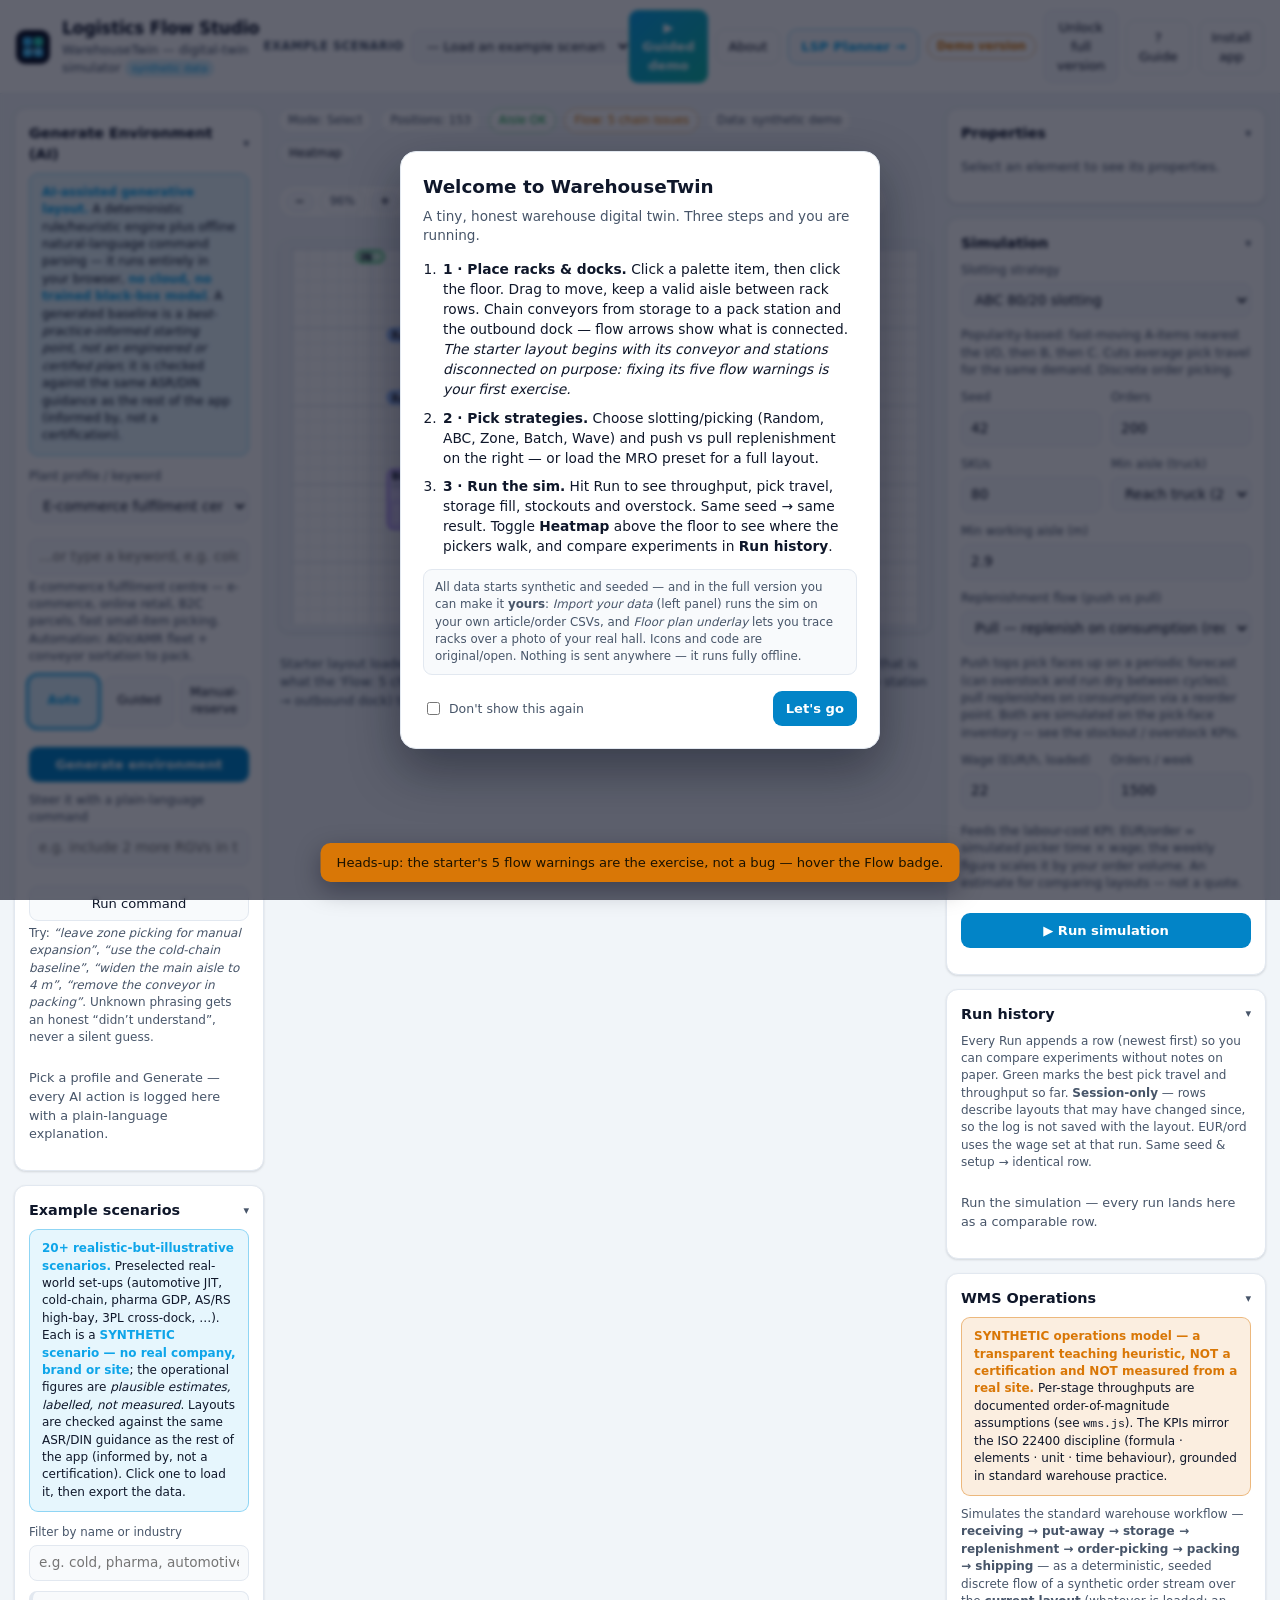
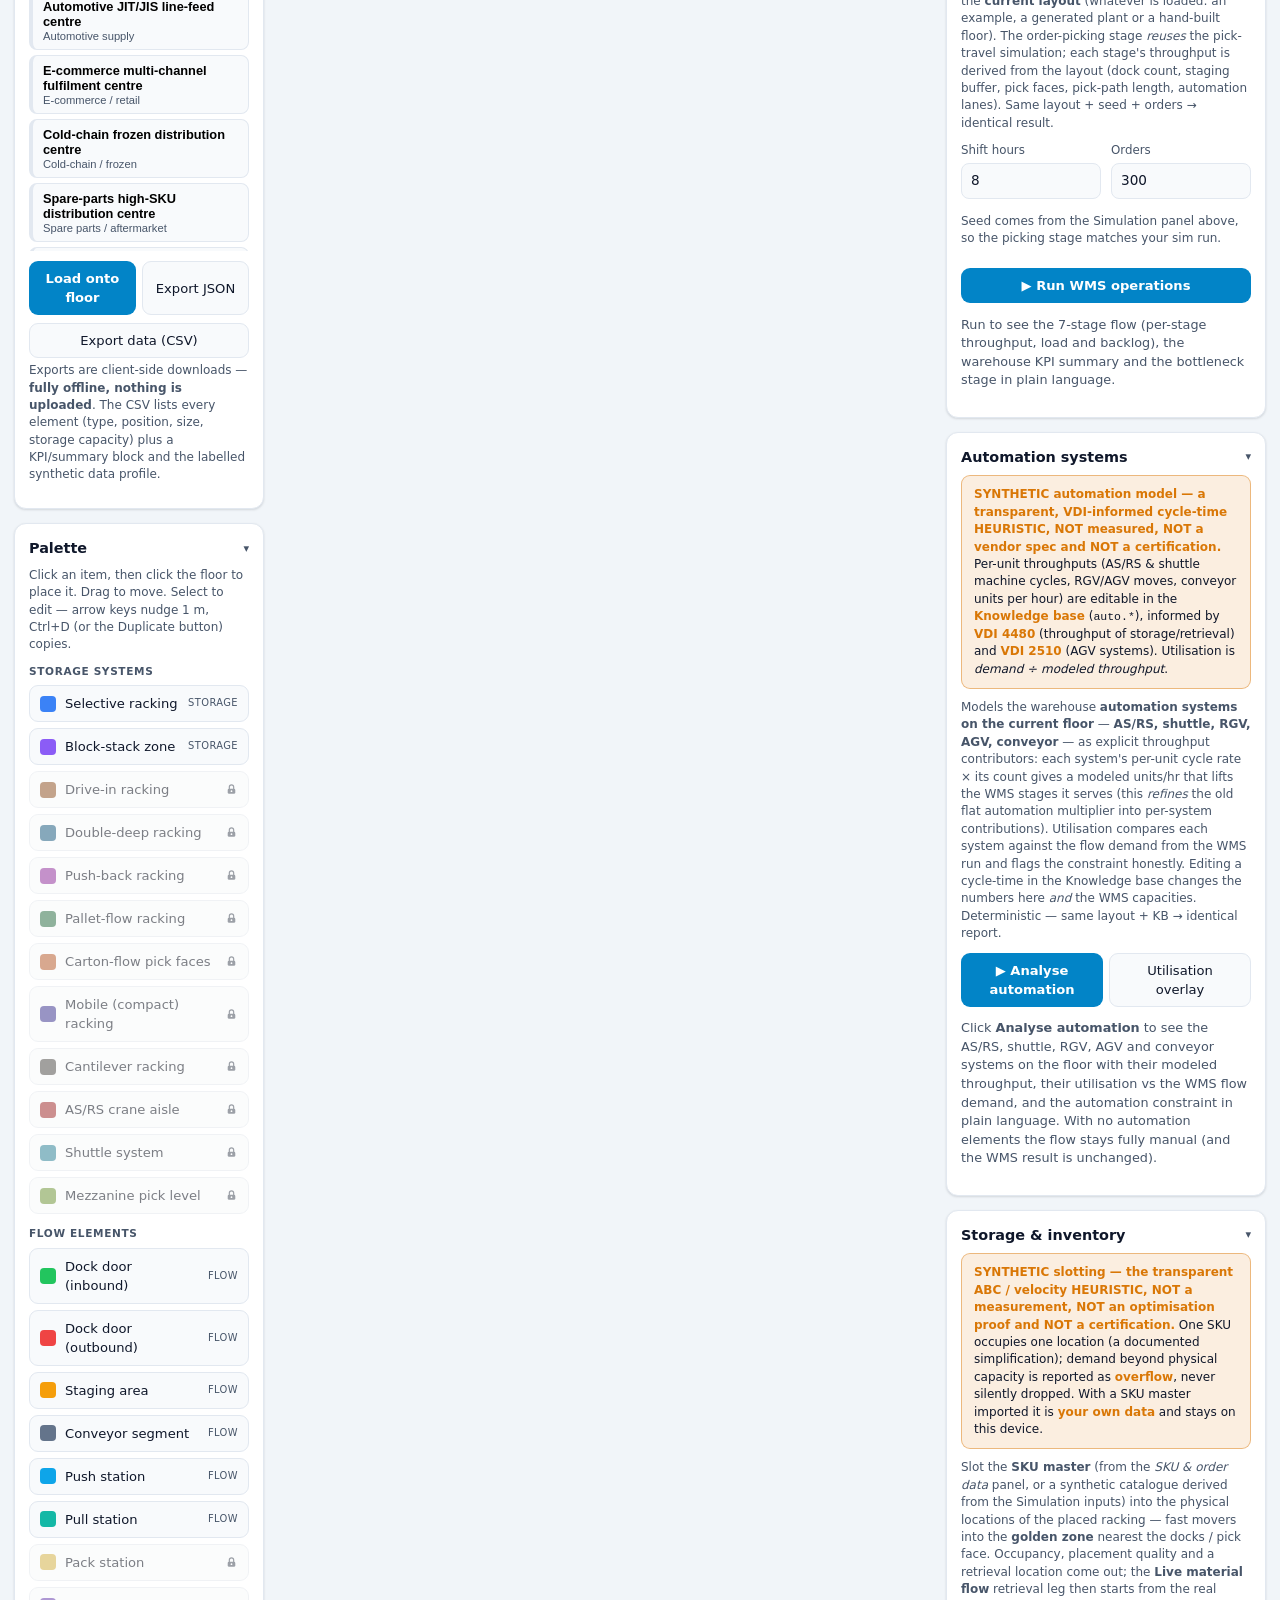
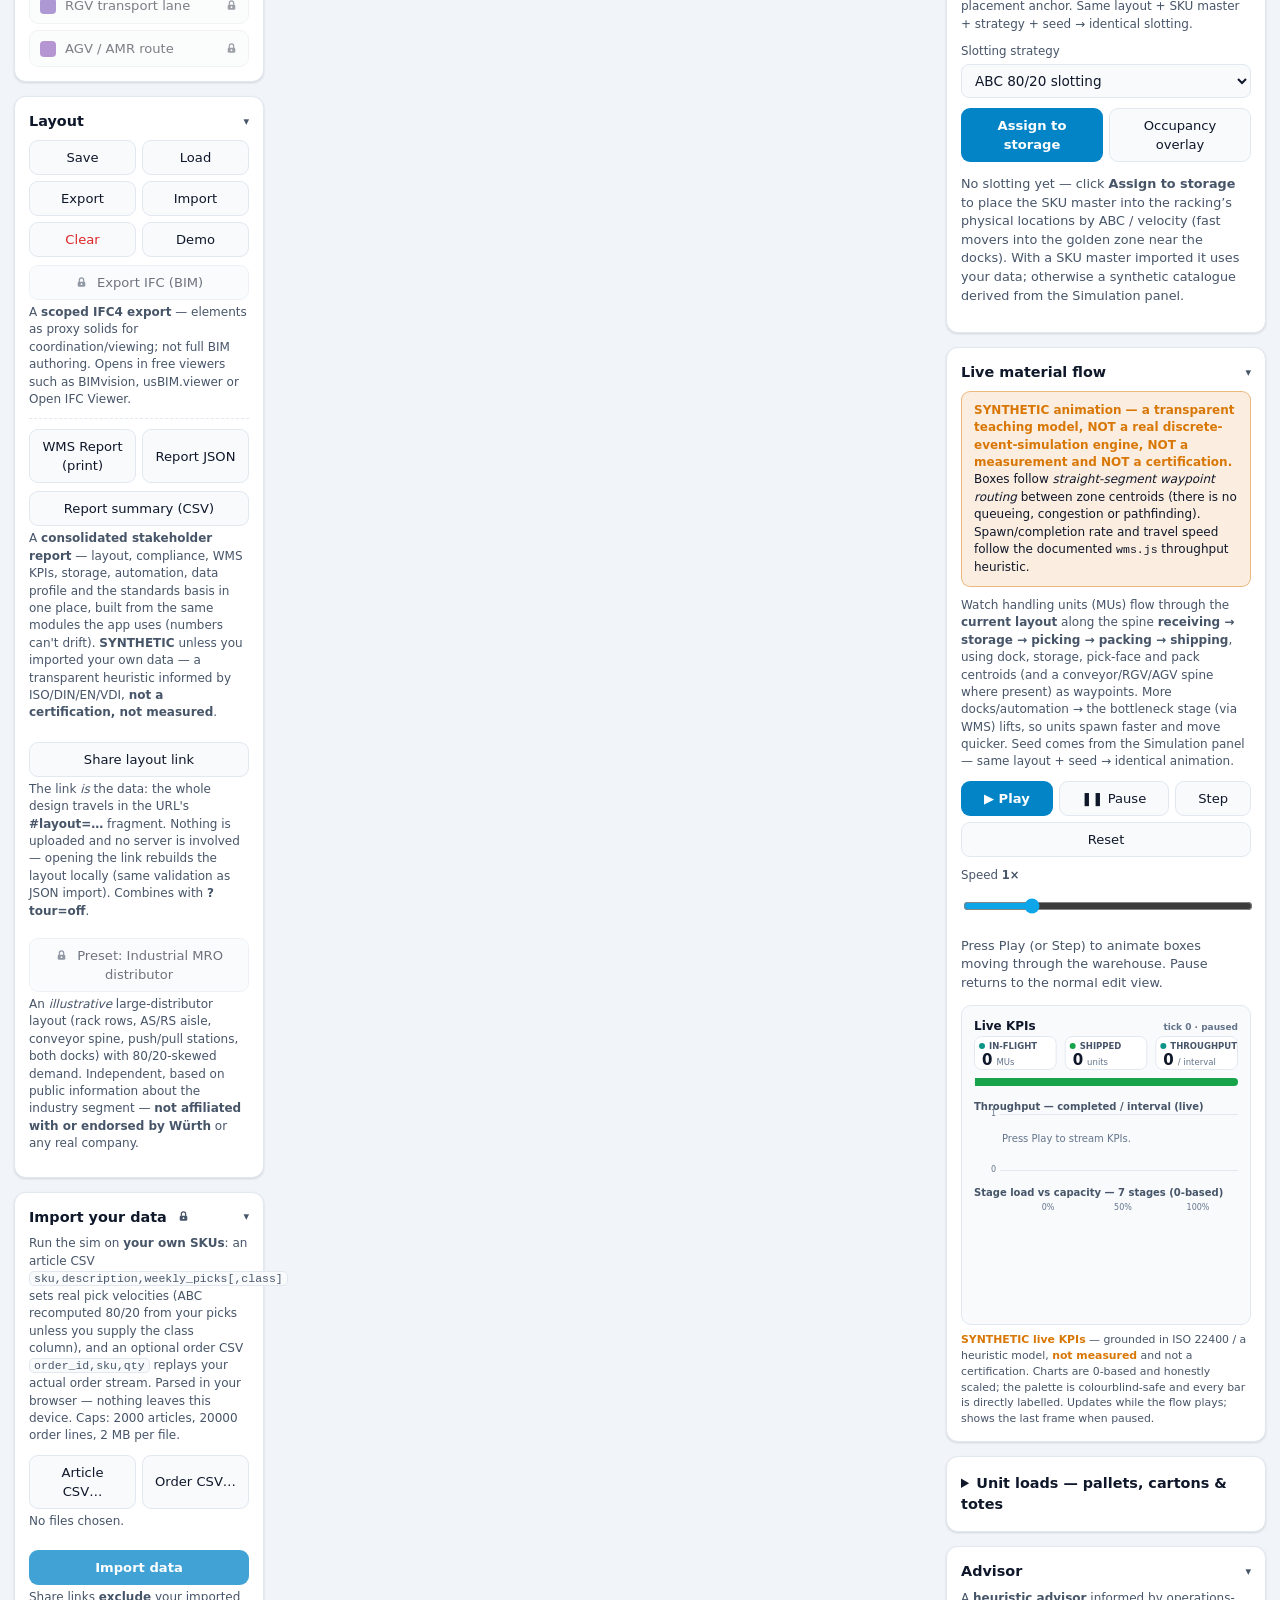
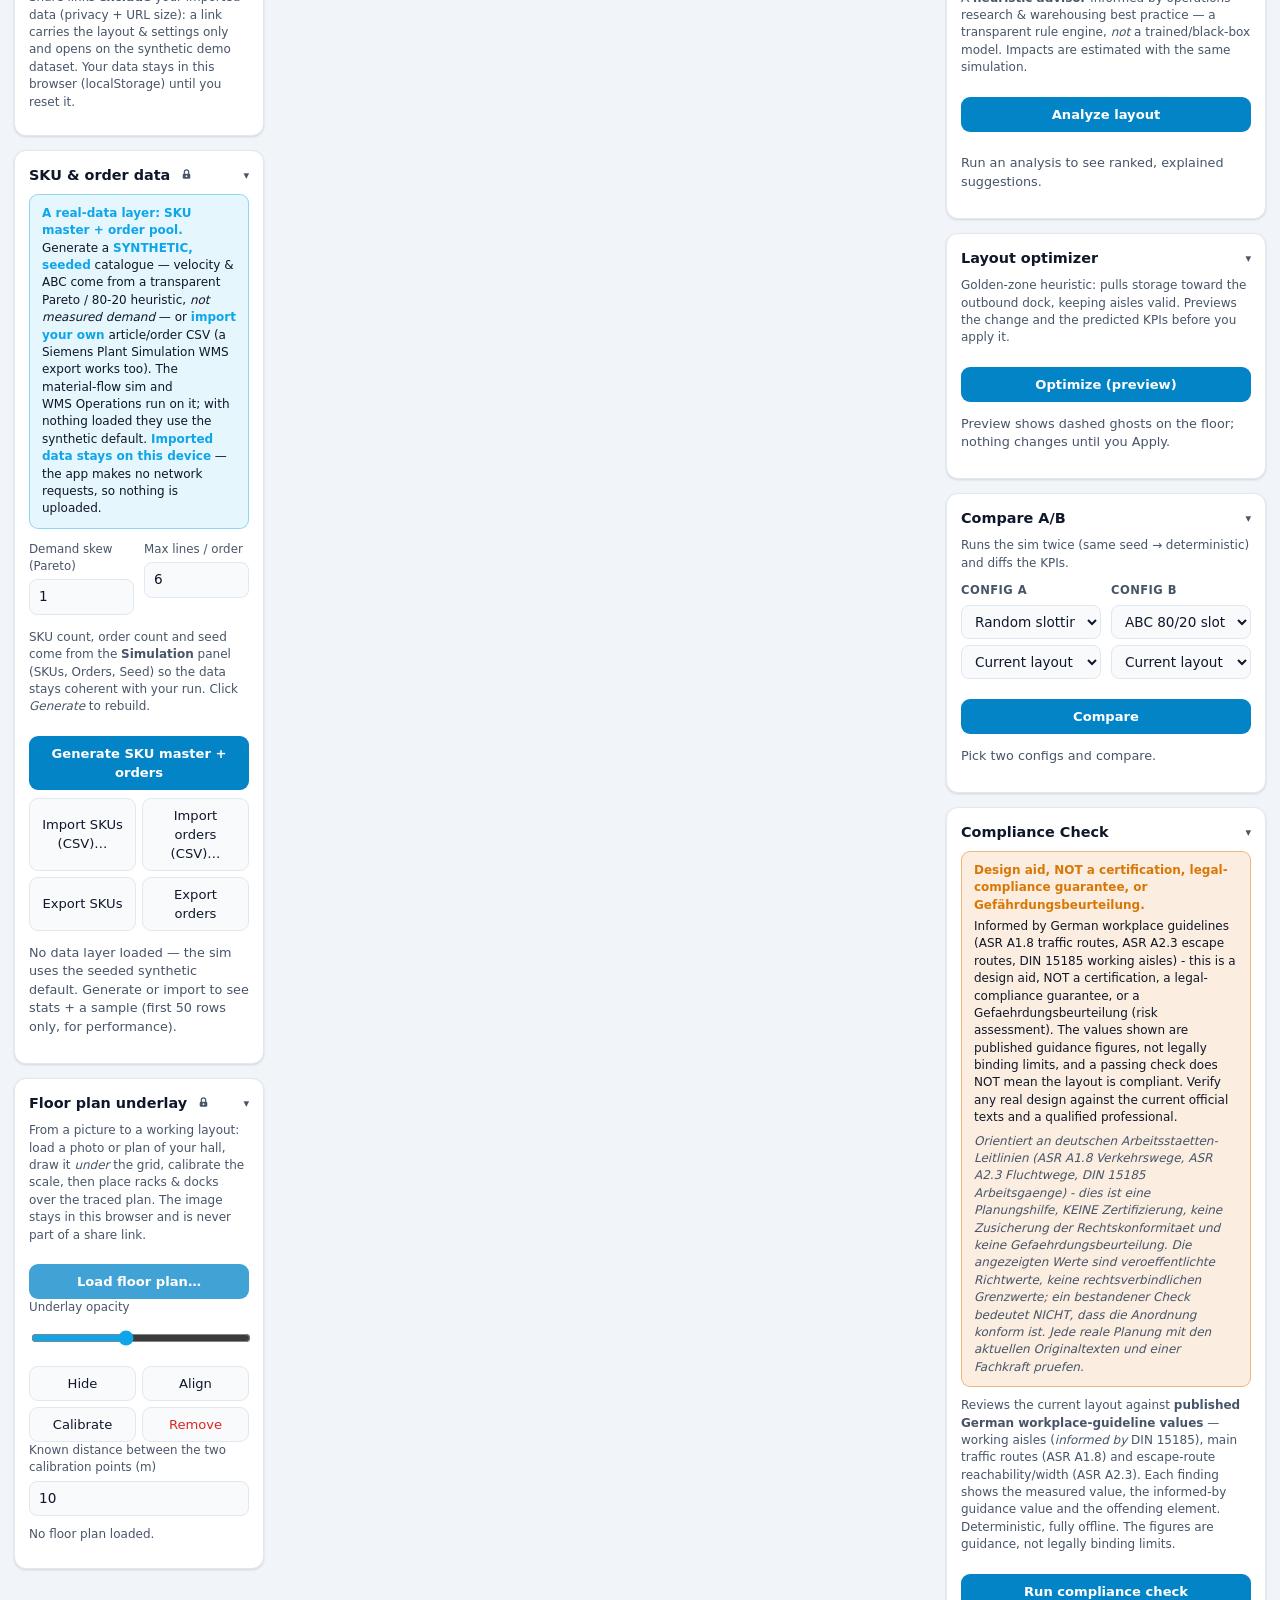
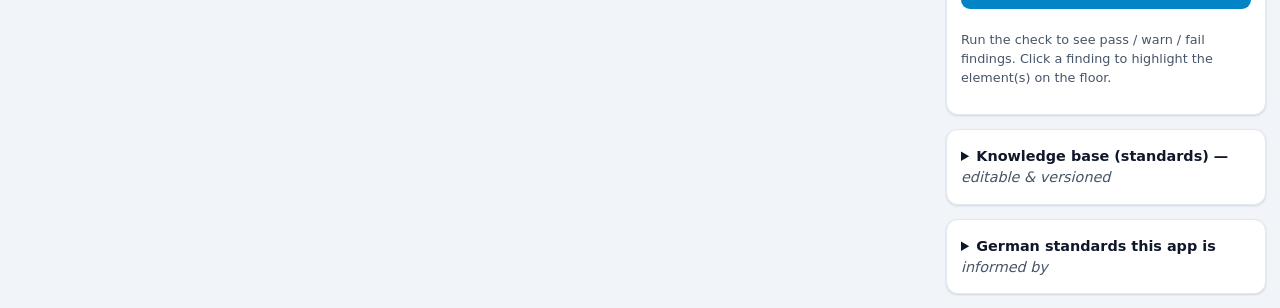
==== index.html @ 65ec73cd "v1.0: collapsible side-panel cards + verify_ui harness Make every side-panel card whose header is an" ====
<!DOCTYPE html>
<html lang="en">
<head>
  <meta charset="utf-8" />
  <meta name="viewport" content="width=device-width, initial-scale=1, viewport-fit=cover" />
  <title>Logistics Flow Studio — WarehouseTwin</title>
  <meta name="description" content="A game-like, intuitive warehouse digital-twin simulator. Offline, installable PWA. Synthetic data, original assets." />
  <meta name="theme-color" content="#0f172a" media="(prefers-color-scheme: dark)" />
  <meta name="theme-color" content="#f1f5f9" media="(prefers-color-scheme: light)" />
  <link rel="manifest" href="manifest.webmanifest" />
  <link rel="icon" type="image/svg+xml" href="icons/icon.svg" />
  <link rel="icon" type="image/png" sizes="32x32" href="icons/favicon-32.png" />
  <link rel="apple-touch-icon" href="icons/icon-192.png" />
  <link rel="stylesheet" href="styles.css" />
</head>
<body>
  <!-- ================= HEADER ================= -->
  <header class="topbar">
    <div class="brand">
      <!-- Inline, original SVG mark (matches icons/icon.svg) -->
      <svg class="brand-mark" viewBox="0 0 512 512" width="34" height="34" aria-hidden="true">
        <rect x="0" y="0" width="512" height="512" rx="92" fill="#0f172a"/>
        <rect x="104" y="104" width="140" height="140" rx="26" fill="#38bdf8"/>
        <rect x="268" y="104" width="140" height="140" rx="26" fill="#2dd4bf"/>
        <rect x="104" y="268" width="140" height="140" rx="26" fill="#38bdf8"/>
        <rect x="268" y="268" width="140" height="140" rx="26" fill="#38bdf8"/>
        <path d="M150 338 C 210 300, 300 300, 356 340" fill="none" stroke="#f8fafc" stroke-width="16" stroke-linecap="round" opacity="0.85"/>
        <path d="M356 340 l -30 -6 m 30 6 l -8 -30" fill="none" stroke="#f8fafc" stroke-width="16" stroke-linecap="round" stroke-linejoin="round" opacity="0.85"/>
      </svg>
      <div class="brand-text">
        <h1>Logistics Flow Studio</h1>
        <p>WarehouseTwin — digital-twin simulator <span class="tag">synthetic data</span></p>
      </div>
    </div>
    <!-- Top quick-pick: load any of the 22 SYNTHETIC example scenarios onto
         the floor straight from the header. Populated from
         WT.examples.library at init (app.js buildExampleQuickPick) so it
         stays in sync; loading reuses the same path as the side-panel
         "Load onto floor" button (selectExample + loadExample). -->
    <div class="topbar-examples">
      <label for="exampleQuickPick" class="topbar-examples-label">Example scenario</label>
      <select id="exampleQuickPick" class="topbar-select"
              title="Load one of the built-in synthetic example scenarios onto the floor (populated from the Example scenarios library; no real company/brand)">
        <option value="" selected>— Load an example scenario —</option>
      </select>
    </div>
    <div class="topbar-actions">
      <!-- P8: one-click guided demo — runs the whole stack end-to-end by
           calling the SAME functions the manual controls call (load a
           synthetic scenario → run WMS ops → play the flow → surface the
           live KPIs → offer the report). Interruptible; see app.js. -->
      <button id="guidedDemoBtn" class="btn accent" type="button" title="Run a one-click guided tour of the whole app end-to-end on a synthetic example scenario (interruptible)">▶ Guided demo</button>
      <!-- P8: concise, honest "About / why this" panel -->
      <button id="aboutBtn" class="btn ghost" type="button" title="What WarehouseTwin is, what it does, and how it stays honest (offline, synthetic-unless-imported, not a certification)">About</button>
      <!-- P5: the network-level companion app (lsp/) -->
      <a class="btn app-link" href="lsp/index.html" title="Open LSP Planner — the logistics-network planning game (levels, scoring, A/B compare)">LSP Planner &rarr;</a>
      <!-- P4 tier gate: an honest showcase switch (tiers.js), NOT DRM.
           A real deployment would verify a license/purchase instead. -->
      <span id="tierBadge" class="badge tier-badge">Demo version</span>
      <button id="tierBtn" class="btn" type="button" title="Showcase switch — a real deployment would run a license/purchase check here">Unlock full version</button>
      <button id="helpBtn" class="btn ghost" type="button" title="Show the quick guide">? Guide</button>
      <button id="installBtn" class="btn primary" type="button" hidden title="Install as an offline app">Install app</button>
    </div>
  </header>

  <!-- ================= MAIN LAYOUT ================= -->
  <main class="layout">
    <!-- LEFT: palette + layout actions -->
    <aside class="col left">
      <!-- AI Environment Generator: build a whole valid layout from a plant
           profile, then steer it with plain-language commands. Honest by
           design - a deterministic rule/heuristic engine + offline NL
           parsing, no cloud and no trained model (see the header note and
           generate.js / nlcommands.js). -->
      <section class="card" id="genCard">
        <h2 class="card-title">Generate Environment (AI)</h2>
        <div id="genHonesty" class="gen-honesty">
          <strong>AI-assisted generative layout.</strong> A deterministic rule/heuristic engine plus offline
          natural-language command parsing — it runs entirely in your browser, <strong>no cloud, no trained
          black-box model</strong>. A generated baseline is a <em>best-practice-informed starting point, not an
          engineered or certified plan</em>; it is checked against the same ASR/DIN guidance as the rest of the app
          (informed by, not a certification).
        </div>
        <div class="field">
          <label for="genProfileSelect">Plant profile / keyword</label>
          <select id="genProfileSelect"></select>
        </div>
        <input id="genKeywordInput" class="gen-keyword" type="text"
               placeholder="…or type a keyword, e.g. cold chain, automotive, spare parts, e-commerce" />
        <p class="hint" id="genProfileDesc"></p>
        <div class="gen-modes" role="group" aria-label="Generation mode">
          <button id="genModeAuto" class="btn gen-mode active" type="button" aria-pressed="true"
                  title="AI builds the whole environment">Auto</button>
          <button id="genModeGuided" class="btn gen-mode" type="button" aria-pressed="false"
                  title="Build a baseline, then refine it with typed commands">Guided</button>
          <button id="genModeReserve" class="btn gen-mode" type="button" aria-pressed="false"
                  title="Build, but leave the picking sector empty and reserved for you to expand">Manual-reserve</button>
        </div>
        <button id="genBtn" class="btn primary wide" type="button">Generate environment</button>
        <div class="field" style="margin-top:10px">
          <label for="genCmdInput">Steer it with a plain-language command</label>
          <input id="genCmdInput" type="text"
                 placeholder="e.g. include 2 more RGVs in the picking sector" />
        </div>
        <button id="genCmdBtn" class="btn wide" type="button">Run command</button>
        <p class="hint">Try: <em>“leave zone picking for manual expansion”</em>, <em>“use the cold-chain baseline”</em>,
          <em>“widen the main aisle to 4 m”</em>, <em>“remove the conveyor in packing”</em>. Unknown phrasing gets an
          honest “didn’t understand”, never a silent guess.</p>
        <div id="genLog" class="gen-log"><p class="empty">Pick a profile and Generate — every AI action is logged here with a plain-language explanation.</p></div>
      </section>

      <!-- Example scenarios: 20+ preselected, realistic-but-illustrative
           set-ups spanning real industries. Click one to load it onto the
           floor; export it as JSON + CSV. Honest by design — every
           scenario is SYNTHETIC (no real company/brand) and its data is a
           labelled plausible estimate, not measured (see examples.js). -->
      <section class="card" id="examplesCard">
        <h2 class="card-title">Example scenarios</h2>
        <div class="gen-honesty">
          <strong>20+ realistic-but-illustrative scenarios.</strong> Preselected real-world set-ups
          (automotive JIT, cold-chain, pharma GDP, AS/RS high-bay, 3PL cross-dock, …). Each is a
          <strong>SYNTHETIC scenario — no real company, brand or site</strong>; the operational figures are
          <em>plausible estimates, labelled, not measured</em>. Layouts are checked against the same ASR/DIN
          guidance as the rest of the app (informed by, not a certification). Click one to load it, then export the data.
        </div>
        <div class="field">
          <label for="exampleSearch">Filter by name or industry</label>
          <input id="exampleSearch" type="text" placeholder="e.g. cold, pharma, automotive, e-commerce" />
        </div>
        <div id="exampleList" class="example-list" role="listbox" aria-label="Example scenarios"></div>
        <div id="exampleDetail" class="example-detail" hidden></div>
        <div class="btn-grid" style="margin-top:10px">
          <button id="exampleLoadBtn" class="btn primary" type="button" disabled title="Load the selected example onto the floor">Load onto floor</button>
          <button id="exampleExportJsonBtn" class="btn" type="button" disabled title="Download the selected example as a wt-1 layout JSON (offline, nothing uploaded)">Export JSON</button>
        </div>
        <button id="exampleExportCsvBtn" class="btn wide" type="button" style="margin-top:8px" disabled title="Download the selected example as an Excel-openable CSV (elements + KPIs + the synthetic data profile)">Export data (CSV)</button>
        <p class="hint">Exports are client-side downloads — <strong>fully offline, nothing is uploaded</strong>. The CSV lists every element (type, position, size, storage capacity) plus a KPI/summary block and the labelled synthetic data profile.</p>
      </section>

      <section class="card">
        <h2 class="card-title">Palette</h2>
        <p class="hint">Click an item, then click the floor to place it. Drag to move. Select to edit — arrow keys nudge 1 m, Ctrl+D (or the Duplicate button) copies.</p>
        <div id="palette" class="palette"><!-- filled by app.js --></div>
      </section>

      <section class="card">
        <h2 class="card-title">Layout</h2>
        <div class="btn-grid">
          <button id="saveBtn" class="btn" type="button" title="Save to this browser">Save</button>
          <button id="loadBtn" class="btn" type="button" title="Load the saved layout">Load</button>
          <button id="exportBtn" class="btn" type="button" title="Download the layout as JSON">Export</button>
          <button id="importBtn" class="btn" type="button" title="Load a layout from a JSON file">Import</button>
          <button id="clearBtn" class="btn danger" type="button" title="Remove all elements">Clear</button>
          <button id="demoBtn" class="btn" type="button" title="Load the starter demo layout">Demo</button>
        </div>
        <!-- W4: IFC export bridge (full tier; the demo shows the padlock).
             Generated locally by ifc.js - no library, no network. -->
        <button id="ifcBtn" class="btn wide" type="button" style="margin-top:8px" title="Download this layout as an IFC4 (STEP) file — the BIM exchange format every German planning office reads. Generated locally, nothing is uploaded.">Export IFC (BIM)</button>
        <p class="hint">A <strong>scoped IFC4 export</strong> — elements as proxy solids for coordination/viewing; not full BIM authoring. Opens in free viewers such as BIMvision, usBIM.viewer or Open&nbsp;IFC&nbsp;Viewer.</p>
        <!-- P7: consolidated WMS Report — one printable/exportable summary that
             AGGREGATES every layer (layout, compliance, WMS ops, storage,
             automation, data profile, standards basis). Built locally by
             report.js; cross-consistent with the source modules. -->
        <div class="report-group" style="margin-top:10px">
          <div class="btn-grid">
            <button id="reportOpenBtn" class="btn" type="button" title="Build a consolidated WMS Report for the current model and open a self-contained, printable page — use your browser's Print → Save as PDF. Offline, nothing is uploaded.">WMS Report (print)</button>
            <button id="reportJsonBtn" class="btn" type="button" title="Download the full consolidated report as deterministic JSON for archiving / round-trip. Offline, nothing is uploaded.">Report JSON</button>
          </div>
          <button id="reportCsvBtn" class="btn wide" type="button" style="margin-top:8px" title="Download a flat metric/value CSV roll-up of the report's section KPIs (Excel-openable). Offline, nothing is uploaded.">Report summary (CSV)</button>
          <p class="hint">A <strong>consolidated stakeholder report</strong> — layout, compliance, WMS KPIs, storage, automation, data profile and the standards basis in one place, built from the same modules the app uses (numbers can't drift). <strong>SYNTHETIC</strong> unless you imported your own data — a transparent heuristic informed by ISO/DIN/EN/VDI, <strong>not a certification, not measured</strong>.</p>
        </div>
        <button id="shareBtn" class="btn wide" type="button" title="Copy a link that carries this whole layout inside its #layout= URL fragment — offline, nothing is uploaded, no server involved">Share layout link</button>
        <p class="hint">The link <em>is</em> the data: the whole design travels in the URL's <strong>#layout=…</strong> fragment. Nothing is uploaded and no server is involved — opening the link rebuilds the layout locally (same validation as JSON import). Combines with <strong>?tour=off</strong>.</p>
        <button id="presetBtn" class="btn wide" type="button" style="margin-top:8px">Preset: Industrial MRO distributor</button>
        <p class="hint">An <em>illustrative</em> large-distributor layout (rack rows, AS/RS aisle, conveyor spine, push/pull stations, both docks) with 80/20-skewed demand. Independent, based on public information about the industry segment — <strong>not affiliated with or endorsed by Würth</strong> or any real company.</p>
        <input id="importInput" type="file" accept="application/json,.json" hidden />
      </section>

      <!-- W3: bring your own data (CSV import). Full-tier feature: the
           demo shows it locked with the padlock + unlock hint (never
           hidden). Parsing runs in the browser via FileReader - the
           app makes zero network requests, so nothing CAN be uploaded. -->
      <section class="card" id="dataCard">
        <h2 class="card-title">Import your data <span id="dataLock"></span></h2>
        <p class="hint">Run the sim on <strong>your own SKUs</strong>: an article CSV
          <code>sku,description,weekly_picks[,class]</code> sets real pick velocities
          (ABC recomputed 80/20 from your picks unless you supply the class column), and an optional
          order CSV <code>order_id,sku,qty</code> replays your actual order stream.
          Parsed in your browser — nothing leaves this device. Caps: 2000 articles, 20000 order lines, 2&nbsp;MB per file.</p>
        <div class="btn-grid">
          <button id="artCsvBtn" class="btn" type="button" title="Pick the article CSV (sku,description,weekly_picks[,class])">Article CSV…</button>
          <button id="ordCsvBtn" class="btn" type="button" title="Optional: pick the order CSV (order_id,sku,qty)">Order CSV…</button>
        </div>
        <p class="hint" id="dataFiles">No files chosen.</p>
        <button id="dataImportBtn" class="btn primary wide" type="button">Import data</button>
        <button id="dataResetBtn" class="btn wide" type="button" hidden>Reset to demo data</button>
        <div id="dataErrOut" class="data-errors" hidden></div>
        <p class="hint">Share links <strong>exclude</strong> your imported data (privacy + URL size): a link
          carries the layout &amp; settings only and opens on the synthetic demo dataset. Your data stays in
          this browser (localStorage) until you reset it.</p>
        <input id="artCsvInput" type="file" accept=".csv,text/csv" hidden />
        <input id="ordCsvInput" type="file" accept=".csv,text/csv" hidden />
      </section>

      <!-- Real-data layer (direction A): a first-class SKU MASTER + ORDER
           POOL that the material-flow sim and the WMS ops layer consume.
           Generate a seeded SYNTHETIC catalogue, or import your own / a
           Siemens-exported CSV, and export both. Generated data is
           synthetic + labelled; imported data is yours and stays on this
           device. Pure model in wmsdata.js (WT.wmsdata); with nothing
           loaded the sim uses the synthetic default, exactly as before. -->
      <section class="card" id="wmsDataCard">
        <h2 class="card-title">SKU &amp; order data <span id="wmsDataLock"></span></h2>
        <div class="gen-honesty">
          <strong>A real-data layer: SKU master + order pool.</strong> Generate a
          <strong>SYNTHETIC, seeded</strong> catalogue — velocity &amp; ABC come from a transparent
          Pareto&nbsp;/&nbsp;80-20 heuristic, <em>not measured demand</em> — or <strong>import your own</strong>
          article/order CSV (a Siemens Plant Simulation WMS export works too). The material-flow sim and
          WMS&nbsp;Operations run on it; with nothing loaded they use the synthetic default. <strong>Imported
          data stays on this device</strong> — the app makes no network requests, so nothing is uploaded.
        </div>
        <div class="field-row">
          <div class="field">
            <label for="wmsDataSkew">Demand skew (Pareto)</label>
            <input id="wmsDataSkew" type="number" value="1.0" min="0.4" max="2" step="0.1"
                   title="Zipf exponent for the velocity curve. Higher = a sharper 80/20 (A-class carries even more of the demand)." />
          </div>
          <div class="field">
            <label for="wmsDataMaxLines">Max lines / order</label>
            <input id="wmsDataMaxLines" type="number" value="6" min="1" max="32" step="1"
                   title="Each generated order has 1..this many lines (SKUs picked weighted by velocity, mirroring Siemens generateOrders)." />
          </div>
        </div>
        <p class="hint">SKU count, order count and seed come from the <strong>Simulation</strong> panel (SKUs,
          Orders, Seed) so the data stays coherent with your run. Click <em>Generate</em> to rebuild.</p>
        <button id="wmsDataGenBtn" class="btn primary wide" type="button"
                title="Build a seeded synthetic SKU master + order pool from the current SKUs / Orders / Seed / skew">Generate SKU master + orders</button>
        <div class="btn-grid" style="margin-top:8px">
          <button id="wmsImportSkuBtn" class="btn" type="button"
                  title="Import a SKU master CSV (sku,description,abc_class,velocity,weight_kg,storage_type — tolerant of aliases like article / frequency). Full version.">Import SKUs (CSV)…</button>
          <button id="wmsImportOrdBtn" class="btn" type="button"
                  title="Import an order CSV (order_id,sku,qty). Every SKU must exist in the loaded master. Full version.">Import orders (CSV)…</button>
        </div>
        <div class="btn-grid" style="margin-top:6px">
          <button id="wmsExportSkuBtn" class="btn" type="button" title="Download the loaded SKU master as an Excel-openable CSV (offline, nothing uploaded)">Export SKUs</button>
          <button id="wmsExportOrdBtn" class="btn" type="button" title="Download the loaded order pool as an Excel-openable CSV (offline, nothing uploaded)">Export orders</button>
        </div>
        <button id="wmsDataResetBtn" class="btn wide" type="button" style="margin-top:6px" hidden>Reset to synthetic demo</button>
        <div id="wmsDataErr" class="data-errors" hidden></div>
        <div id="wmsDataStats" class="wmsdata-stats"><p class="empty">No data layer loaded — the sim uses the seeded synthetic default. Generate or import to see stats + a sample (first 50 rows only, for performance).</p></div>
        <input id="wmsSkuCsvInput" type="file" accept=".csv,text/csv" hidden />
        <input id="wmsOrdCsvInput" type="file" accept=".csv,text/csv" hidden />
      </section>

      <!-- W3: floor-plan image underlay - trace a real hall. Full-tier
           feature, locked-but-visible in the demo. The image becomes a
           local dataURL via FileReader (offline, no canvas taint). -->
      <section class="card" id="underlayCard">
        <h2 class="card-title">Floor plan underlay <span id="underlayLock"></span></h2>
        <p class="hint">From a picture to a working layout: load a photo or plan of your hall, draw it
          <em>under</em> the grid, calibrate the scale, then place racks &amp; docks over the traced plan.
          The image stays in this browser and is never part of a share link.</p>
        <button id="underlayLoadBtn" class="btn primary wide" type="button">Load floor plan…</button>
        <div class="field">
          <label for="underlayOpacity">Underlay opacity</label>
          <input id="underlayOpacity" type="range" min="5" max="100" value="45" />
        </div>
        <div class="btn-grid">
          <button id="underlayToggleBtn" class="btn" type="button" aria-pressed="true" title="Show or hide the underlay without removing it">Hide</button>
          <button id="underlayMoveBtn" class="btn" type="button" aria-pressed="false" title="While active, dragging the canvas moves the image instead of elements">Align</button>
          <button id="underlayCalibBtn" class="btn" type="button" title="Click two points on the image that are a known real distance apart, then the distance below is applied">Calibrate</button>
          <button id="underlayRemoveBtn" class="btn danger" type="button">Remove</button>
        </div>
        <div class="field">
          <label for="underlayDist">Known distance between the two calibration points (m)</label>
          <input id="underlayDist" type="number" value="10" min="0.1" step="0.1" />
        </div>
        <p class="hint" id="underlayHint">No floor plan loaded.</p>
        <input id="underlayInput" type="file" accept="image/*" hidden />
      </section>
    </aside>

    <!-- CENTER: canvas -->
    <section class="col center">
      <div class="canvas-toolbar">
        <span id="modeBadge" class="badge">Mode: Select</span>
        <span id="capBadge" class="badge muted">Positions: 0</span>
        <span id="aisleBadge" class="badge ok">Aisle OK</span>
        <span id="chainBadge" class="badge muted">Flow: manual</span>
        <span id="dataBadge" class="badge muted" title="Which dataset the simulation runs on: the seeded synthetic demo catalogue, or your own imported CSVs (Import your data, left panel)">Data: synthetic demo</span>
        <button id="heatBtn" class="btn small" type="button" aria-pressed="false" title="Shade the floor by metres walked in the last run's pick tours. Goods-to-person picks (AS/RS, shuttle) add no walking, so they leave no trace.">Heatmap</button>
      </div>
      <div class="canvas-toolbar view-toolbar">
        <div class="zoom-group" role="group" aria-label="Zoom and pan the warehouse view">
          <button id="zoomOutBtn" class="btn small icon" type="button" title="Zoom out (- key, or mouse wheel)" aria-label="Zoom out">&minus;</button>
          <span id="zoomBadge" class="badge muted" title="Current zoom level">100%</span>
          <button id="zoomInBtn" class="btn small icon" type="button" title="Zoom in (+ key, or mouse wheel)" aria-label="Zoom in">+</button>
          <button id="zoomFitBtn" class="btn small" type="button" title="Fit the whole warehouse to the view (0 key)">Fit</button>
          <button id="zoom100Btn" class="btn small" type="button" title="Reset to 100% (1:1)">100%</button>
          <button id="panBtn" class="btn small" type="button" aria-pressed="false" title="Pan / hand mode: drag to move the view. Also works with middle-mouse drag, or hold Space and drag. Arrow keys pan when nothing is selected.">Pan</button>
          <button id="isoBtn" class="btn small" type="button" aria-pressed="false" title="2.5D isometric view: an ILLUSTRATIVE 'plant-sim' style presentation where every element is drawn with height as an extruded iso block. Presentation/animation only — heights are illustrative defaults, editing is disabled. Composes with zoom, pan and Fit. Switch back for the accurate, editable top-down view.">2.5D view</button>
        </div>
        <div class="floor-group" role="group" aria-label="Warehouse size in metres">
          <label for="floorWInput">Floor</label>
          <input id="floorWInput" class="floor-num" type="number" min="8" max="120" step="1" value="40" title="Warehouse width in metres (max 120)" aria-label="Warehouse width in metres" />
          <span class="floor-x" aria-hidden="true">&times;</span>
          <input id="floorHInput" class="floor-num" type="number" min="8" max="80" step="1" value="24" title="Warehouse depth in metres (max 80)" aria-label="Warehouse depth in metres" />
          <span class="floor-unit">m</span>
          <button id="floorApplyBtn" class="btn small" type="button" title="Resize the warehouse (up to 120 x 80 m). Existing elements are kept in bounds; anything that no longer fits is removed.">Resize</button>
        </div>
      </div>
      <div class="canvas-wrap" id="canvasWrap">
        <canvas id="floor" aria-label="Warehouse floor plan editor"></canvas>
      </div>
      <p id="statusLine" class="status-line">Ready. Place racks &amp; docks, pick a strategy, then run the simulation.</p>
    </section>

    <!-- RIGHT: properties + simulation -->
    <aside class="col right">
      <section class="card" id="propCard">
        <h2 class="card-title">Properties</h2>
        <div id="propPanel" class="prop-panel">
          <p class="empty">Select an element to see its properties.</p>
        </div>
      </section>

      <section class="card">
        <h2 class="card-title">Simulation</h2>
        <div class="field">
          <label for="strategySelect">Slotting strategy</label>
          <select id="strategySelect"></select>
        </div>
        <p id="strategyDesc" class="hint"></p>
        <div class="field-row">
          <div class="field">
            <label for="seedInput">Seed</label>
            <input id="seedInput" type="number" value="42" min="0" step="1" />
          </div>
          <div class="field">
            <label for="ordersInput">Orders</label>
            <input id="ordersInput" type="number" value="200" min="1" step="10" />
          </div>
        </div>
        <div class="field-row">
          <div class="field">
            <label for="skuInput">SKUs</label>
            <input id="skuInput" type="number" value="80" min="1" step="10" />
          </div>
          <div class="field">
            <label for="aislePreset">Min aisle (truck)</label>
            <select id="aislePreset"></select>
          </div>
        </div>
        <div class="field">
          <label for="aisleInput">Min working aisle (m)</label>
          <input id="aisleInput" type="number" value="2.9" min="0.5" step="0.1" />
        </div>
        <div class="field">
          <label for="flowModeSelect">Replenishment flow (push vs pull)</label>
          <select id="flowModeSelect"></select>
        </div>
        <p class="hint">Push tops pick faces up on a periodic forecast (can overstock and run dry between cycles); pull replenishes on consumption via a reorder point. Both are simulated on the pick-face inventory — see the stockout / overstock KPIs.</p>
        <div class="field-row">
          <div class="field">
            <label for="wageInput">Wage (EUR/h, loaded)</label>
            <input id="wageInput" type="number" value="22" min="0" step="0.5" />
          </div>
          <div class="field">
            <label for="weeklyOrdersInput">Orders / week</label>
            <input id="weeklyOrdersInput" type="number" value="1500" min="1" step="50" />
          </div>
        </div>
        <p class="hint">Feeds the labour-cost KPI: EUR/order = simulated picker time × wage; the weekly figure scales it by your order volume. An estimate for comparing layouts — not a quote.</p>
        <button id="runBtn" class="btn primary wide" type="button">▶ Run simulation</button>
        <div id="kpi" class="kpi"><!-- filled after a run --></div>
      </section>

      <!-- Round 2: run history (session-only experiment log) -->
      <section class="card">
        <h2 class="card-title">Run history</h2>
        <p class="hint">Every Run appends a row (newest first) so you can compare experiments without notes on paper. Green marks the best pick travel and throughput so far. <strong>Session-only</strong> — rows describe layouts that may have changed since, so the log is not saved with the layout. EUR/ord uses the wage set at that run. Same seed &amp; setup → identical row.</p>
        <div id="histWrap" class="hist-wrap"><p class="empty">Run the simulation — every run lands here as a comparable row.</p></div>
        <button id="histClearBtn" class="btn wide" type="button" hidden>Clear history</button>
      </section>

      <!-- P2: WMS Operations — the standard warehouse workflow simulated
           as a deterministic seeded flow over the CURRENT layout. Pure
           logic lives in wms.js; the order-picking stage reuses the sim. -->
      <section class="card" id="wmsCard">
        <h2 class="card-title">WMS Operations</h2>
        <div class="wms-disclaimer">
          <strong>SYNTHETIC operations model — a transparent teaching heuristic, NOT a certification and NOT measured from a real site.</strong>
          Per-stage throughputs are documented order-of-magnitude assumptions (see <code>wms.js</code>). The KPIs mirror the ISO 22400 discipline (formula · elements · unit · time behaviour), grounded in standard warehouse practice.
        </div>
        <p class="hint">Simulates the standard warehouse workflow — <strong>receiving → put-away → storage → replenishment → order-picking → packing → shipping</strong> — as a deterministic, seeded discrete flow of a synthetic order stream over the <strong>current layout</strong> (whatever is loaded: an example, a generated plant or a hand-built floor). The order-picking stage <em>reuses</em> the pick-travel simulation; each stage's throughput is derived from the layout (dock count, staging buffer, pick faces, pick-path length, automation lanes). Same layout + seed + orders → identical result.</p>
        <div class="field-row">
          <div class="field">
            <label for="wmsHoursInput">Shift hours</label>
            <input id="wmsHoursInput" type="number" value="8" min="1" step="1" />
          </div>
          <div class="field">
            <label for="wmsOrdersInput">Orders</label>
            <input id="wmsOrdersInput" type="number" value="300" min="1" step="10" />
          </div>
        </div>
        <p class="hint">Seed comes from the Simulation panel above, so the picking stage matches your sim run.</p>
        <button id="wmsBtn" class="btn primary wide" type="button">▶ Run WMS operations</button>
        <div id="wmsOut" class="wms-out"><p class="empty">Run to see the 7-stage flow (per-stage throughput, load and backlog), the warehouse KPI summary and the bottleneck stage in plain language.</p></div>
      </section>

      <!-- P6: Automation systems — model the AS/RS, shuttle, RGV, AGV and
           conveyor systems on the floor as EXPLICIT throughput contributors
           with editable cycle-time params (KB auto.*) and utilisation vs the
           flow demand, instead of one flat multiplier. Pure model lives in
           automation.js (WT.automation); it reuses the WT.wms per-system
           throughput math (single source of truth). With no automation
           elements the WMS behaviour is byte-identical to before. -->
      <section class="card" id="autoCard">
        <h2 class="card-title">Automation systems</h2>
        <div class="wms-disclaimer">
          <strong>SYNTHETIC automation model — a transparent, VDI-informed cycle-time HEURISTIC, NOT measured, NOT a vendor spec and NOT a certification.</strong>
          Per-unit throughputs (AS/RS &amp; shuttle machine cycles, RGV/AGV moves, conveyor units per hour) are editable in the <strong>Knowledge base</strong> (<code>auto.*</code>), informed by <strong>VDI 4480</strong> (throughput of storage/retrieval) and <strong>VDI 2510</strong> (AGV systems). Utilisation is <em>demand ÷ modeled throughput</em>.
        </div>
        <p class="hint">Models the warehouse <strong>automation systems on the current floor</strong> — <strong>AS/RS, shuttle, RGV, AGV, conveyor</strong> — as explicit throughput contributors: each system's per-unit cycle rate × its count gives a modeled units/hr that lifts the WMS stages it serves (this <em>refines</em> the old flat automation multiplier into per-system contributions). Utilisation compares each system against the flow demand from the WMS run and flags the constraint honestly. Editing a cycle-time in the Knowledge base changes the numbers here <em>and</em> the WMS capacities. Deterministic — same layout + KB → identical report.</p>
        <div class="btn-grid">
          <button id="autoBtn" class="btn primary" type="button" title="Model the automation systems on the current floor against the WMS flow demand (deterministic)">▶ Analyse automation</button>
          <button id="autoOverlayBtn" class="btn" type="button" aria-pressed="false" title="Shade each automation element on the canvas by its utilisation % vs the flow demand (green &lt; 70, amber &lt; 90, red = over capacity). Drawn in the world transform — zoom/pan safe.">Utilisation overlay</button>
        </div>
        <div id="autoOut" class="wms-out"><p class="empty">Click <strong>Analyse automation</strong> to see the AS/RS, shuttle, RGV, AGV and conveyor systems on the floor with their modeled throughput, their utilisation vs the WMS flow demand, and the automation constraint in plain language. With no automation elements the flow stays fully manual (and the WMS result is unchanged).</p></div>
      </section>

      <!-- P4: Storage & inventory — connect the SKU master to PHYSICAL
           storage locations. Slot SKUs into the racking by ABC / velocity
           (fast movers into the golden zone near the docks), track
           occupancy + overflow, and expose a retrieval location the live
           material-flow leg uses. Pure model in storage.js (WT.storage);
           with nothing assigned the flow is byte-identical to before. -->
      <section class="card" id="storageCard">
        <h2 class="card-title">Storage &amp; inventory</h2>
        <div class="wms-disclaimer">
          <strong>SYNTHETIC slotting — the transparent ABC / velocity HEURISTIC, NOT a measurement, NOT an optimisation proof and NOT a certification.</strong>
          One SKU occupies one location (a documented simplification); demand beyond physical capacity is reported as <strong>overflow</strong>, never silently dropped. With a SKU master imported it is <strong>your own data</strong> and stays on this device.
        </div>
        <p class="hint">Slot the <strong>SKU master</strong> (from the <em>SKU &amp; order data</em> panel, or a synthetic catalogue derived from the Simulation inputs) into the physical locations of the placed racking — fast movers into the <strong>golden zone</strong> nearest the docks / pick face. Occupancy, placement quality and a retrieval location come out; the <strong>Live material flow</strong> retrieval leg then starts from the real placement anchor. Same layout + SKU master + strategy + seed → identical slotting.</p>
        <div class="field">
          <label for="storageStrategy">Slotting strategy</label>
          <select id="storageStrategy"></select>
        </div>
        <div class="btn-grid">
          <button id="storageAssignBtn" class="btn primary" type="button"
                  title="Slot the SKU master into the racking's physical locations by the chosen strategy (deterministic)">Assign to storage</button>
          <button id="storageOverlayBtn" class="btn" type="button" aria-pressed="false"
                  title="Shade each rack on the canvas by its fill % (green &lt; 70, amber &lt; 90, red = near full). Drawn in the world transform — zoom/pan safe.">Occupancy overlay</button>
        </div>
        <div id="storageOut" class="storage-out"><p class="empty">No slotting yet — click <strong>Assign to storage</strong> to place the SKU master into the racking’s physical locations by ABC / velocity (fast movers into the golden zone near the docks).</p></div>
      </section>

      <!-- P3: Live material flow — an animated view of boxes / handling
           units moving through the warehouse over time. Pure model lives
           in flowsim.js; the boxes are drawn on the canvas inside the same
           world transform as every other overlay (zoom/pan/Fit all apply). -->
      <section class="card" id="flowCard">
        <h2 class="card-title">Live material flow</h2>
        <div class="wms-disclaimer">
          <strong>SYNTHETIC animation — a transparent teaching model, NOT a real discrete-event-simulation engine, NOT a measurement and NOT a certification.</strong>
          Boxes follow <em>straight-segment waypoint routing</em> between zone centroids (there is no queueing, congestion or pathfinding). Spawn/completion rate and travel speed follow the documented <code>wms.js</code> throughput heuristic.
        </div>
        <p class="hint">Watch handling units (MUs) flow through the <strong>current layout</strong> along the spine <strong>receiving → storage → picking → packing → shipping</strong>, using dock, storage, pick-face and pack centroids (and a conveyor/RGV/AGV spine where present) as waypoints. More docks/automation → the bottleneck stage (via WMS) lifts, so units spawn faster and move quicker. Seed comes from the Simulation panel — same layout + seed → identical animation.</p>
        <div class="flow-controls" role="group" aria-label="Live material-flow playback">
          <button id="flowPlayBtn" class="btn primary" type="button">▶ Play</button>
          <button id="flowPauseBtn" class="btn" type="button">❚❚ Pause</button>
          <button id="flowStepBtn" class="btn" type="button">Step</button>
          <button id="flowResetBtn" class="btn" type="button">Reset</button>
        </div>
        <div class="field">
          <label for="flowSpeed">Speed <span id="flowSpeedVal" class="hint-inline">1×</span></label>
          <input id="flowSpeed" type="range" min="0.25" max="4" step="0.25" value="1" aria-label="Animation speed multiplier" />
        </div>
        <div id="flowReadout" class="flow-readout"><p class="empty">Press Play (or Step) to animate boxes moving through the warehouse. Pause returns to the normal edit view.</p></div>
        <!-- P3.1: Live KPI dashboard — a compact "plant-sim cockpit" strip
             (kpicharts.js) that updates in real time from the SAME rAF loop
             that runs the flow animation. Throughput-over-time, the 7-stage
             load-vs-capacity bars (bottleneck flagged) and an in-flight vs
             shipped readout. Screen-space, outside the world zoom/pan. -->
        <div class="flow-kpis" id="flowKpis">
          <canvas id="flowKpiCanvas" class="flow-kpi-canvas" role="img" aria-label="Live KPI dashboard: throughput over time, per-stage load vs capacity with the bottleneck flagged, and in-flight vs shipped counts. Synthetic, grounded in ISO 22400 / a heuristic model — not measured, not a certification.">Live KPI dashboard (requires a canvas-capable browser).</canvas>
          <p class="flow-kpi-cap"><strong>SYNTHETIC live KPIs</strong> — grounded in ISO 22400 / a heuristic model, <strong>not measured</strong> and not a certification. Charts are 0-based and honestly scaled; the palette is colourblind-safe and every bar is directly labelled. Updates while the flow plays; shows the last frame when paused.</p>
        </div>
      </section>

      <!-- P3: unit-load catalog (pallets, cartons, totes) -->
      <section class="card">
        <details id="catalogDetails">
          <summary class="std-summary">Unit loads — pallets, cartons &amp; totes</summary>
          <div class="field-row" style="margin-top:10px">
            <div class="field">
              <label for="palletSelect">Pallet type</label>
              <select id="palletSelect"></select>
            </div>
            <div class="field">
              <label for="boxSelect">Carton / tote</label>
              <select id="boxSelect"></select>
            </div>
          </div>
          <div id="catalogOut" class="catalog-out"><!-- filled by app.js --></div>
        </details>
      </section>

      <!-- P2: heuristic advisor -->
      <section class="card">
        <h2 class="card-title">Advisor</h2>
        <p class="hint">A <strong>heuristic advisor</strong> informed by operations-research &amp; warehousing best practice — a transparent rule engine, <em>not</em> a trained/black-box model. Impacts are estimated with the same simulation.</p>
        <button id="adviseBtn" class="btn primary wide" type="button">Analyze layout</button>
        <div id="advisorOut" class="advisor-out"><p class="empty">Run an analysis to see ranked, explained suggestions.</p></div>
      </section>

      <!-- P2: spatial-layout optimizer -->
      <section class="card">
        <h2 class="card-title">Layout optimizer</h2>
        <p class="hint">Golden-zone heuristic: pulls storage toward the outbound dock, keeping aisles valid. Previews the change and the predicted KPIs before you apply it.</p>
        <button id="optimizeBtn" class="btn primary wide" type="button">Optimize (preview)</button>
        <div id="optOut" class="opt-out"><p class="empty">Preview shows dashed ghosts on the floor; nothing changes until you Apply.</p></div>
      </section>

      <!-- P2: comparative A/B predictor -->
      <section class="card">
        <h2 class="card-title">Compare A/B</h2>
        <p class="hint">Runs the sim twice (same seed → deterministic) and diffs the KPIs.</p>
        <div class="ab-grid">
          <div class="ab-side">
            <span class="ab-title">Config A</span>
            <select id="abStratA" aria-label="Config A strategy"></select>
            <select id="abLayoutA" aria-label="Config A layout">
              <option value="current">Current layout</option>
              <option value="optimized">Optimized layout</option>
            </select>
          </div>
          <div class="ab-side">
            <span class="ab-title">Config B</span>
            <select id="abStratB" aria-label="Config B strategy"></select>
            <select id="abLayoutB" aria-label="Config B layout">
              <option value="current">Current layout</option>
              <option value="optimized">Optimized layout</option>
            </select>
          </div>
        </div>
        <button id="compareBtn" class="btn primary wide" type="button">Compare</button>
        <div id="abOut" class="ab-out"><p class="empty">Pick two configs and compare.</p></div>
      </section>

      <!-- Compliance Check: workplace-guideline-aware layout review.
           Informed by German workplace guidelines - a DESIGN AID, not a
           certification or Gefährdungsbeurteilung (see the header banner
           and every report). Pure logic lives in compliance.js. -->
      <section class="card" id="complCard">
        <h2 class="card-title">Compliance Check</h2>
        <div id="complDisclaimer" class="compl-disclaimer">
          <strong>Design aid, NOT a certification, legal-compliance guarantee, or Gefährdungsbeurteilung.</strong>
          Informed by German workplace guidelines (ASR A1.8, ASR A2.3, DIN 15185). Verify any real design with the official texts and a qualified professional.
        </div>
        <p class="hint">Reviews the current layout against <strong>published German workplace-guideline values</strong> — working aisles (<em>informed by</em> DIN 15185), main traffic routes (ASR A1.8) and escape-route reachability/width (ASR A2.3). Each finding shows the measured value, the informed-by guidance value and the offending element. Deterministic, fully offline. The figures are guidance, not legally binding limits.</p>
        <button id="complBtn" class="btn primary wide" type="button">Run compliance check</button>
        <div id="complSummary" class="compl-summary" hidden></div>
        <div id="complOut" class="compl-out"><p class="empty">Run the check to see pass / warn / fail findings. Click a finding to highlight the element(s) on the floor.</p></div>
      </section>

      <!-- P5: Editable standards knowledge base. The standards-derived
           numeric parameters + thresholds the compliance check / advisor /
           generator / capacity model reason over, collected as ONE
           editable, versioned store (knowledge.js -> WT.kb). View, edit,
           add rules, reset, and import/export the whole KB as JSON. Honest
           by design: values are informed by ISO/DIN/EN/VDI/ASR, NOT a
           certification; the user's edits are the user's responsibility. -->
      <section class="card" id="kbCard">
        <details id="kbDetails">
          <summary class="std-summary">Knowledge base (standards) — <em>editable &amp; versioned</em></summary>
          <div id="kbHonesty" class="gen-honesty kb-honesty"></div>
          <p class="hint">The standards-derived <strong>parameters and thresholds the app reasons over</strong> — the
            Compliance Check (ASR A1.8 / ASR A2.3 / DIN 15185), the Advisor, the AI Environment Generator and the
            capacity model — as one editable, versioned store. Change a value and the engines use it on the next run;
            <strong>Reset</strong> restores the sourced default. <strong>Export/Import</strong> saves or shares your whole KB as JSON.</p>
          <div class="kb-toolbar">
            <label for="kbCategory" class="kb-toolbar-label">Category</label>
            <select id="kbCategory" class="topbar-select"></select>
          </div>
          <div class="btn-grid" style="margin-top:8px">
            <button id="kbAddRuleBtn" class="btn" type="button" title="Add your own rule/fact to the knowledge base (a labelled value with a source you supply)">Add rule</button>
            <button id="kbResetAllBtn" class="btn danger" type="button" title="Restore every entry to its sourced default and remove your custom rules">Reset all</button>
            <button id="kbExportBtn" class="btn" type="button" title="Download the whole knowledge base as JSON (offline, nothing uploaded) so you can save, version or share it">Export KB</button>
            <button id="kbImportBtn" class="btn" type="button" title="Load a knowledge base JSON you exported earlier (validated; replaces the current KB)">Import KB</button>
          </div>
          <div id="kbList" class="kb-list"><!-- filled by app.js --></div>
          <p class="std-disclaimer"><strong>Values are <em>informed by</em> ISO / DIN / EN / VDI / ASR — this is NOT a certification.</strong>
            Numbers behind paid standard texts are recorded from official abstracts / reputable secondary sources and remain
            <strong>yours to verify</strong>. Any value you edit is your own responsibility to justify; a passing check never means a layout is compliant.</p>
          <input id="kbImportInput" type="file" accept="application/json,.json" hidden />
        </details>
      </section>

      <!-- P2: German-standards panel (collapsible) -->
      <section class="card">
        <details id="stdDetails">
          <summary class="std-summary">German standards this app is <em>informed by</em></summary>
          <p id="stdAisleLive" class="std-live">Live DIN 15185 check: —</p>
          <div id="stdList" class="std-list"><!-- filled by app.js --></div>
          <p class="std-disclaimer"><strong>This is a guidance-aligned design aid, NOT a certification or a legal-compliance guarantee.</strong> WarehouseTwin references these standards to keep layouts sensible; it does not certify conformance. Verify any real design with the current official texts and a qualified professional.</p>
        </details>
      </section>
    </aside>
  </main>

  <!-- ================= ONBOARDING OVERLAY ================= -->
  <div id="onboard" class="overlay" hidden>
    <div class="overlay-card" role="dialog" aria-modal="true" aria-labelledby="obTitle">
      <h2 id="obTitle">Welcome to WarehouseTwin</h2>
      <p class="ob-sub">A tiny, honest warehouse digital twin. Three steps and you are running.</p>
      <ol class="ob-steps">
        <li><strong>1 · Place racks &amp; docks.</strong> Click a palette item, then click the floor. Drag to move, keep a valid aisle between rack rows. Chain conveyors from storage to a pack station and the outbound dock — flow arrows show what is connected. <em>The starter layout begins with its conveyor and stations disconnected on purpose: fixing its five flow warnings is your first exercise.</em></li>
        <li><strong>2 · Pick strategies.</strong> Choose slotting/picking (Random, ABC, Zone, Batch, Wave) and push vs pull replenishment on the right — or load the MRO preset for a full layout.</li>
        <li><strong>3 · Run the sim.</strong> Hit Run to see throughput, pick travel, storage fill, stockouts and overstock. Same seed → same result. Toggle <strong>Heatmap</strong> above the floor to see where the pickers walk, and compare experiments in <strong>Run history</strong>.</li>
      </ol>
      <p class="ob-note">All data starts synthetic and seeded — and in the full version you can make it <strong>yours</strong>: <em>Import your data</em> (left panel) runs the sim on your own article/order CSVs, and <em>Floor plan underlay</em> lets you trace racks over a photo of your real hall. Icons and code are original/open. Nothing is sent anywhere — it runs fully offline.</p>
      <div class="ob-actions">
        <label class="ob-skip"><input type="checkbox" id="onboardDont" /> Don't show this again</label>
        <button id="onboardClose" class="btn primary" type="button">Let's go</button>
      </div>
    </div>
  </div>

  <!-- P8: Guided-demo step indicator (a small, interruptible HUD). Its
       text is set from the WT.demo plan; Stop ends the sequence and hands
       control straight back to normal editing. -->
  <div id="demoHud" class="demo-hud" role="status" aria-live="polite" hidden>
    <span id="demoHudStep" class="demo-hud-step">1/5</span>
    <div class="demo-hud-text">
      <strong id="demoHudTitle">Guided demo</strong>
      <span id="demoHudBlurb"></span>
    </div>
    <button id="demoStopBtn" class="btn ghost demo-hud-stop" type="button" title="Stop the guided demo and return to normal editing">Stop</button>
  </div>

  <!-- P8: About / why this — concise, honest positioning. Body is rendered
       from WT.demo.ABOUT (single source of truth) at boot. -->
  <div id="about" class="overlay" hidden>
    <div class="overlay-card" role="dialog" aria-modal="true" aria-labelledby="aboutTitle">
      <div id="aboutBody"><!-- filled by app.js buildAbout() from WT.demo.ABOUT --></div>
      <div class="ob-actions">
        <button id="aboutRunDemo" class="btn accent" type="button" title="Close this and run the one-click guided demo">▶ Run the guided demo</button>
        <button id="aboutClose" class="btn primary" type="button">Close</button>
      </div>
    </div>
  </div>

  <!-- Custom tooltip + toast -->
  <div id="tooltip" class="tooltip" hidden></div>
  <div id="toast" class="toast" hidden></div>

  <!-- Local scripts only. Load order: domain -> tiers -> sim -> optimizer -> advisor -> compliance -> share -> ifc -> data -> wms -> app.
       (advisor uses the optimizer; both use domain + sim; compliance uses
        the shared aisle/guideline logic in domain.js; the WMS operations
        layer in wms.js uses domain + sim; app reads the tier capability
        flags from tiers.js, the share-link codec from share.js, the IFC
        writer from ifc.js and the CSV import parser from data.js.) -->
  <script src="view.js"></script>
  <script src="domain.js"></script>
  <script src="knowledge.js"></script>
  <script src="tiers.js"></script>
  <script src="simulation.js"></script>
  <script src="optimizer.js"></script>
  <script src="advisor.js"></script>
  <script src="compliance.js"></script>
  <script src="generate.js"></script>
  <script src="nlcommands.js"></script>
  <script src="examples.js"></script>
  <script src="share.js"></script>
  <script src="ifc.js"></script>
  <script src="data.js"></script>
  <script src="wms.js"></script>
  <script src="automation.js"></script>
  <script src="flowsim.js"></script>
  <script src="kpicharts.js"></script>
  <script src="wmsdata.js"></script>
  <script src="iso.js"></script>
  <script src="storage.js"></script>
  <script src="report.js"></script>
  <script src="demo.js"></script>
  <script src="cards.js"></script>
  <script src="app.js"></script>
</body>
</html>
---- styles.css ----
/* =====================================================================
 * Logistics Flow Studio - WarehouseTwin - styles.css
 * System font stack only (no web fonts). Light/dark via prefers-color-scheme.
 * No @import, no url(http...), no external references anywhere.
 * ===================================================================== */

:root {
  --bg: #f1f5f9;
  --surface: #ffffff;
  --surface-2: #f8fafc;
  --text: #0f172a;
  --text-dim: #475569;
  --border: #e2e8f0;
  --accent: #0ea5e9;
  --accent-2: #14b8a6;
  --primary: #0284c7;
  --primary-ink: #ffffff;
  --danger: #dc2626;
  --ok: #16a34a;
  --warn: #d97706;
  --shadow: 0 1px 3px rgba(15, 23, 42, 0.08), 0 1px 2px rgba(15, 23, 42, 0.06);
  --radius: 12px;
  --canvas-bg: #ffffff;
  --canvas-grid: #e2e8f0;
  --canvas-grid-strong: #cbd5e1;
  --font: system-ui, -apple-system, "Segoe UI", Roboto, "Helvetica Neue", Arial,
    "Noto Sans", sans-serif;
  --mono: ui-monospace, "Cascadia Code", "Segoe UI Mono", Consolas, monospace;
}

@media (prefers-color-scheme: dark) {
  :root {
    --bg: #0b1220;
    --surface: #0f172a;
    --surface-2: #111c31;
    --text: #e2e8f0;
    --text-dim: #94a3b8;
    --border: #1e293b;
    --accent: #38bdf8;
    --accent-2: #2dd4bf;
    --primary: #0ea5e9;
    --primary-ink: #04121f;
    --danger: #f87171;
    --ok: #4ade80;
    --warn: #fbbf24;
    --shadow: 0 1px 3px rgba(0, 0, 0, 0.4);
    --canvas-bg: #0e1626;
    --canvas-grid: #1c2942;
    --canvas-grid-strong: #2b3d5c;
  }
}

* { box-sizing: border-box; }

/* The hidden attribute must always win. Author display rules (e.g. the
 * .overlay flexbox below) otherwise override the UA's [hidden] default
 * in the cascade, leaving "hidden" elements visible and click-blocking. */
[hidden] { display: none !important; }

html, body {
  margin: 0;
  padding: 0;
  height: 100%;
}

body {
  font-family: var(--font);
  color: var(--text);
  background: var(--bg);
  line-height: 1.45;
  -webkit-text-size-adjust: 100%;
}

h1, h2, h3 { margin: 0; font-weight: 650; }

/* ---------------- Top bar ---------------- */
.topbar {
  display: flex;
  align-items: center;
  justify-content: space-between;
  gap: 12px;
  padding: 10px 16px;
  background: var(--surface);
  border-bottom: 1px solid var(--border);
  position: sticky;
  top: 0;
  z-index: 20;
}
.brand { display: flex; align-items: center; gap: 12px; }
.brand-mark { border-radius: 9px; flex: none; }
.brand-text h1 { font-size: 1.05rem; letter-spacing: -0.01em; }
.brand-text p { margin: 0; font-size: 0.78rem; color: var(--text-dim); }
.tag {
  display: inline-block;
  font-size: 0.66rem;
  background: color-mix(in srgb, var(--accent) 18%, transparent);
  color: var(--accent);
  padding: 1px 7px;
  border-radius: 999px;
  vertical-align: middle;
}
.topbar-actions { display: flex; gap: 8px; align-items: center; }
/* Top quick-pick dropdown for the Example scenarios (loads onto the floor). */
.topbar-examples { display: flex; align-items: center; gap: 8px; min-width: 0; flex: 1 1 auto; justify-content: center; }
.topbar-examples-label { font-size: 0.72rem; font-weight: 700; color: var(--text-dim); text-transform: uppercase; letter-spacing: 0.05em; white-space: nowrap; }
.topbar-select { width: auto; min-width: 220px; max-width: 380px; font-size: 0.8rem; padding: 7px 10px; }

/* ---------------- Buttons ---------------- */
.btn {
  font: inherit;
  font-size: 0.82rem;
  padding: 7px 12px;
  border-radius: 9px;
  border: 1px solid var(--border);
  background: var(--surface-2);
  color: var(--text);
  cursor: pointer;
  transition: background 0.12s ease, transform 0.05s ease, border-color 0.12s ease;
}
.btn:hover { border-color: var(--accent); }
.btn:active { transform: translateY(1px); }
.btn.primary { background: var(--primary); color: var(--primary-ink); border-color: transparent; font-weight: 600; }
.btn.primary:hover { filter: brightness(1.06); }
.btn.ghost { background: transparent; }
.btn.danger { color: var(--danger); }
.btn.danger:hover { border-color: var(--danger); }
.btn.wide { width: 100%; margin-top: 10px; }
.btn.active { outline: 2px solid var(--accent); outline-offset: 1px; }
/* P8: accent call-to-action (the Guided demo button) - a filled gradient
   pill that reads as the primary "try me" action without shouting. */
.btn.accent {
  background: linear-gradient(135deg, var(--accent), var(--accent-2));
  color: var(--primary-ink); border-color: transparent; font-weight: 700;
}
.btn.accent:hover { filter: brightness(1.06); border-color: transparent; }
/* P5: cross-app links (anchors styled as buttons, e.g. the LSP Planner
   link in the header and the back-link in lsp/). */
a.btn { text-decoration: none; display: inline-flex; align-items: center; gap: 6px; }
a.btn.app-link { color: var(--accent); border-color: color-mix(in srgb, var(--accent) 45%, transparent); font-weight: 600; white-space: nowrap; }

/* ---------------- Layout ---------------- */
.layout {
  display: grid;
  grid-template-columns: 250px minmax(0, 1fr) 320px;
  gap: 14px;
  padding: 14px;
  align-items: start;
}
.col { display: flex; flex-direction: column; gap: 14px; min-width: 0; }
.col.center { position: sticky; top: 64px; }

.card {
  background: var(--surface);
  border: 1px solid var(--border);
  border-radius: var(--radius);
  padding: 14px;
  box-shadow: var(--shadow);
}
.card-title { font-size: 0.9rem; margin-bottom: 8px; }
/* v1.0 usability: collapsible cards. The header doubles as a toggle. This
   is PURELY ADDITIVE - cards ship EXPANDED, so first load looks and behaves
   exactly as before; only a user click/keypress collapses a card. */
.card-title.card-toggle {
  cursor: pointer;
  display: flex;
  align-items: center;
  gap: 6px;
  user-select: none;
}
.card-title.card-toggle:focus-visible {
  outline: 2px solid var(--accent);
  outline-offset: 2px;
  border-radius: 4px;
}
.card-caret {
  flex: 0 0 auto;
  margin-left: auto;
  font-size: 0.7rem;
  line-height: 1;
  color: var(--text-dim);
  transition: transform 0.15s ease;
}
.card.card--collapsed > .card-title { margin-bottom: 0; }
.card.card--collapsed > .card-title .card-caret { transform: rotate(-90deg); }
/* Hide the body when collapsed - everything in the card except its header. */
.card.card--collapsed > *:not(.card-title) { display: none !important; }
.hint { font-size: 0.75rem; color: var(--text-dim); margin: 4px 0 10px; }

/* ---------------- Palette ---------------- */
.palette { display: flex; flex-direction: column; gap: 6px; }
.pal-item {
  display: flex;
  align-items: center;
  gap: 9px;
  padding: 8px 10px;
  border: 1px solid var(--border);
  border-radius: 9px;
  background: var(--surface-2);
  cursor: pointer;
  text-align: left;
  font: inherit;
  font-size: 0.82rem;
  color: var(--text);
  width: 100%;
}
.pal-item:hover { border-color: var(--accent); }
.pal-item.active { outline: 2px solid var(--accent); outline-offset: 1px; }
.pal-swatch { width: 16px; height: 16px; border-radius: 4px; flex: none; }
.pal-cat { margin-left: auto; font-size: 0.62rem; color: var(--text-dim); text-transform: uppercase; letter-spacing: 0.04em; }
.pal-head {
  font-size: 0.66rem;
  font-weight: 700;
  color: var(--text-dim);
  text-transform: uppercase;
  letter-spacing: 0.06em;
  margin: 6px 0 0;
}
.pal-head:first-child { margin-top: 0; }

.btn-grid { display: grid; grid-template-columns: 1fr 1fr; gap: 6px; }

/* P7: consolidated WMS Report control group - a subtle separated block. */
.report-group { margin-top: 10px; padding-top: 10px; border-top: 1px dashed var(--border, #cbd5e1); }

/* ---------------- P3: unit-load catalog ---------------- */
.catalog-out { margin-top: 10px; overflow-x: auto; }
.cat-table { width: 100%; border-collapse: collapse; font-size: 0.74rem; }
.cat-table th, .cat-table td { padding: 4px 6px; text-align: right; border-bottom: 1px solid var(--border); }
.cat-table th:first-child, .cat-table td:first-child { text-align: left; }
.cat-table thead th { color: var(--text-dim); font-size: 0.66rem; font-weight: 600; }
.cat-table td { font-family: var(--mono); }
.cat-table td:first-child { font-family: var(--font); }
.cat-table tr.cat-sel td { background: color-mix(in srgb, var(--accent) 10%, transparent); }
.cat-tote {
  font-size: 0.6rem;
  font-weight: 700;
  text-transform: uppercase;
  color: var(--accent);
  border: 1px solid color-mix(in srgb, var(--accent) 45%, transparent);
  border-radius: 5px;
  padding: 0 4px;
  margin-left: 4px;
}

/* ---------------- Canvas ---------------- */
.canvas-toolbar { display: flex; gap: 8px; flex-wrap: wrap; margin-bottom: 8px; }
.badge {
  font-size: 0.72rem;
  padding: 3px 9px;
  border-radius: 999px;
  background: var(--surface);
  border: 1px solid var(--border);
  color: var(--text-dim);
}
.badge.ok { color: var(--ok); border-color: color-mix(in srgb, var(--ok) 40%, transparent); }
.badge.warn { color: var(--warn); border-color: color-mix(in srgb, var(--warn) 40%, transparent); }
.badge.muted { color: var(--text-dim); }

/* ---------------- View toolbar (zoom / pan / floor size) ---------------- */
.view-toolbar { align-items: center; margin-top: -2px; }
.zoom-group, .floor-group {
  display: inline-flex;
  align-items: center;
  gap: 6px;
  padding: 3px 7px;
  border: 1px solid var(--border);
  border-radius: 999px;
  background: var(--surface);
}
.zoom-group #zoomBadge { min-width: 3.1em; text-align: center; }
.btn.small.icon { min-width: 26px; padding: 3px 8px; font-weight: 700; line-height: 1; }
.btn.small.active { outline: 2px solid var(--accent); outline-offset: 1px; }
/* 2.5D presentation-mode toggle: reads as a clearly "on" filled state so
   it is obvious the floor is in the illustrative iso view (not editable). */
#isoBtn.active {
  background: var(--accent);
  color: #fff;
  border-color: var(--accent);
  outline: none;
}
.floor-group label { font-size: 0.72rem; color: var(--text-dim); }
.floor-group .floor-x, .floor-group .floor-unit { font-size: 0.74rem; color: var(--text-dim); }
.floor-num {
  width: 3.4em;
  font-size: 0.74rem;
  padding: 2px 5px;
  text-align: center;
  border: 1px solid var(--border);
  border-radius: 6px;
  background: var(--canvas-bg);
  color: var(--text);
}
.canvas-wrap {
  background: var(--canvas-bg);
  border: 1px solid var(--border);
  border-radius: var(--radius);
  overflow: hidden;
  box-shadow: var(--shadow);
  width: 100%;
}
#floor { display: block; width: 100%; height: auto; touch-action: none; cursor: crosshair; }
.status-line { font-size: 0.78rem; color: var(--text-dim); margin: 8px 2px 0; min-height: 1.2em; }
.status-line.warn { color: var(--warn); }

/* ---------------- Properties ---------------- */
.prop-panel .empty { color: var(--text-dim); font-size: 0.82rem; }
.prop-row { display: flex; justify-content: space-between; gap: 10px; font-size: 0.82rem; padding: 4px 0; border-bottom: 1px dashed var(--border); }
.prop-row .k { color: var(--text-dim); }
.prop-row .v { font-weight: 600; text-align: right; }
.prop-desc { font-size: 0.76rem; color: var(--text-dim); margin: 8px 0; }
.prop-actions { display: flex; gap: 6px; margin-top: 10px; }

/* ---------------- Fields ---------------- */
.field { display: flex; flex-direction: column; gap: 4px; margin-bottom: 10px; }
.field-row { display: grid; grid-template-columns: 1fr 1fr; gap: 10px; }
label { font-size: 0.74rem; color: var(--text-dim); }
input, select {
  font: inherit;
  font-size: 0.85rem;
  padding: 7px 9px;
  border-radius: 8px;
  border: 1px solid var(--border);
  background: var(--surface-2);
  color: var(--text);
  width: 100%;
}
input:focus, select:focus { outline: 2px solid var(--accent); outline-offset: 0; border-color: transparent; }

/* ---------------- KPIs ---------------- */
.kpi { display: grid; grid-template-columns: 1fr 1fr; gap: 8px; margin-top: 12px; }
.kpi-card {
  background: var(--surface-2);
  border: 1px solid var(--border);
  border-radius: 10px;
  padding: 10px;
}
.kpi-card.full { grid-column: 1 / -1; }
.kpi-label { font-size: 0.68rem; color: var(--text-dim); text-transform: uppercase; letter-spacing: 0.04em; }
.kpi-value { font-size: 1.25rem; font-weight: 700; font-family: var(--mono); margin-top: 2px; }
.kpi-unit { font-size: 0.7rem; color: var(--text-dim); font-weight: 500; }
.kpi-note { font-size: 0.7rem; color: var(--text-dim); margin-top: 6px; grid-column: 1 / -1; }

/* ---------------- Stale-results cue (both apps) ----------------
 * When the layout/design or sim settings change after a run, the old
 * results stay visible but get an amber note and dimmed numbers until
 * the next Run/Evaluate re-renders the panel. */
.stale-note {
  grid-column: 1 / -1;
  font-size: 0.75rem;
  font-weight: 600;
  color: var(--warn);
  background: color-mix(in srgb, var(--warn) 12%, transparent);
  border: 1px solid color-mix(in srgb, var(--warn) 45%, transparent);
  border-radius: 9px;
  padding: 7px 10px;
  margin-top: 12px;
}
.kpi.stale > :not(.stale-note),
.score-out.stale > :not(.stale-note) { opacity: 0.55; }

/* ---------------- Overlay / onboarding ---------------- */
.overlay {
  position: fixed;
  inset: 0;
  background: rgba(2, 6, 23, 0.62);
  display: flex;
  align-items: center;
  justify-content: center;
  padding: 18px;
  z-index: 50;
  backdrop-filter: blur(2px);
}
.overlay-card {
  background: var(--surface);
  border: 1px solid var(--border);
  border-radius: 16px;
  max-width: 480px;
  width: 100%;
  padding: 22px;
  box-shadow: 0 20px 50px rgba(2, 6, 23, 0.4);
}
.overlay-card h2 { font-size: 1.15rem; }
.ob-sub { color: var(--text-dim); font-size: 0.85rem; margin: 6px 0 14px; }
.ob-steps { margin: 0 0 12px; padding-left: 18px; display: flex; flex-direction: column; gap: 9px; font-size: 0.86rem; }
.ob-steps li { padding-left: 2px; }
.ob-note { font-size: 0.74rem; color: var(--text-dim); background: var(--surface-2); border: 1px solid var(--border); border-radius: 9px; padding: 9px 11px; }
.ob-actions { display: flex; align-items: center; justify-content: space-between; margin-top: 16px; gap: 12px; }
.ob-skip { font-size: 0.78rem; color: var(--text-dim); display: flex; align-items: center; gap: 6px; }
.ob-skip input { width: auto; }

/* ---------------- Tooltip / toast ---------------- */
.tooltip {
  position: fixed;
  z-index: 60;
  max-width: 240px;
  background: var(--text);
  color: var(--bg);
  font-size: 0.74rem;
  line-height: 1.35;
  padding: 7px 10px;
  border-radius: 8px;
  pointer-events: none;
  box-shadow: var(--shadow);
}
.toast {
  position: fixed;
  bottom: 18px;
  left: 50%;
  transform: translateX(-50%);
  z-index: 70;
  background: var(--text);
  color: var(--bg);
  font-size: 0.82rem;
  padding: 10px 16px;
  border-radius: 10px;
  box-shadow: 0 8px 24px rgba(2, 6, 23, 0.35);
}
.toast.warn { background: var(--warn); color: #1a1200; }
.toast.err { background: var(--danger); color: #fff; }

/* ---------------- Responsive ---------------- */
@media (max-width: 1080px) {
  .layout { grid-template-columns: 220px minmax(0, 1fr); }
  .col.right { grid-column: 1 / -1; }
  .col.center { position: static; }
  .col.right .card { }
}
@media (max-width: 720px) {
  .layout { grid-template-columns: 1fr; padding: 10px; gap: 10px; }
  .col.left, .col.right { grid-column: auto; }
  .brand-text h1 { font-size: 0.95rem; }
  .brand-text p .tag { display: none; }
  /* Give the quick-pick its own full-width row under brand + actions. */
  .topbar { flex-wrap: wrap; }
  .topbar-examples { order: 3; flex-basis: 100%; justify-content: stretch; }
  .topbar-select { flex: 1 1 auto; min-width: 0; max-width: none; }
}

@media (prefers-reduced-motion: reduce) {
  * { transition: none !important; }
}

/* =====================================================================
 * P2 components: advisor, optimizer, A/B compare, standards panel
 * ===================================================================== */

/* ---- Advisor ---- */
.advisor-out { margin-top: 10px; display: flex; flex-direction: column; gap: 8px; }
.advisor-out .empty { color: var(--text-dim); font-size: 0.8rem; }
.adv-item {
  border: 1px solid var(--border);
  border-left: 4px solid var(--text-dim);
  border-radius: 9px;
  background: var(--surface-2);
  padding: 9px 11px;
}
.adv-item.high { border-left-color: var(--danger); }
.adv-item.medium { border-left-color: var(--warn); }
.adv-item.low { border-left-color: var(--accent); }
.adv-item.good { border-left-color: var(--ok); }
.adv-head { display: flex; align-items: baseline; gap: 8px; }
.adv-dot { width: 8px; height: 8px; border-radius: 50%; background: currentColor; flex: none; margin-top: 4px; }
.adv-item.high .adv-dot { background: var(--danger); }
.adv-item.medium .adv-dot { background: var(--warn); }
.adv-item.low .adv-dot { background: var(--accent); }
.adv-item.good .adv-dot { background: var(--ok); }
.adv-finding { font-weight: 650; font-size: 0.82rem; }
.adv-line { font-size: 0.76rem; color: var(--text-dim); margin-top: 5px; }
.adv-k {
  display: inline-block; font-size: 0.62rem; text-transform: uppercase; letter-spacing: 0.04em;
  font-weight: 700; color: var(--text); background: color-mix(in srgb, var(--accent) 16%, transparent);
  padding: 0 6px; border-radius: 5px; margin-right: 5px;
}

/* ---- Optimizer / delta rows ---- */
.opt-out { margin-top: 10px; }
.opt-out .empty, .opt-none { color: var(--text-dim); font-size: 0.8rem; }
.opt-delta { display: flex; flex-direction: column; gap: 4px; margin-bottom: 8px; }
.dl-row { display: grid; grid-template-columns: 1fr auto auto; gap: 8px; align-items: baseline; font-size: 0.8rem; padding: 4px 0; border-bottom: 1px dashed var(--border); }
.dl-k { color: var(--text-dim); }
.dl-v { font-family: var(--mono); font-size: 0.78rem; }
.dl-u { color: var(--text-dim); font-size: 0.68rem; }
.dl-pct { font-family: var(--mono); font-weight: 700; font-size: 0.78rem; text-align: right; min-width: 56px; }
.dl-pct.up { color: var(--ok); }
.dl-pct.down { color: var(--danger); }
.dl-pct.neutral { color: var(--text-dim); }

/* ---- A/B compare ---- */
.ab-grid { display: grid; grid-template-columns: 1fr 1fr; gap: 10px; margin-bottom: 10px; }
.ab-side { display: flex; flex-direction: column; gap: 6px; }
.ab-title { font-size: 0.72rem; font-weight: 700; color: var(--text-dim); text-transform: uppercase; letter-spacing: 0.04em; }
.ab-out { margin-top: 10px; }
.ab-out .empty { color: var(--text-dim); font-size: 0.8rem; }
.ab-table { width: 100%; border-collapse: collapse; font-size: 0.8rem; }
.ab-table th, .ab-table td { padding: 6px 8px; text-align: right; border-bottom: 1px solid var(--border); }
.ab-table th:first-child, .ab-table td:first-child { text-align: left; }
.ab-table thead th { color: var(--text-dim); font-size: 0.72rem; font-weight: 600; }
.ab-table .ab-names td { font-size: 0.68rem; color: var(--text-dim); font-weight: 600; }
.ab-table .ab-k { color: var(--text-dim); }
.ab-table td.win { color: var(--ok); font-weight: 700; }
.ab-table td { font-family: var(--mono); }
.ab-table td.ab-k, .ab-table .ab-names td { font-family: var(--font); }
.ab-rec { font-size: 0.8rem; margin-top: 10px; padding: 9px 11px; border-radius: 9px; background: var(--surface-2); border: 1px solid var(--border); }

/* =====================================================================
 * P4: demo/full tier gate (tiers.js). Locked = visible + padlock, never
 * hidden. This is an honest showcase gate, not DRM (see tiers.js).
 * ===================================================================== */
.tier-badge {
  color: var(--warn);
  border-color: color-mix(in srgb, var(--warn) 45%, transparent);
  font-weight: 700;
  white-space: nowrap;
}
.tier-badge.full {
  color: var(--ok);
  border-color: color-mix(in srgb, var(--ok) 45%, transparent);
}
.lock-glyph { color: var(--text-dim); flex: none; }
.pal-item .lock-glyph { margin-left: auto; }
.pal-item.locked {
  opacity: 0.55;
  cursor: not-allowed;
  filter: grayscale(0.4);
}
.pal-item.locked:hover { border-color: var(--border); }
.btn.locked {
  opacity: 0.6;
  cursor: not-allowed;
}
.btn.locked:hover { border-color: var(--border); }
.btn.locked .lock-glyph { vertical-align: -2px; margin-right: 5px; }
.adv-locked {
  display: flex;
  align-items: center;
  gap: 8px;
  font-size: 0.76rem;
  color: var(--text-dim);
  border: 1px dashed var(--border);
  border-radius: 9px;
  padding: 8px 11px;
  margin-top: 2px;
}

/* =====================================================================
 * Round 2: heatmap toggle (canvas toolbar) + run-history table
 * ===================================================================== */
.btn.small { font-size: 0.72rem; padding: 3px 10px; border-radius: 999px; }
.hist-wrap { margin-top: 10px; overflow-x: auto; }
.hist-wrap .empty { color: var(--text-dim); font-size: 0.8rem; }
.hist-table { width: 100%; border-collapse: collapse; font-size: 0.74rem; }
.hist-table th, .hist-table td { padding: 4px 6px; text-align: right; border-bottom: 1px solid var(--border); white-space: nowrap; }
.hist-table thead th { color: var(--text-dim); font-size: 0.64rem; font-weight: 600; }
.hist-table th:nth-child(2) { text-align: left; }
.hist-table td { font-family: var(--mono); }
.hist-table td.hist-n { color: var(--text-dim); }
.hist-table td.hist-setup {
  font-family: var(--font);
  text-align: left;
  color: var(--text-dim);
  max-width: 150px;
  white-space: normal;
  min-width: 110px;
}
.hist-table td.win { color: var(--ok); font-weight: 700; }
.hist-tag {
  font-size: 0.6rem;
  font-weight: 700;
  text-transform: uppercase;
  color: var(--accent);
  border: 1px solid color-mix(in srgb, var(--accent) 45%, transparent);
  border-radius: 5px;
  padding: 0 4px;
}

/* ---- German-standards panel ---- */
#stdDetails { }
.std-summary { font-size: 0.9rem; font-weight: 650; cursor: pointer; padding: 2px 0; }
.std-summary em { font-style: italic; color: var(--text-dim); font-weight: 500; }
.std-live { font-size: 0.76rem; margin: 10px 0; padding: 8px 10px; border-radius: 8px; border: 1px solid var(--border); }
.std-live.ok { color: var(--ok); border-color: color-mix(in srgb, var(--ok) 40%, transparent); }
.std-live.warn { color: var(--warn); border-color: color-mix(in srgb, var(--warn) 40%, transparent); }
.std-list { display: flex; flex-direction: column; gap: 8px; }
.std-item { border: 1px solid var(--border); border-radius: 9px; padding: 9px 11px; background: var(--surface-2); }
.std-code { font-weight: 700; font-size: 0.8rem; }
.std-gov { font-size: 0.76rem; color: var(--text-dim); margin-top: 3px; }
.std-app { font-size: 0.74rem; margin-top: 5px; }
.std-applabel { font-weight: 700; color: var(--accent); }
.std-disclaimer { font-size: 0.75rem; margin-top: 12px; padding: 10px 12px; border-radius: 9px; background: color-mix(in srgb, var(--warn) 12%, transparent); border: 1px solid color-mix(in srgb, var(--warn) 45%, transparent); }

/* =====================================================================
 * Editable standards knowledge base panel (P5, knowledge.js -> WT.kb).
 * Lists each entry with its value + unit + source + honest note and an
 * inline edit field; per-entry Save/Reset, plus Add rule / Reset all /
 * Export / Import. Reuses the shared design tokens.
 * ===================================================================== */
.kb-honesty { margin: 8px 0 10px; }
.kb-honesty .compl-en { display: block; margin-top: 4px; }
.kb-honesty .compl-de { display: block; margin-top: 6px; color: var(--text-dim); font-style: italic; }
.kb-toolbar { display: flex; align-items: center; gap: 8px; margin-top: 8px; }
.kb-toolbar-label { font-size: 0.76rem; color: var(--text-dim); font-weight: 650; }
.kb-list { display: flex; flex-direction: column; gap: 8px; margin-top: 10px; max-height: 460px; overflow-y: auto; }
.kb-list .empty { color: var(--text-dim); font-size: 0.8rem; }
.kb-item { border: 1px solid var(--border); border-radius: 9px; padding: 9px 11px; background: var(--surface-2); }
.kb-item.edited { border-color: color-mix(in srgb, var(--accent) 55%, transparent); background: color-mix(in srgb, var(--accent) 8%, var(--surface-2)); }
.kb-head { display: flex; align-items: center; gap: 8px; flex-wrap: wrap; }
.kb-label { font-weight: 700; font-size: 0.8rem; }
.kb-cat { font-size: 0.66rem; text-transform: uppercase; letter-spacing: 0.04em; color: var(--text-dim); border: 1px solid var(--border); border-radius: 999px; padding: 1px 7px; }
.kb-badge { font-size: 0.62rem; font-weight: 700; text-transform: uppercase; letter-spacing: 0.05em; color: var(--accent); border: 1px solid color-mix(in srgb, var(--accent) 45%, transparent); border-radius: 999px; padding: 1px 6px; }
.kb-badge.custom { color: var(--ok); border-color: color-mix(in srgb, var(--ok) 45%, transparent); }
.kb-edit { display: flex; align-items: center; gap: 6px; margin-top: 7px; }
.kb-input { flex: 1 1 90px; min-width: 60px; padding: 4px 8px; font-size: 0.8rem; border-radius: 7px; border: 1px solid var(--border); background: var(--surface); color: var(--text); }
.kb-unit { font-size: 0.74rem; color: var(--text-dim); min-width: 34px; }
.kb-source { font-size: 0.72rem; color: var(--text-dim); margin-top: 6px; line-height: 1.4; }
.kb-src-label { font-weight: 700; color: var(--accent); }
.kb-note { font-size: 0.71rem; color: var(--text-dim); margin-top: 4px; font-style: italic; line-height: 1.4; }

/* =====================================================================
 * Compliance Check panel (compliance.js -> runCompliance). Pass/warn/fail
 * badges reuse the shared severity palette. The prominent DE+EN
 * "design aid, NOT a certification" banner is mandatory framing.
 * ===================================================================== */
.compl-disclaimer {
  font-size: 0.75rem;
  margin: 4px 0 10px;
  padding: 10px 12px;
  border-radius: 9px;
  background: color-mix(in srgb, var(--warn) 12%, transparent);
  border: 1px solid color-mix(in srgb, var(--warn) 45%, transparent);
  line-height: 1.45;
}
.compl-disclaimer strong { color: var(--warn); }
.compl-disclaimer .compl-en { display: block; margin-top: 4px; }
.compl-disclaimer .compl-de { display: block; margin-top: 6px; color: var(--text-dim); font-style: italic; }
.compl-summary { display: flex; gap: 8px; margin: 10px 0 4px; }
.compl-out { margin-top: 10px; display: flex; flex-direction: column; gap: 8px; }
.compl-out .empty { color: var(--text-dim); font-size: 0.8rem; }
.cbadge {
  display: inline-block;
  font-size: 0.66rem;
  font-weight: 700;
  text-transform: uppercase;
  letter-spacing: 0.04em;
  padding: 1px 8px;
  border-radius: 999px;
  border: 1px solid var(--border);
  color: var(--text-dim);
}
.cbadge.pass { color: var(--ok); border-color: color-mix(in srgb, var(--ok) 45%, transparent); background: color-mix(in srgb, var(--ok) 10%, transparent); }
.cbadge.warn { color: var(--warn); border-color: color-mix(in srgb, var(--warn) 45%, transparent); background: color-mix(in srgb, var(--warn) 10%, transparent); }
.cbadge.fail { color: var(--danger); border-color: color-mix(in srgb, var(--danger) 45%, transparent); background: color-mix(in srgb, var(--danger) 10%, transparent); }
.compl-item {
  border: 1px solid var(--border);
  border-left: 4px solid var(--text-dim);
  border-radius: 9px;
  background: var(--surface-2);
  padding: 9px 11px;
}
.compl-item.fail { border-left-color: var(--danger); }
.compl-item.warn { border-left-color: var(--warn); }
.compl-item.pass { border-left-color: var(--ok); }
.compl-item[role="button"] { cursor: pointer; }
.compl-item[role="button"]:hover { border-color: color-mix(in srgb, var(--accent) 55%, var(--border)); }
.compl-item[role="button"]:focus-visible { outline: 2px solid var(--accent); outline-offset: 1px; }
.compl-head { display: flex; align-items: center; gap: 8px; flex-wrap: wrap; }
.compl-rule { font-weight: 650; font-size: 0.8rem; }
.compl-line { font-size: 0.76rem; color: var(--text-dim); margin-top: 5px; line-height: 1.4; }
.compl-line.de { font-style: italic; opacity: 0.85; }
.compl-k {
  display: inline-block; font-size: 0.6rem; text-transform: uppercase; letter-spacing: 0.04em;
  font-weight: 700; color: var(--text); background: color-mix(in srgb, var(--accent) 16%, transparent);
  padding: 0 6px; border-radius: 5px; margin-right: 4px;
}
.compl-loc { font-size: 0.68rem; color: var(--accent); margin-top: 6px; font-weight: 600; }

/* =====================================================================
 * WMS Operations panel (wms.js). The 7-stage flow, per-stage load bars,
 * the ISO-22400-grounded KPI summary and the bottleneck call-out. The
 * SYNTHETIC banner is mandatory framing: a transparent teaching model,
 * not a certification and not measured from a real site.
 * ===================================================================== */
.wms-disclaimer {
  font-size: 0.75rem;
  margin: 4px 0 10px;
  padding: 10px 12px;
  border-radius: 9px;
  background: color-mix(in srgb, var(--warn) 12%, transparent);
  border: 1px solid color-mix(in srgb, var(--warn) 45%, transparent);
  line-height: 1.45;
}
.wms-disclaimer strong { color: var(--warn); }
.wms-disclaimer code { font-family: var(--mono); font-size: 0.72rem; }
.wms-out { margin-top: 10px; }
.wms-out .empty { color: var(--text-dim); font-size: 0.8rem; }
.wms-bottleneck-note {
  font-size: 0.78rem; line-height: 1.45; margin-bottom: 10px;
  padding: 9px 11px; border-radius: 9px;
  background: color-mix(in srgb, var(--danger) 10%, transparent);
  border: 1px solid color-mix(in srgb, var(--danger) 40%, transparent);
}
.wms-stages { display: flex; flex-direction: column; gap: 7px; }
.wms-stage {
  border: 1px solid var(--border);
  border-left: 4px solid color-mix(in srgb, var(--accent) 55%, var(--border));
  border-radius: 9px;
  background: var(--surface-2);
  padding: 8px 11px;
}
.wms-stage.bottleneck { border-left-color: var(--danger); background: color-mix(in srgb, var(--danger) 7%, var(--surface-2)); }
.wms-stage-head { display: flex; align-items: center; gap: 8px; flex-wrap: wrap; }
.wms-stage-n {
  display: inline-flex; align-items: center; justify-content: center;
  width: 18px; height: 18px; border-radius: 50%; flex: none;
  font-size: 0.66rem; font-weight: 700; font-family: var(--mono);
  color: var(--text); background: color-mix(in srgb, var(--accent) 20%, transparent);
}
.wms-stage-label { font-weight: 650; font-size: 0.82rem; }
.wms-stage-cap { margin-left: auto; font-family: var(--mono); font-size: 0.74rem; color: var(--text-dim); }
.wms-bar {
  position: relative; height: 16px; margin: 7px 0 5px;
  border-radius: 6px; background: color-mix(in srgb, var(--border) 60%, transparent);
  overflow: hidden;
}
.wms-bar-fill { height: 100%; background: color-mix(in srgb, var(--accent) 65%, transparent); border-radius: 6px 0 0 6px; transition: width 0.2s ease; }
.wms-bar-fill.crit { background: color-mix(in srgb, var(--danger) 65%, transparent); }
.wms-bar-txt {
  position: absolute; top: 0; left: 8px; right: 8px; line-height: 16px;
  font-size: 0.64rem; font-weight: 700; font-family: var(--mono); color: var(--text);
  display: flex; justify-content: space-between;
}
.wms-stage-foot { font-size: 0.7rem; color: var(--text-dim); }
.wms-stage-note { font-size: 0.68rem; color: var(--text-dim); margin-top: 4px; line-height: 1.4; opacity: 0.9; }
.wms-badge {
  display: inline-block; font-size: 0.6rem; font-weight: 700; text-transform: uppercase;
  letter-spacing: 0.04em; padding: 1px 7px; border-radius: 999px; border: 1px solid var(--border); color: var(--text-dim);
}
.wms-badge.crit { color: var(--danger); border-color: color-mix(in srgb, var(--danger) 45%, transparent); background: color-mix(in srgb, var(--danger) 10%, transparent); }
.wms-badge.back { color: var(--warn); border-color: color-mix(in srgb, var(--warn) 45%, transparent); background: color-mix(in srgb, var(--warn) 10%, transparent); }
.wms-badge.ok { color: var(--ok); border-color: color-mix(in srgb, var(--ok) 45%, transparent); background: color-mix(in srgb, var(--ok) 10%, transparent); }
.wms-h3 { font-size: 0.82rem; margin: 14px 0 2px; display: flex; align-items: center; gap: 8px; flex-wrap: wrap; }
.wms-synth { font-size: 0.6rem; font-weight: 700; text-transform: uppercase; letter-spacing: 0.04em; color: var(--warn); }
.wms-sources { margin-top: 8px; font-size: 0.72rem; color: var(--text-dim); }
.wms-sources summary { cursor: pointer; font-weight: 600; color: var(--text); }
.wms-sources ul { margin: 6px 0 0; padding-left: 18px; line-height: 1.45; }
.wms-sources li { margin-bottom: 5px; }

/* P6: Automation systems panel (reuses .wms-bar / .wms-badge). */
.auto-systems { display: flex; flex-direction: column; gap: 7px; }
.auto-sys {
  border: 1px solid var(--border); border-left: 3px solid color-mix(in srgb, var(--accent) 55%, var(--border));
  border-radius: 8px; padding: 8px 10px; background: var(--surface-2);
}
.auto-sys.constraint { border-left-color: var(--danger); background: color-mix(in srgb, var(--danger) 7%, var(--surface-2)); }
.auto-sys-head { display: flex; align-items: center; gap: 8px; flex-wrap: wrap; }
.auto-sys-label { font-weight: 650; font-size: 0.82rem; }
.auto-sys-cap { margin-left: auto; font-family: var(--mono); font-size: 0.74rem; color: var(--text-dim); }
.auto-sys-foot { font-size: 0.68rem; color: var(--text-dim); line-height: 1.4; }
.auto-sys-foot .auto-kb code { font-size: 0.66rem; }

/* =====================================================================
 * AI Environment Generator panel (generate.js + nlcommands.js).
 * The honesty banner is mandatory framing: a deterministic engine, no
 * cloud and no trained model - a starting point, not a certified plan.
 * ===================================================================== */
.gen-honesty {
  font-size: 0.75rem;
  margin: 4px 0 12px;
  padding: 10px 12px;
  border-radius: 9px;
  background: color-mix(in srgb, var(--accent) 10%, transparent);
  border: 1px solid color-mix(in srgb, var(--accent) 40%, transparent);
  line-height: 1.45;
}
.gen-honesty strong { color: var(--accent); }
.gen-keyword { width: 100%; margin-top: 6px; }
.gen-modes { display: flex; gap: 6px; margin: 10px 0; }
.gen-modes .gen-mode { flex: 1; padding: 7px 4px; font-size: 0.76rem; }
.gen-mode.active {
  color: var(--accent);
  border-color: color-mix(in srgb, var(--accent) 60%, var(--border));
  background: color-mix(in srgb, var(--accent) 14%, transparent);
  font-weight: 650;
}
.gen-log {
  margin-top: 10px;
  display: flex;
  flex-direction: column;
  gap: 7px;
  max-height: 260px;
  overflow-y: auto;
}
.gen-log .empty { color: var(--text-dim); font-size: 0.8rem; }
.gen-log-item {
  border: 1px solid var(--border);
  border-left: 4px solid var(--accent);
  border-radius: 9px;
  background: var(--surface-2);
  padding: 8px 11px;
}
.gen-log-item.ok { border-left-color: var(--ok); }
.gen-log-item.warn { border-left-color: var(--warn); }
.gen-log-item.info { border-left-color: var(--accent); }
.gen-log-head { display: flex; align-items: center; gap: 8px; flex-wrap: wrap; }
.gen-log-kind {
  display: inline-block; font-size: 0.6rem; text-transform: uppercase; letter-spacing: 0.04em;
  font-weight: 700; color: var(--text); background: color-mix(in srgb, var(--accent) 16%, transparent);
  padding: 0 6px; border-radius: 5px;
}
.gen-log-echo { font-weight: 620; font-size: 0.8rem; }
.gen-log-detail { font-size: 0.74rem; color: var(--text-dim); margin-top: 5px; line-height: 1.4; }

/* ---- Example scenarios gallery (examples.js) ---- */
.example-list {
  display: flex;
  flex-direction: column;
  gap: 5px;
  max-height: 260px;
  overflow-y: auto;
  margin-top: 4px;
}
.example-list .empty { color: var(--text-dim); font-size: 0.8rem; }
.example-item {
  display: flex;
  flex-direction: column;
  gap: 1px;
  text-align: left;
  padding: 7px 10px;
  border: 1px solid var(--border);
  border-left: 4px solid var(--border);
  border-radius: 8px;
  background: var(--surface-2);
  cursor: pointer;
  transition: border-color 0.12s, background 0.12s;
}
.example-item:hover { border-color: color-mix(in srgb, var(--accent) 45%, var(--border)); }
.example-item.active {
  border-left-color: var(--accent);
  border-color: color-mix(in srgb, var(--accent) 55%, var(--border));
  background: color-mix(in srgb, var(--accent) 12%, transparent);
}
.example-name { font-weight: 640; font-size: 0.8rem; }
.example-industry { font-size: 0.7rem; color: var(--text-dim); }
.example-detail {
  margin-top: 10px;
  padding: 10px 12px;
  border: 1px solid var(--border);
  border-radius: 9px;
  background: var(--surface-2);
}
.example-desc { font-size: 0.78rem; line-height: 1.45; margin: 0 0 8px; }
.example-synth {
  font-size: 0.72rem;
  color: var(--text-dim);
  margin: 0 0 8px;
  padding: 6px 9px;
  border-radius: 7px;
  background: color-mix(in srgb, var(--warn) 12%, transparent);
  border: 1px solid color-mix(in srgb, var(--warn) 35%, transparent);
}
.example-synth strong { color: var(--warn); }
.example-data { margin: 0; display: grid; grid-template-columns: 1fr; gap: 3px; }
.example-data > div {
  display: flex;
  justify-content: space-between;
  gap: 10px;
  font-size: 0.74rem;
  padding: 2px 0;
  border-bottom: 1px dashed var(--border);
}
.example-data dt { color: var(--text-dim); margin: 0; }
.example-data dd { margin: 0; text-align: right; font-weight: 560; }

/* ---- W3: bring your own data (CSV import) + floor-plan underlay ---- */
.data-errors {
  margin: 8px 0;
  padding: 9px 11px;
  border-radius: 9px;
  font-size: 0.75rem;
  color: var(--danger, #dc2626);
  background: color-mix(in srgb, var(--danger, #dc2626) 10%, transparent);
  border: 1px solid color-mix(in srgb, var(--danger, #dc2626) 45%, transparent);
}
.data-errors ul { margin: 6px 0 0; padding-left: 16px; display: flex; flex-direction: column; gap: 3px; }
.card-title .lock-glyph { vertical-align: -1px; margin-left: 4px; color: var(--text-dim); }
.card.gated .btn.primary { opacity: 0.75; }
#dataCard code, #underlayCard code {
  font-size: 0.72rem;
  background: var(--surface-2);
  border: 1px solid var(--border);
  border-radius: 5px;
  padding: 0 4px;
  white-space: nowrap;
}
input[type="range"] { width: 100%; accent-color: var(--accent); }

/* ---- Real-data layer: SKU master + order pool (wmsdata.js) ---- */
.wmsdata-stats { margin-top: 10px; }
.wmsdata-stats .empty { color: var(--text-dim); font-size: 0.8rem; }
.wmsdata-src {
  font-size: 0.74rem; line-height: 1.4; margin: 0 0 8px;
  padding: 8px 10px; border-radius: 9px; border: 1px solid var(--border); background: var(--surface-2);
}
.wmsdata-src.synthetic { border-color: color-mix(in srgb, var(--accent) 40%, transparent); }
.wmsdata-src.yours { border-color: color-mix(in srgb, var(--ok) 45%, transparent); }
.wmsdata-src strong { color: var(--text); }
.wmsdata-kpis { display: grid; grid-template-columns: 1fr 1fr; gap: 6px; margin-bottom: 8px; }
.wmsdata-kpis .k {
  padding: 6px 8px; border-radius: 8px; border: 1px solid var(--border); background: var(--surface-2);
}
.wmsdata-kpis .k .lbl { display: block; font-size: 0.64rem; color: var(--text-dim); text-transform: uppercase; letter-spacing: 0.03em; }
.wmsdata-kpis .k .val { font-family: var(--mono); font-size: 0.9rem; font-variant-numeric: tabular-nums; }
.wmsdata-cap { font-size: 0.68rem; color: var(--text-dim); margin: 6px 0 2px; }
.wmsdata-stats .cat-table { margin-top: 4px; }
.wmsdata-stats .cat-table.sample td:first-child { font-family: var(--mono); }

/* P4: Storage & inventory panel (storage.js) */
.storage-out { margin-top: 10px; }
.storage-out .empty { color: var(--text-dim); font-size: 0.8rem; }
.storage-quality { font-size: 0.76rem; margin: 8px 0; line-height: 1.4; }
.storage-flag { font-size: 0.72rem; margin: 6px 0; padding: 6px 8px; border-radius: 6px; border: 1px solid var(--border); line-height: 1.4; }
.storage-flag.ok { color: var(--text-dim); border-color: color-mix(in srgb, var(--ok) 40%, transparent); }
.storage-flag.warn { border-color: color-mix(in srgb, var(--warn) 55%, transparent); background: color-mix(in srgb, var(--warn) 10%, transparent); }
.storage-bars { display: flex; flex-direction: column; gap: 5px; margin-top: 3px; }
.storage-bar-row { display: grid; grid-template-columns: 4.6em 1fr auto; align-items: center; gap: 6px; font-size: 0.7rem; }
.storage-bar-row .zl { color: var(--text-dim); white-space: nowrap; overflow: hidden; text-overflow: ellipsis; }
.storage-bar-row .zbar { position: relative; height: 8px; border-radius: 4px; background: color-mix(in srgb, var(--text-dim) 22%, transparent); overflow: hidden; }
.storage-bar-row .zfill { position: absolute; left: 0; top: 0; bottom: 0; border-radius: 4px; min-width: 2px; }
.storage-bar-row .zv { font-family: var(--mono); font-variant-numeric: tabular-nums; color: var(--text-dim); white-space: nowrap; }

/* P3: Live material-flow controls */
.flow-controls { display: flex; flex-wrap: wrap; gap: 6px; margin: 4px 0 10px; }
.flow-controls .btn { flex: 1 1 auto; }
.hint-inline { color: var(--text-dim); font-weight: 600; font-size: 0.72rem; }
.flow-readout { margin-top: 8px; }
.flow-readout .empty { color: var(--text-dim); font-size: 0.8rem; }
.flow-chips { display: flex; flex-wrap: wrap; gap: 6px; margin-bottom: 8px; }
.flow-chip {
  font-size: 0.72rem;
  padding: 2px 8px;
  border-radius: 999px;
  border: 1px solid var(--border);
  color: var(--text);
  background: var(--surface-2);
  white-space: nowrap;
}
.flow-chip strong { font-variant-numeric: tabular-nums; }
.flow-chip.flow-receiving { border-color: color-mix(in srgb, #2563eb 55%, var(--border)); }
.flow-chip.flow-storage { border-color: color-mix(in srgb, #9333ea 55%, var(--border)); }
.flow-chip.flow-picking { border-color: color-mix(in srgb, #d97706 55%, var(--border)); }
.flow-chip.flow-packing { border-color: color-mix(in srgb, #0d9488 55%, var(--border)); }
.flow-chip.flow-shipping { border-color: color-mix(in srgb, #16a34a 55%, var(--border)); }
.flow-stats { font-size: 0.75rem; color: var(--text-dim); margin: 0; line-height: 1.5; }
.flow-stats strong { color: var(--text); font-variant-numeric: tabular-nums; }

/* P3.1: Live KPI dashboard (kpicharts.js). A compact plant-sim cockpit
 * strip drawn on its own screen-space canvas (outside the world zoom/pan
 * transform), refreshed from the same rAF loop that runs the flow. The
 * canvas paints its own theme-aware surface; the wrapper only frames it. */
.flow-kpis { margin-top: 12px; }
.flow-kpi-canvas {
  display: block;
  width: 100%;
  height: 320px;
  border: 1px solid var(--border);
  border-radius: 10px;
  background: var(--surface-2);
}
.flow-kpi-cap { font-size: 0.68rem; color: var(--text-dim); margin: 7px 0 0; line-height: 1.45; }
.flow-kpi-cap strong { color: var(--warn); }

/* =====================================================================
 * P8: Guided demo HUD + About / why-this panel
 * ===================================================================== */

/* The guided-demo step indicator: a small, fixed HUD pinned bottom-centre
   above the toast slot. Its Stop button hands control back to editing. */
.demo-hud {
  position: fixed;
  bottom: 64px;
  left: 50%;
  transform: translateX(-50%);
  z-index: 68;
  display: flex;
  align-items: center;
  gap: 12px;
  max-width: min(560px, calc(100vw - 28px));
  padding: 11px 13px;
  background: var(--surface);
  border: 1px solid color-mix(in srgb, var(--accent) 45%, var(--border));
  border-radius: 12px;
  box-shadow: 0 12px 32px rgba(2, 6, 23, 0.4);
}
.demo-hud-step {
  flex: 0 0 auto;
  font-size: 0.72rem;
  font-weight: 700;
  color: var(--primary-ink);
  background: linear-gradient(135deg, var(--accent), var(--accent-2));
  border-radius: 999px;
  padding: 3px 9px;
  letter-spacing: 0.02em;
}
.demo-hud-text { min-width: 0; display: flex; flex-direction: column; gap: 1px; }
.demo-hud-text strong { font-size: 0.82rem; }
.demo-hud-text span {
  font-size: 0.72rem;
  color: var(--text-dim);
  line-height: 1.35;
  display: -webkit-box;
  -webkit-line-clamp: 2;
  -webkit-box-orient: vertical;
  overflow: hidden;
}
.demo-hud-stop { flex: 0 0 auto; }

/* The offered WMS Report control gently pulses at the end of the tour. */
.demo-pulse {
  animation: demoPulse 1.25s ease-in-out infinite;
  border-color: var(--accent) !important;
}
@keyframes demoPulse {
  0%, 100% { box-shadow: 0 0 0 0 color-mix(in srgb, var(--accent) 55%, transparent); }
  50% { box-shadow: 0 0 0 6px color-mix(in srgb, var(--accent) 0%, transparent); }
}

/* About / why-this panel body (rendered from WT.demo.ABOUT). */
#aboutBody h2 { font-size: 1.15rem; }
#aboutBody h3 {
  font-size: 0.74rem;
  text-transform: uppercase;
  letter-spacing: 0.06em;
  color: var(--text-dim);
  margin: 16px 0 6px;
}
.about-tagline { font-size: 0.9rem; color: var(--text); margin: 8px 0 4px; line-height: 1.5; }
.about-pipeline { display: flex; flex-wrap: wrap; gap: 6px; margin: 10px 0 2px; }
.about-chip {
  font-size: 0.68rem;
  font-weight: 700;
  color: var(--accent);
  border: 1px solid color-mix(in srgb, var(--accent) 45%, transparent);
  background: color-mix(in srgb, var(--accent) 10%, transparent);
  border-radius: 999px;
  padding: 2px 9px;
}
.about-list { margin: 0; padding-left: 18px; display: flex; flex-direction: column; gap: 6px; font-size: 0.84rem; }
.about-honesty li { color: var(--text-dim); }
.about-for { font-size: 0.82rem; color: var(--text-dim); line-height: 1.5; margin: 4px 0 0; }
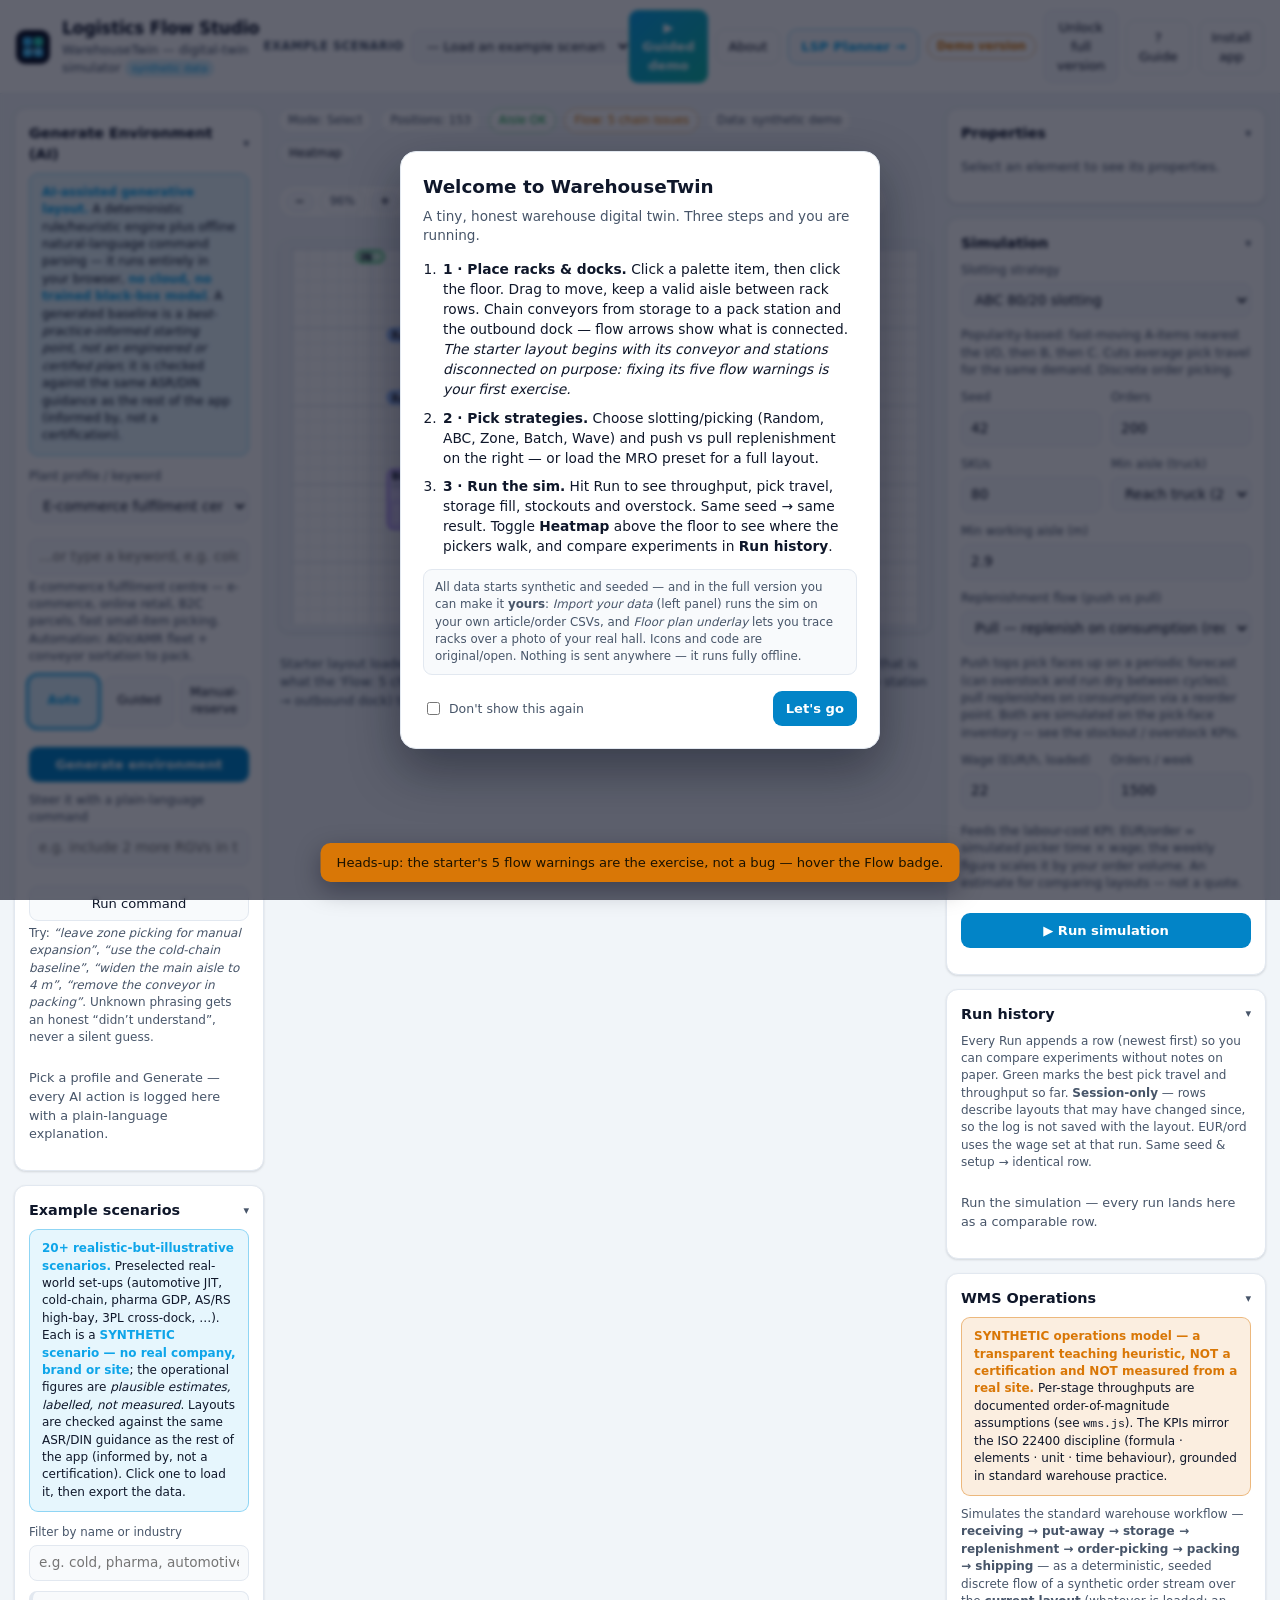
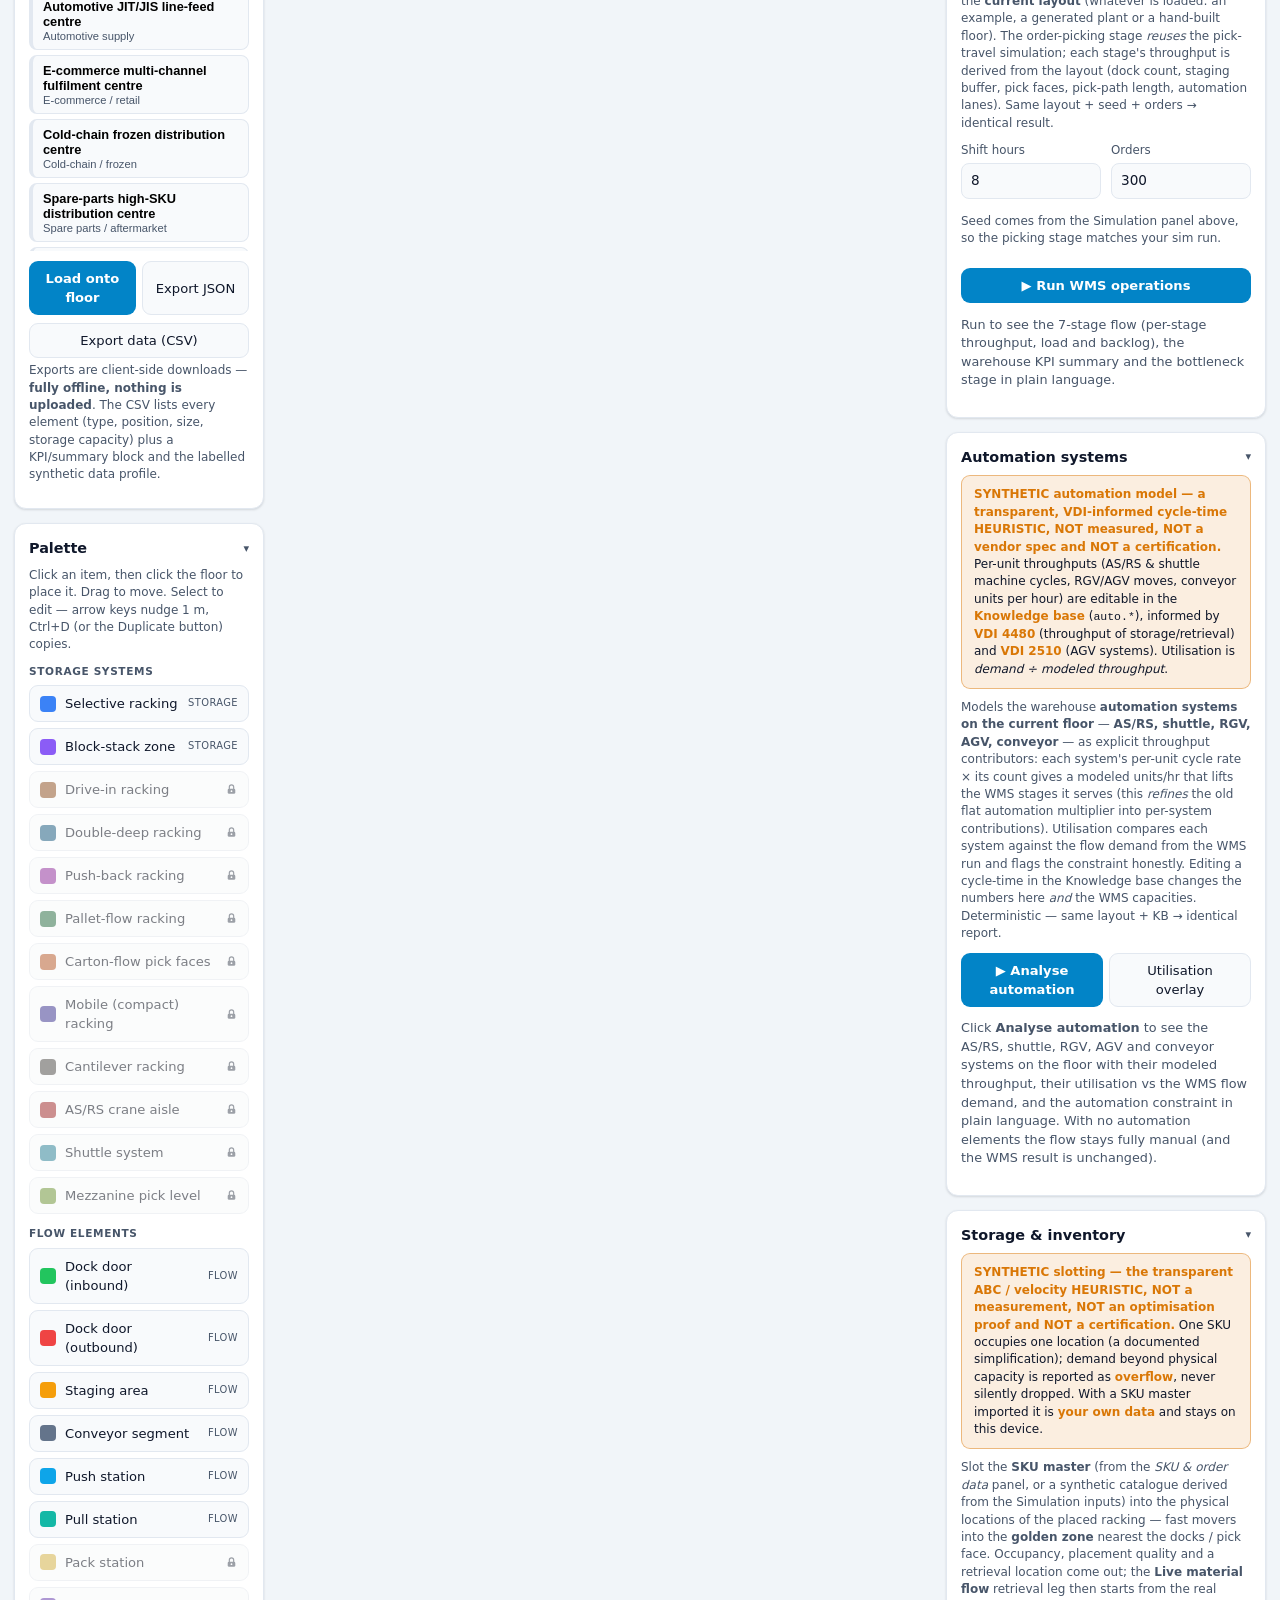
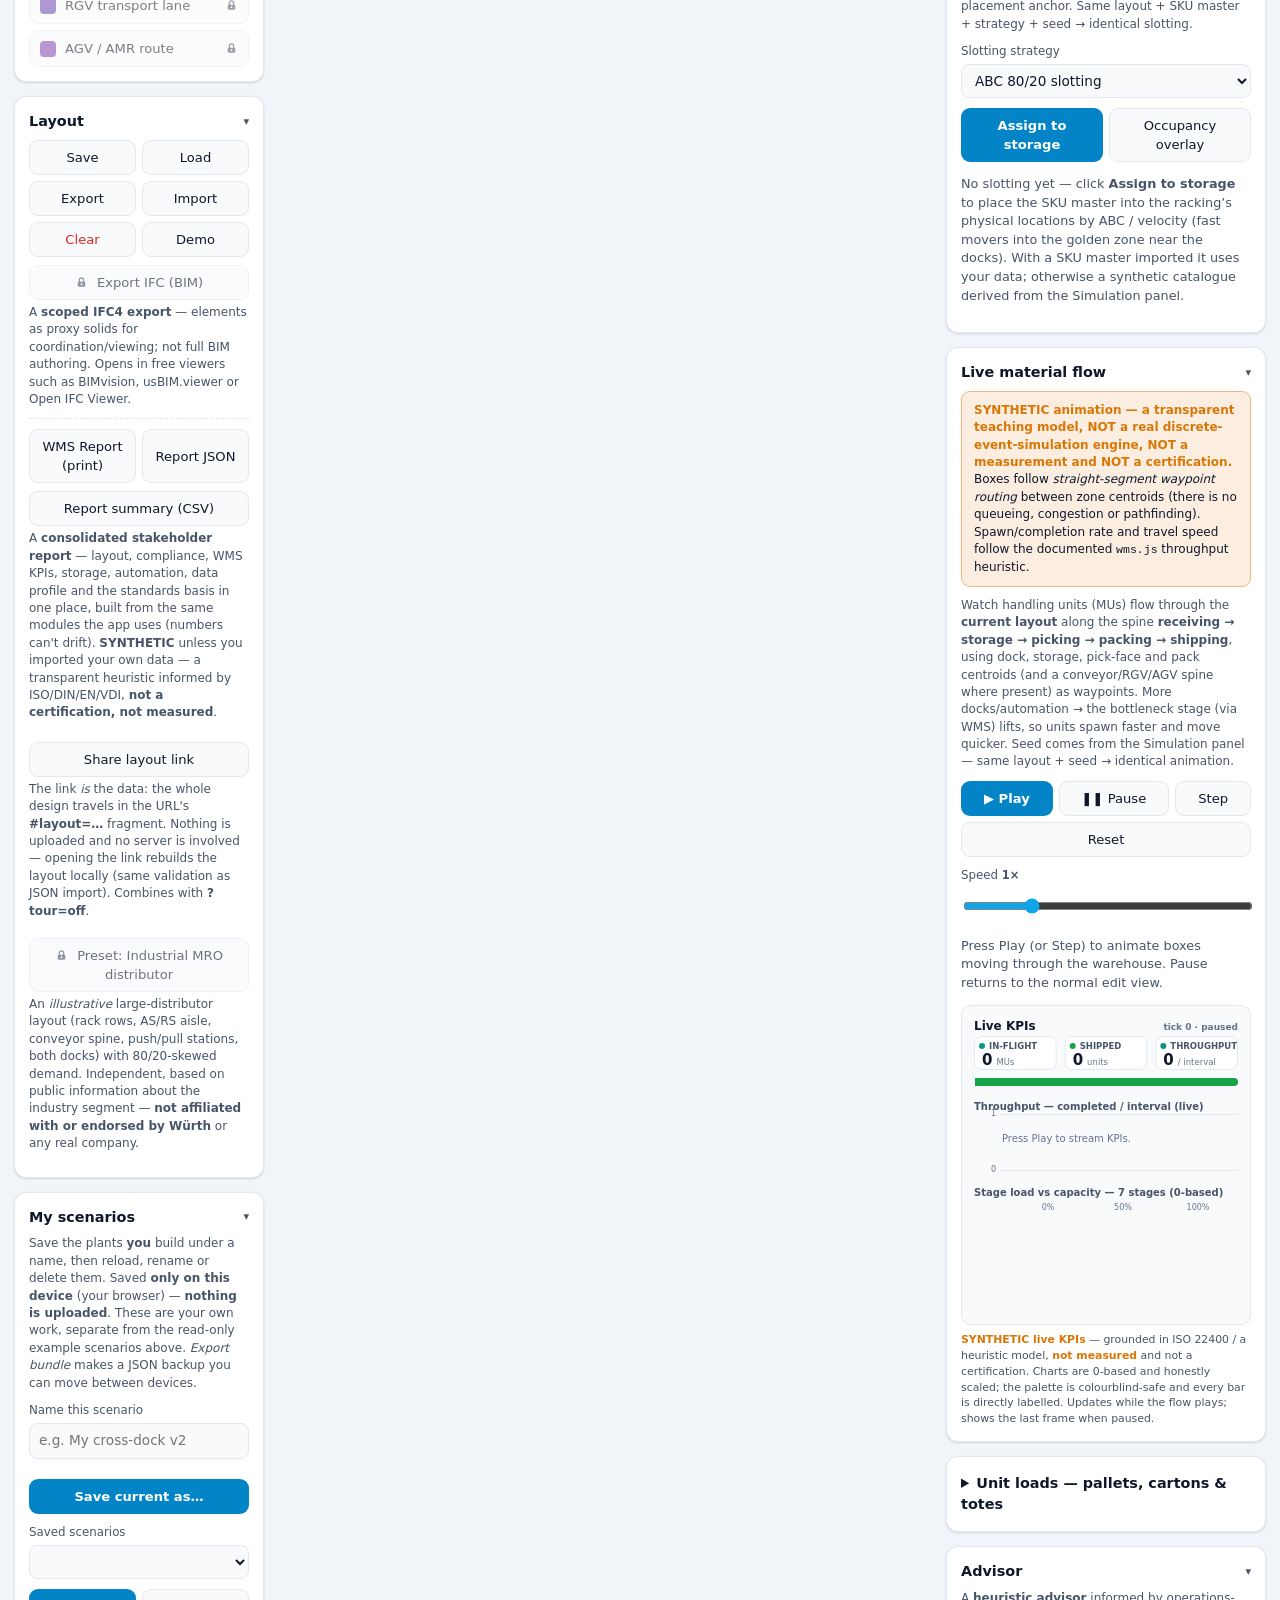
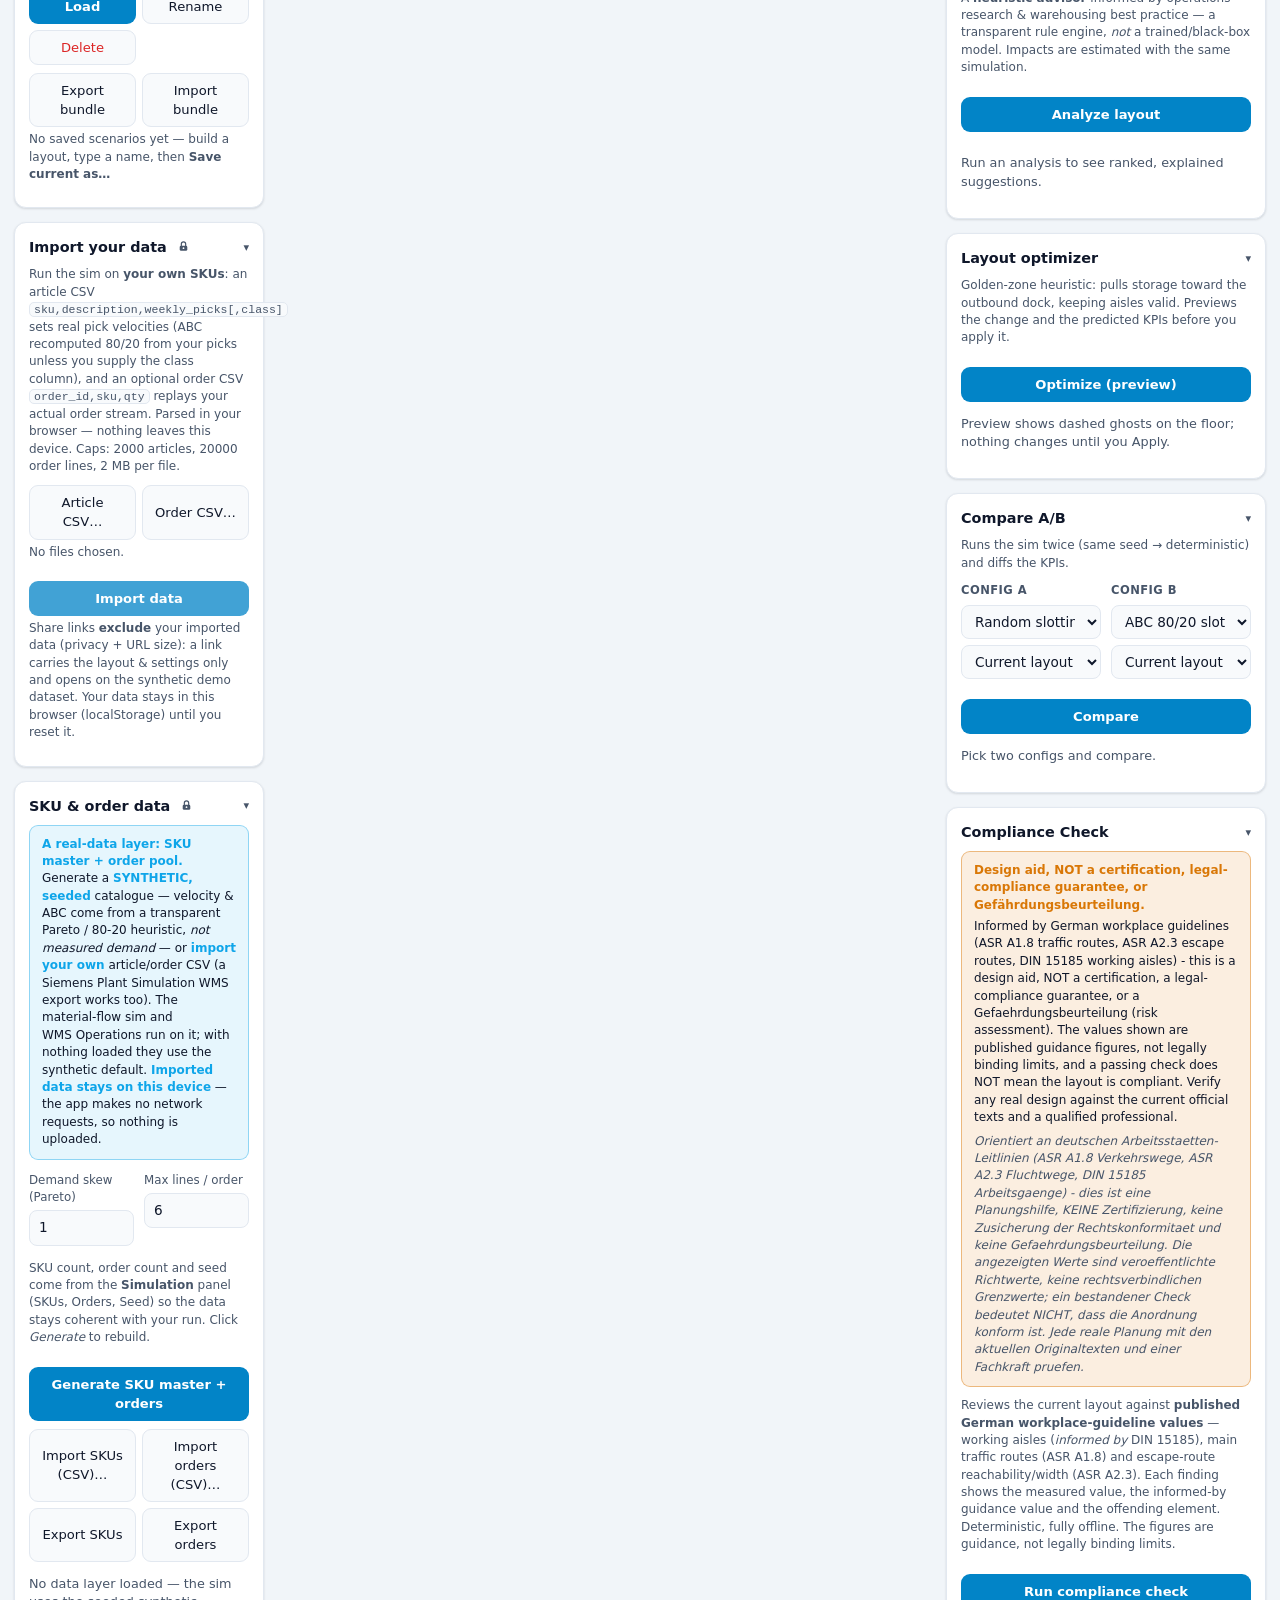
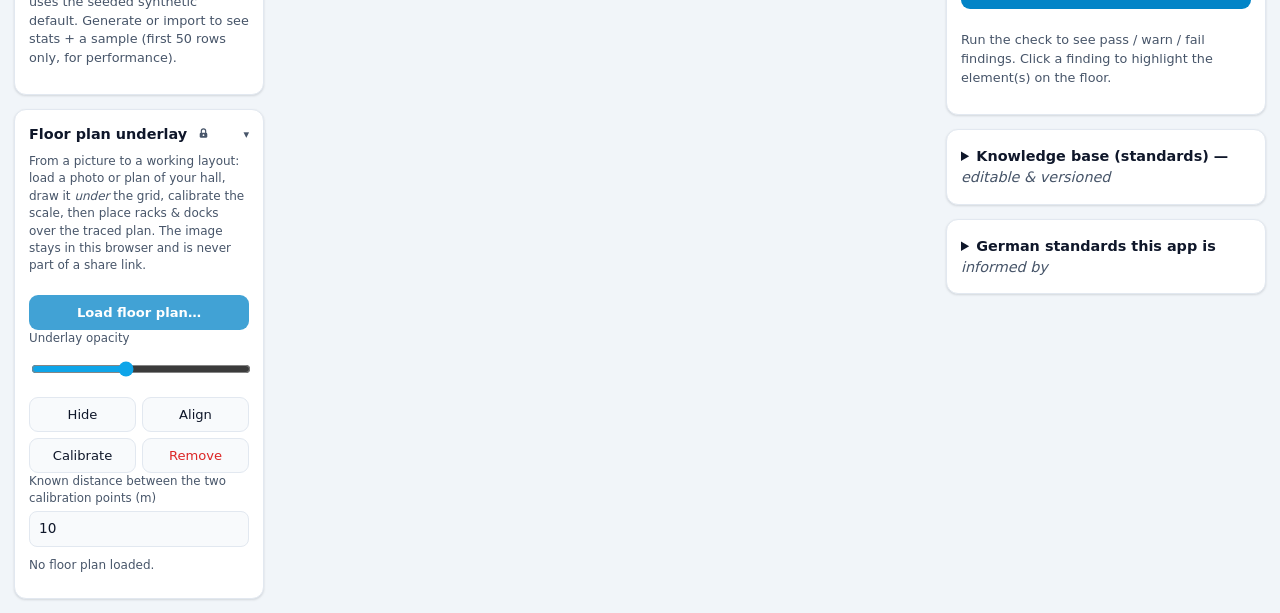
==== commit dd6b20b9: "v1.1: save/load named scenarios (My scenarios control + scenarios.js store) Add a compact "My scenar" ====
--- a/index.html
+++ b/index.html
@@ -176,6 +176,37 @@
         <input id="importInput" type="file" accept="application/json,.json" hidden />
       </section>
 
+      <!-- v1.1: Save / load NAMED scenarios. A compact control for the
+           user's OWN saved plants (layout + configuration, and the imported
+           SKU/order data when present) - distinct from the read-only
+           synthetic example scenarios above. Stored ON THIS DEVICE only
+           (browser localStorage); nothing is uploaded. Loading reuses the
+           SAME loader as JSON import (deserialize). Store: scenarios.js. -->
+      <section class="card" id="scenariosCard">
+        <h2 class="card-title">My scenarios</h2>
+        <p class="hint">Save the plants <strong>you</strong> build under a name, then reload, rename or delete them. Saved <strong>only on this device</strong> (your browser) — <strong>nothing is uploaded</strong>. These are your own work, separate from the read-only example scenarios above. <em>Export bundle</em> makes a JSON backup you can move between devices.</p>
+        <div class="field">
+          <label for="scenarioName">Name this scenario</label>
+          <input id="scenarioName" type="text" maxlength="60" placeholder="e.g. My cross-dock v2" autocomplete="off" />
+        </div>
+        <button id="scenarioSaveBtn" class="btn primary wide" type="button" title="Save the current layout + configuration (and your imported data, if any) under this name — on this device only, nothing uploaded">Save current as…</button>
+        <div class="field" style="margin-top:10px">
+          <label for="scenarioSelect">Saved scenarios</label>
+          <select id="scenarioSelect" aria-label="Your saved scenarios"></select>
+        </div>
+        <div class="btn-grid">
+          <button id="scenarioLoadBtn" class="btn primary" type="button" disabled title="Load the selected scenario onto the floor (same loader as JSON import)">Load</button>
+          <button id="scenarioRenameBtn" class="btn" type="button" disabled title="Rename the selected scenario">Rename</button>
+          <button id="scenarioDeleteBtn" class="btn danger" type="button" disabled title="Delete the selected scenario from this browser">Delete</button>
+        </div>
+        <div class="btn-grid" style="margin-top:8px">
+          <button id="scenarioExportBtn" class="btn" type="button" disabled title="Download all your saved scenarios as one JSON backup bundle (offline, nothing uploaded)">Export bundle</button>
+          <button id="scenarioImportBtn" class="btn" type="button" title="Merge saved scenarios from a backup bundle JSON (tolerant + validated)">Import bundle</button>
+        </div>
+        <p id="scenarioEmpty" class="hint">No saved scenarios yet — build a layout, type a name, then <strong>Save current as…</strong></p>
+        <input id="scenarioImportInput" type="file" accept="application/json,.json" hidden />
+      </section>
+
       <!-- W3: bring your own data (CSV import). Full-tier feature: the
            demo shows it locked with the padlock + unlock hint (never
            hidden). Parsing runs in the browser via FileReader - the
@@ -685,6 +716,7 @@
   <script src="report.js"></script>
   <script src="demo.js"></script>
   <script src="cards.js"></script>
+  <script src="scenarios.js"></script>
   <script src="app.js"></script>
 </body>
 </html>
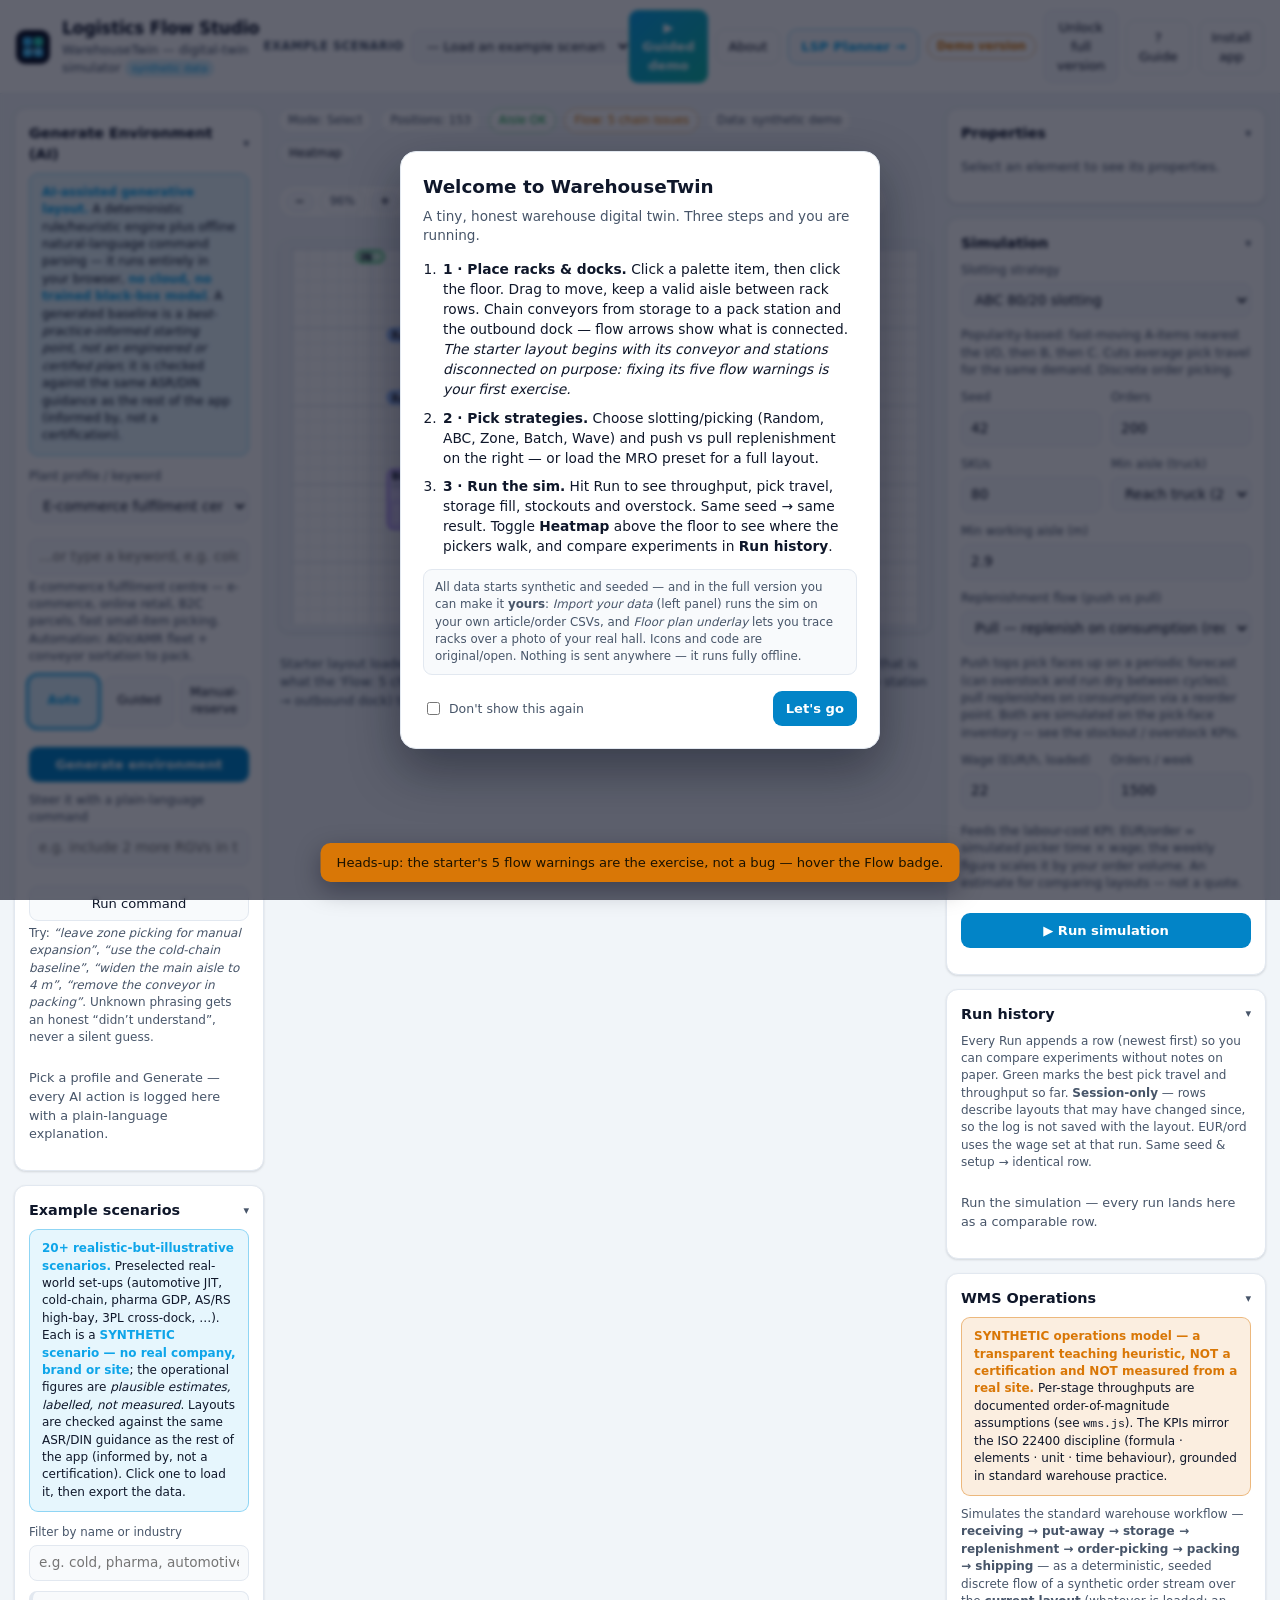
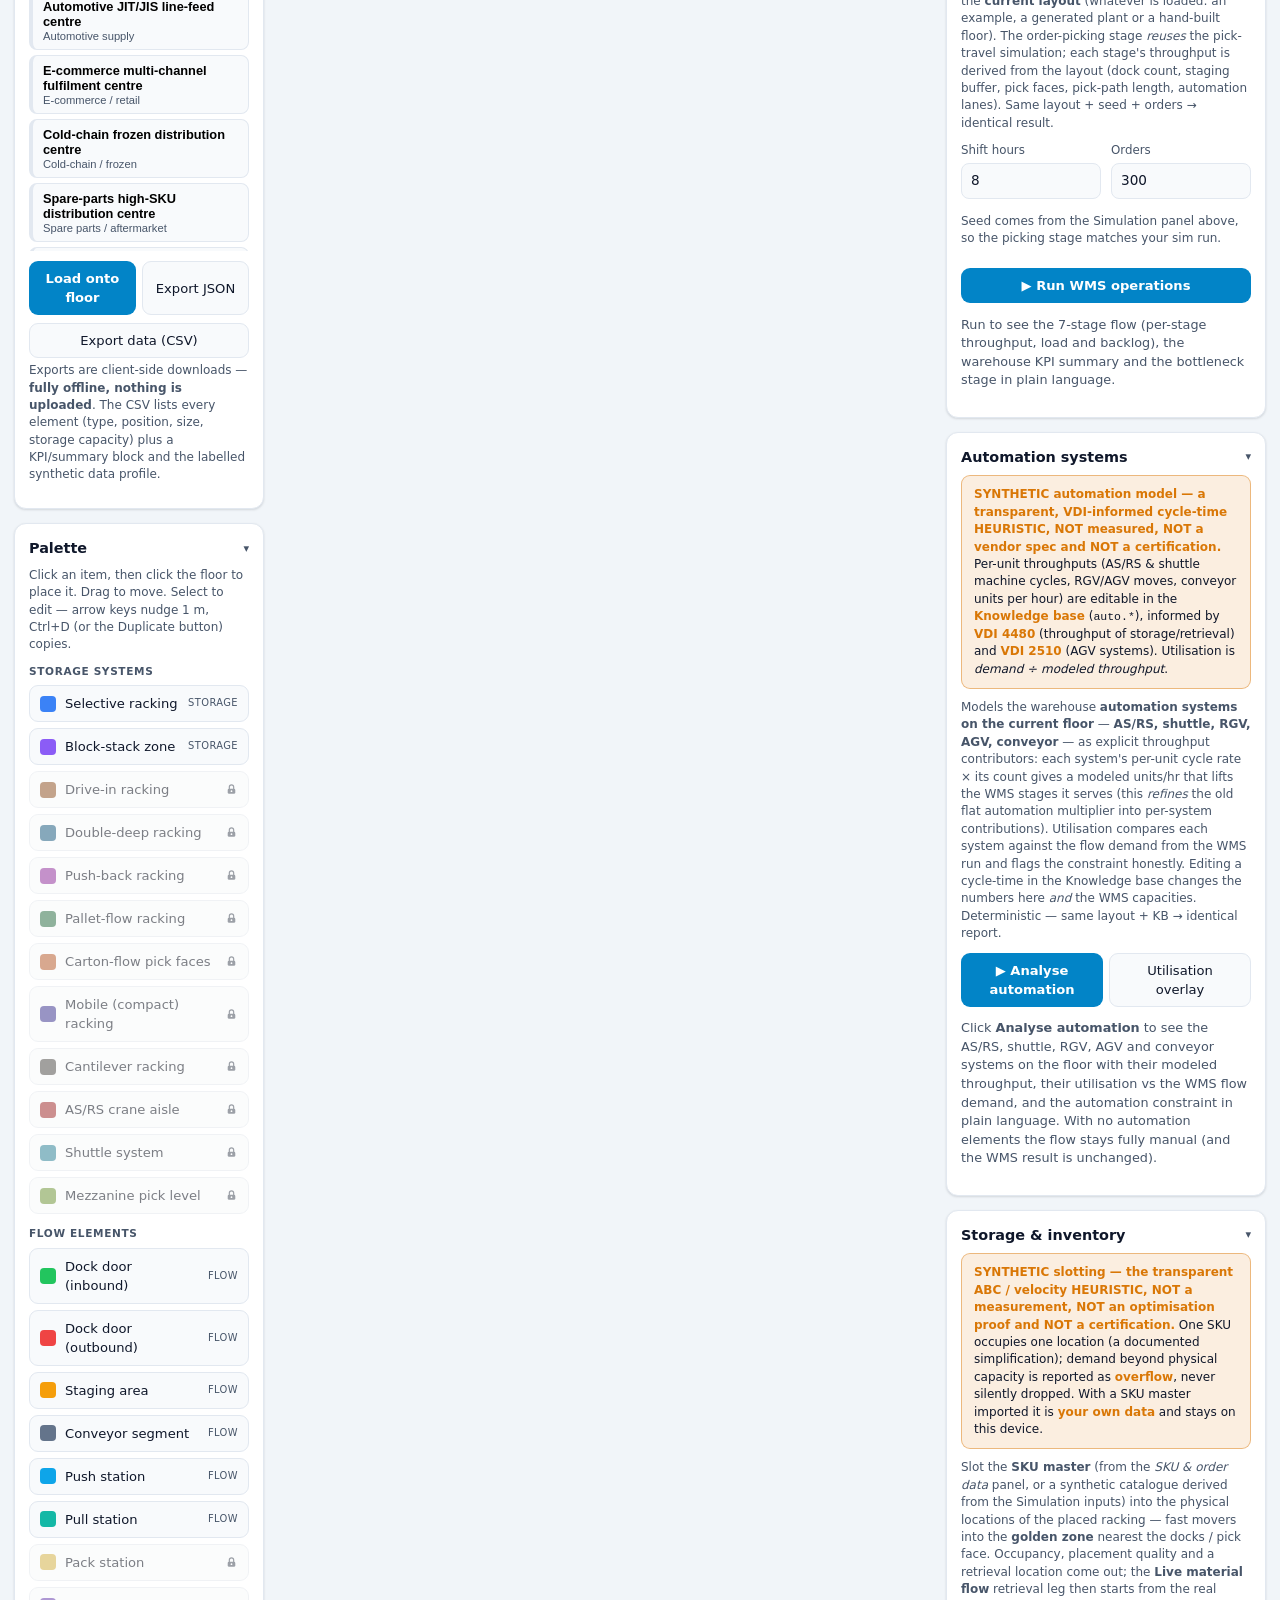
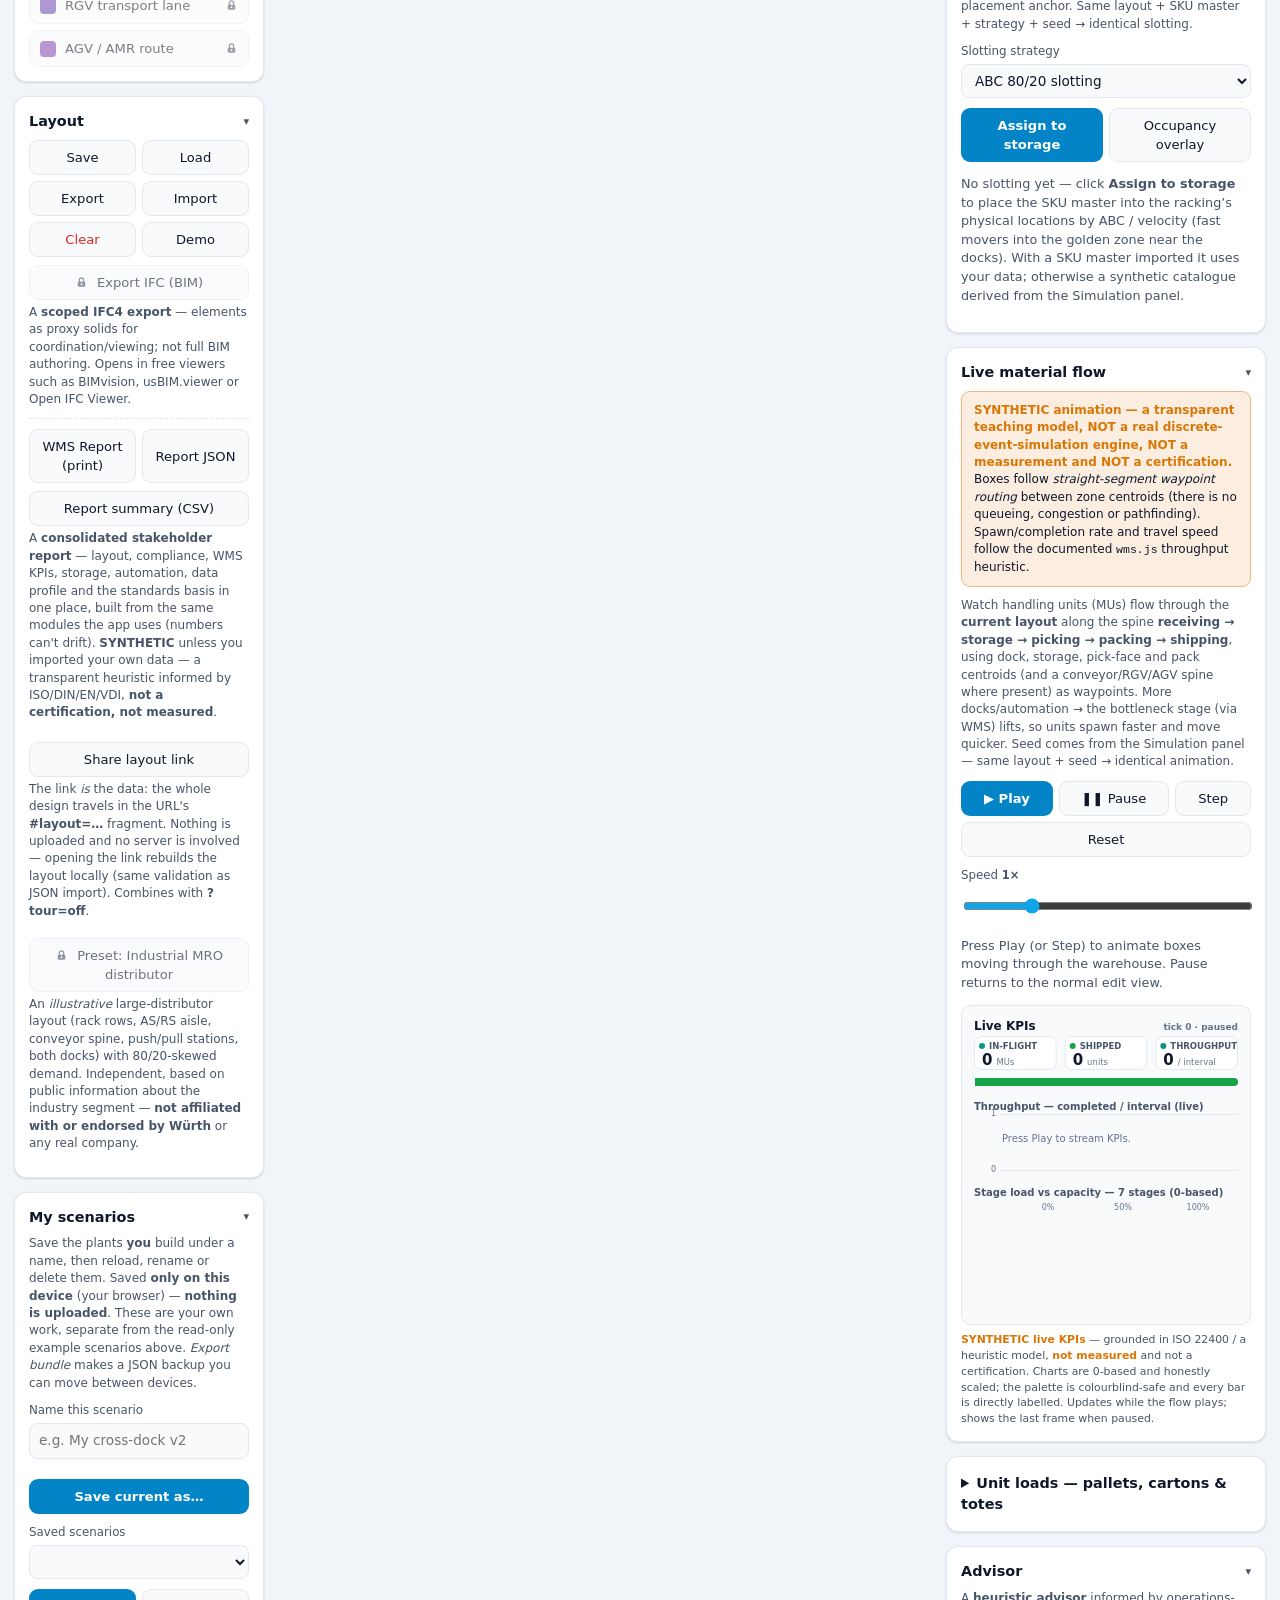
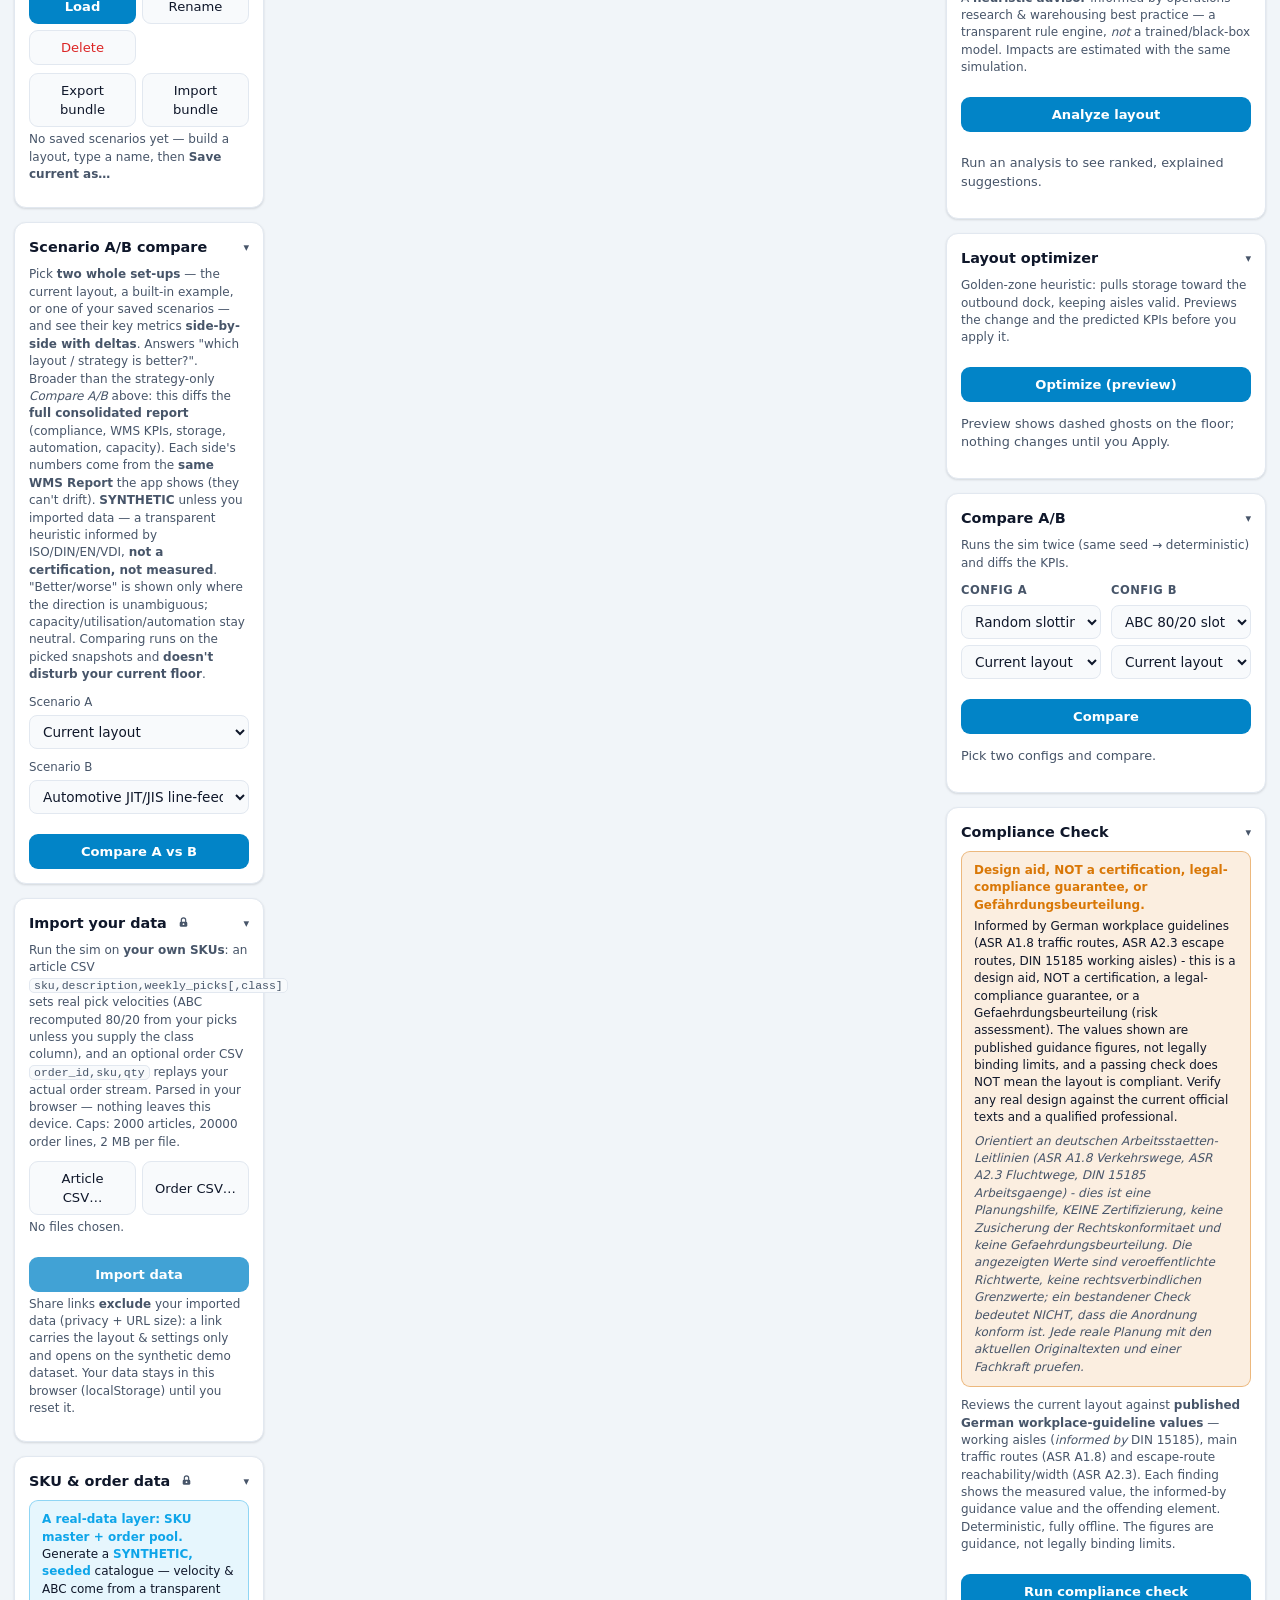
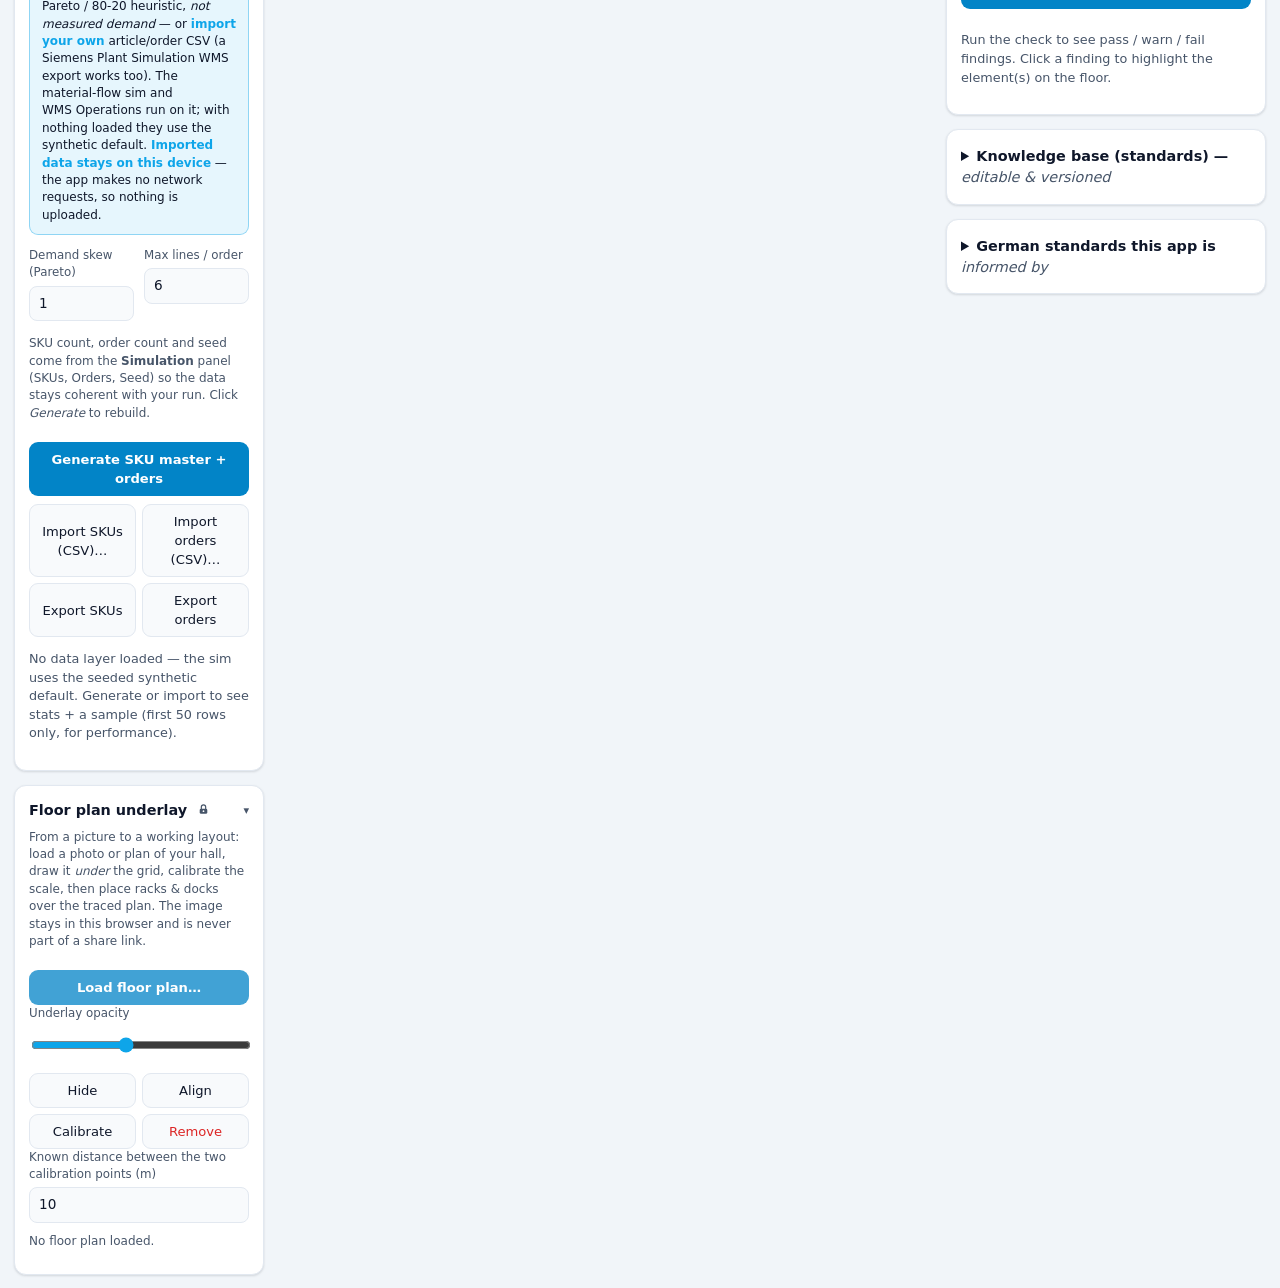
==== commit fcd0babd: "v1.2: Scenario A/B compare — pick two set-ups, diff their metrics side-by-side Add a Scenario A/B co" ====
--- a/index.html
+++ b/index.html
@@ -207,6 +207,28 @@
         <input id="scenarioImportInput" type="file" accept="application/json,.json" hidden />
       </section>
 
+      <!-- v1.2: Scenario A/B compare — pick TWO set-ups (the current
+           layout, a built-in example or one of your saved scenarios) and
+           see their key metrics side-by-side with honest deltas, so you can
+           answer "which layout/strategy is better?". Every per-side number
+           is pulled from the SAME consolidated WMS Report the app shows
+           (compare.js -> WT.compare, derived from WT.report.build), so the
+           two sides can never drift from the app. Comparing runs on the
+           picked snapshots and never disturbs the current floor. -->
+      <section class="card" id="compareCard">
+        <h2 class="card-title">Scenario A/B compare</h2>
+        <p class="hint">Pick <strong>two whole set-ups</strong> — the current layout, a built-in example, or one of your saved scenarios — and see their key metrics <strong>side-by-side with deltas</strong>. Answers "which layout / strategy is better?". Broader than the strategy-only <em>Compare A/B</em> above: this diffs the <strong>full consolidated report</strong> (compliance, WMS KPIs, storage, automation, capacity). Each side's numbers come from the <strong>same WMS Report</strong> the app shows (they can't drift). <strong>SYNTHETIC</strong> unless you imported data — a transparent heuristic informed by ISO/DIN/EN/VDI, <strong>not a certification, not measured</strong>. "Better/worse" is shown only where the direction is unambiguous; capacity/utilisation/automation stay neutral. Comparing runs on the picked snapshots and <strong>doesn't disturb your current floor</strong>.</p>
+        <div class="field">
+          <label for="compareA">Scenario A</label>
+          <select id="compareA" aria-label="Scenario A source"></select>
+        </div>
+        <div class="field" style="margin-top:8px">
+          <label for="compareB">Scenario B</label>
+          <select id="compareB" aria-label="Scenario B source"></select>
+        </div>
+        <button id="compareRunBtn" class="btn primary wide" type="button" style="margin-top:10px" title="Compute both set-ups' metrics from the same WMS Report modules and show them side-by-side with deltas — offline, nothing uploaded, current floor untouched">Compare A vs B</button>
+      </section>
+
       <!-- W3: bring your own data (CSV import). Full-tier feature: the
            demo shows it locked with the padlock + unlock hint (never
            hidden). Parsing runs in the browser via FileReader - the
@@ -678,6 +700,20 @@
       <div class="ob-actions">
         <button id="aboutRunDemo" class="btn accent" type="button" title="Close this and run the one-click guided demo">▶ Run the guided demo</button>
         <button id="aboutClose" class="btn primary" type="button">Close</button>
+      </div>
+    </div>
+  </div>
+
+  <!-- v1.2: Scenario A/B compare result. Body is rendered by app.js from
+       WT.compare.compare(a, b) — a side-by-side metric table with deltas
+       coloured better/worse only where the direction is unambiguous. -->
+  <div id="compareModal" class="overlay" hidden>
+    <div class="overlay-card overlay-card--wide" role="dialog" aria-modal="true" aria-labelledby="compareTitle">
+      <h2 id="compareTitle">Scenario A/B compare</h2>
+      <div id="compareBody"><!-- filled by app.js renderCompare() --></div>
+      <div class="ob-actions">
+        <label class="cmp-legend" aria-hidden="true"><span class="cmp-swatch cmp-good"></span> better&nbsp;&nbsp;<span class="cmp-swatch cmp-bad"></span> worse&nbsp;&nbsp;<span class="cmp-swatch cmp-neu"></span> neutral (higher isn't always better)</label>
+        <button id="compareClose" class="btn primary" type="button">Close</button>
       </div>
     </div>
   </div>
@@ -717,6 +753,7 @@
   <script src="demo.js"></script>
   <script src="cards.js"></script>
   <script src="scenarios.js"></script>
+  <script src="compare.js"></script>
   <script src="app.js"></script>
 </body>
 </html>
--- a/styles.css
+++ b/styles.css
@@ -387,6 +387,39 @@
 .ob-actions { display: flex; align-items: center; justify-content: space-between; margin-top: 16px; gap: 12px; }
 .ob-skip { font-size: 0.78rem; color: var(--text-dim); display: flex; align-items: center; gap: 6px; }
 .ob-skip input { width: auto; }
+
+/* ---------------- Scenario A/B compare (v1.2) ---------------- */
+.overlay-card--wide { max-width: 780px; }
+.cmp-scroll { max-height: 62vh; overflow: auto; margin: 4px 0 2px; border: 1px solid var(--border); border-radius: 10px; }
+.cmp-summary { background: var(--surface-2); border: 1px solid var(--border); border-radius: 10px; padding: 10px 12px; margin: 4px 0 12px; }
+.cmp-summary h3 { margin: 0 0 6px; font-size: 0.92rem; }
+.cmp-summary ul { margin: 6px 0 0; padding-left: 18px; display: flex; flex-direction: column; gap: 4px; }
+.cmp-summary li { font-size: 0.8rem; }
+.cmp-notes { margin: 8px 0 0; padding-left: 18px; display: flex; flex-direction: column; gap: 4px; }
+.cmp-notes li { font-size: 0.74rem; color: var(--text-dim); }
+.cmp-heads { display: flex; gap: 10px; margin: 0 0 8px; font-size: 0.78rem; color: var(--text-dim); flex-wrap: wrap; }
+.cmp-heads .cmp-side { background: var(--surface-2); border: 1px solid var(--border); border-radius: 8px; padding: 5px 9px; }
+.cmp-heads .cmp-side strong { color: var(--text); }
+.cmp-table { width: 100%; border-collapse: collapse; font-size: 0.8rem; }
+.cmp-table th, .cmp-table td { padding: 6px 9px; border-bottom: 1px solid var(--border); text-align: right; white-space: nowrap; }
+.cmp-table th { position: sticky; top: 0; background: var(--surface); z-index: 1; color: var(--text-dim); font-weight: 700; }
+.cmp-table th:first-child, .cmp-table td:first-child { text-align: left; white-space: normal; }
+.cmp-table td.cmp-metric { color: var(--text); }
+.cmp-table td.cmp-metric .cmp-unit { color: var(--text-dim); font-size: 0.72rem; }
+.cmp-dir { display: inline-block; margin-left: 6px; font-size: 0.68rem; color: var(--text-dim); }
+.cmp-sec td { background: var(--surface-2); font-weight: 700; color: var(--text-dim); text-transform: uppercase; letter-spacing: 0.04em; font-size: 0.7rem; text-align: left; }
+.cmp-delta { font-variant-numeric: tabular-nums; }
+.cmp-good { color: var(--ok); }
+.cmp-bad { color: var(--danger); }
+.cmp-neu { color: var(--text-dim); }
+.cmp-na { color: var(--text-dim); opacity: 0.7; }
+.cmp-pill { display: inline-block; font-size: 0.64rem; padding: 1px 6px; border-radius: 999px; border: 1px solid var(--border); margin-left: 6px; color: var(--text-dim); }
+.cmp-honesty, .cmp-legend { font-size: 0.7rem; color: var(--text-dim); flex: 1; line-height: 1.4; }
+.cmp-legend { display: flex; align-items: center; flex-wrap: wrap; }
+.cmp-swatch { display: inline-block; width: 10px; height: 10px; border-radius: 3px; vertical-align: middle; }
+.cmp-swatch.cmp-good { background: var(--ok); }
+.cmp-swatch.cmp-bad { background: var(--danger); }
+.cmp-swatch.cmp-neu { background: var(--text-dim); }
 
 /* ---------------- Tooltip / toast ---------------- */
 .tooltip {
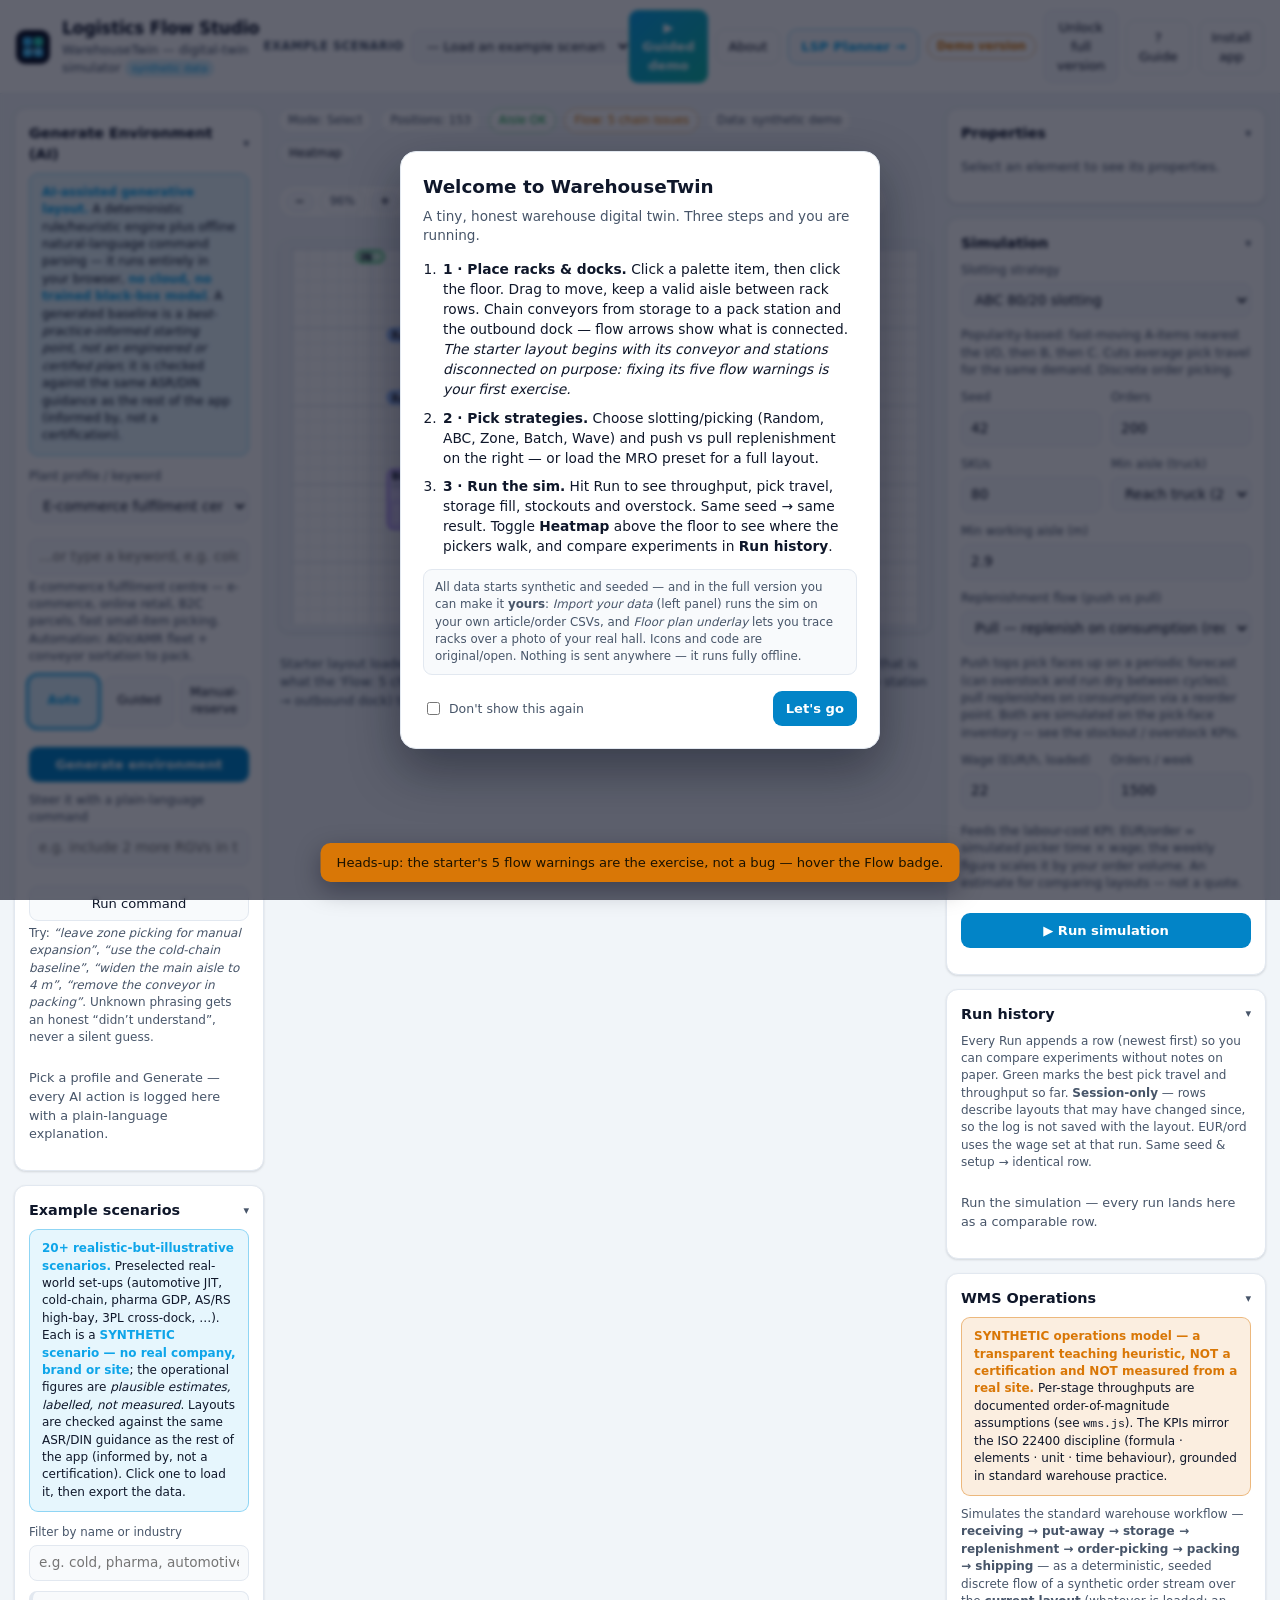
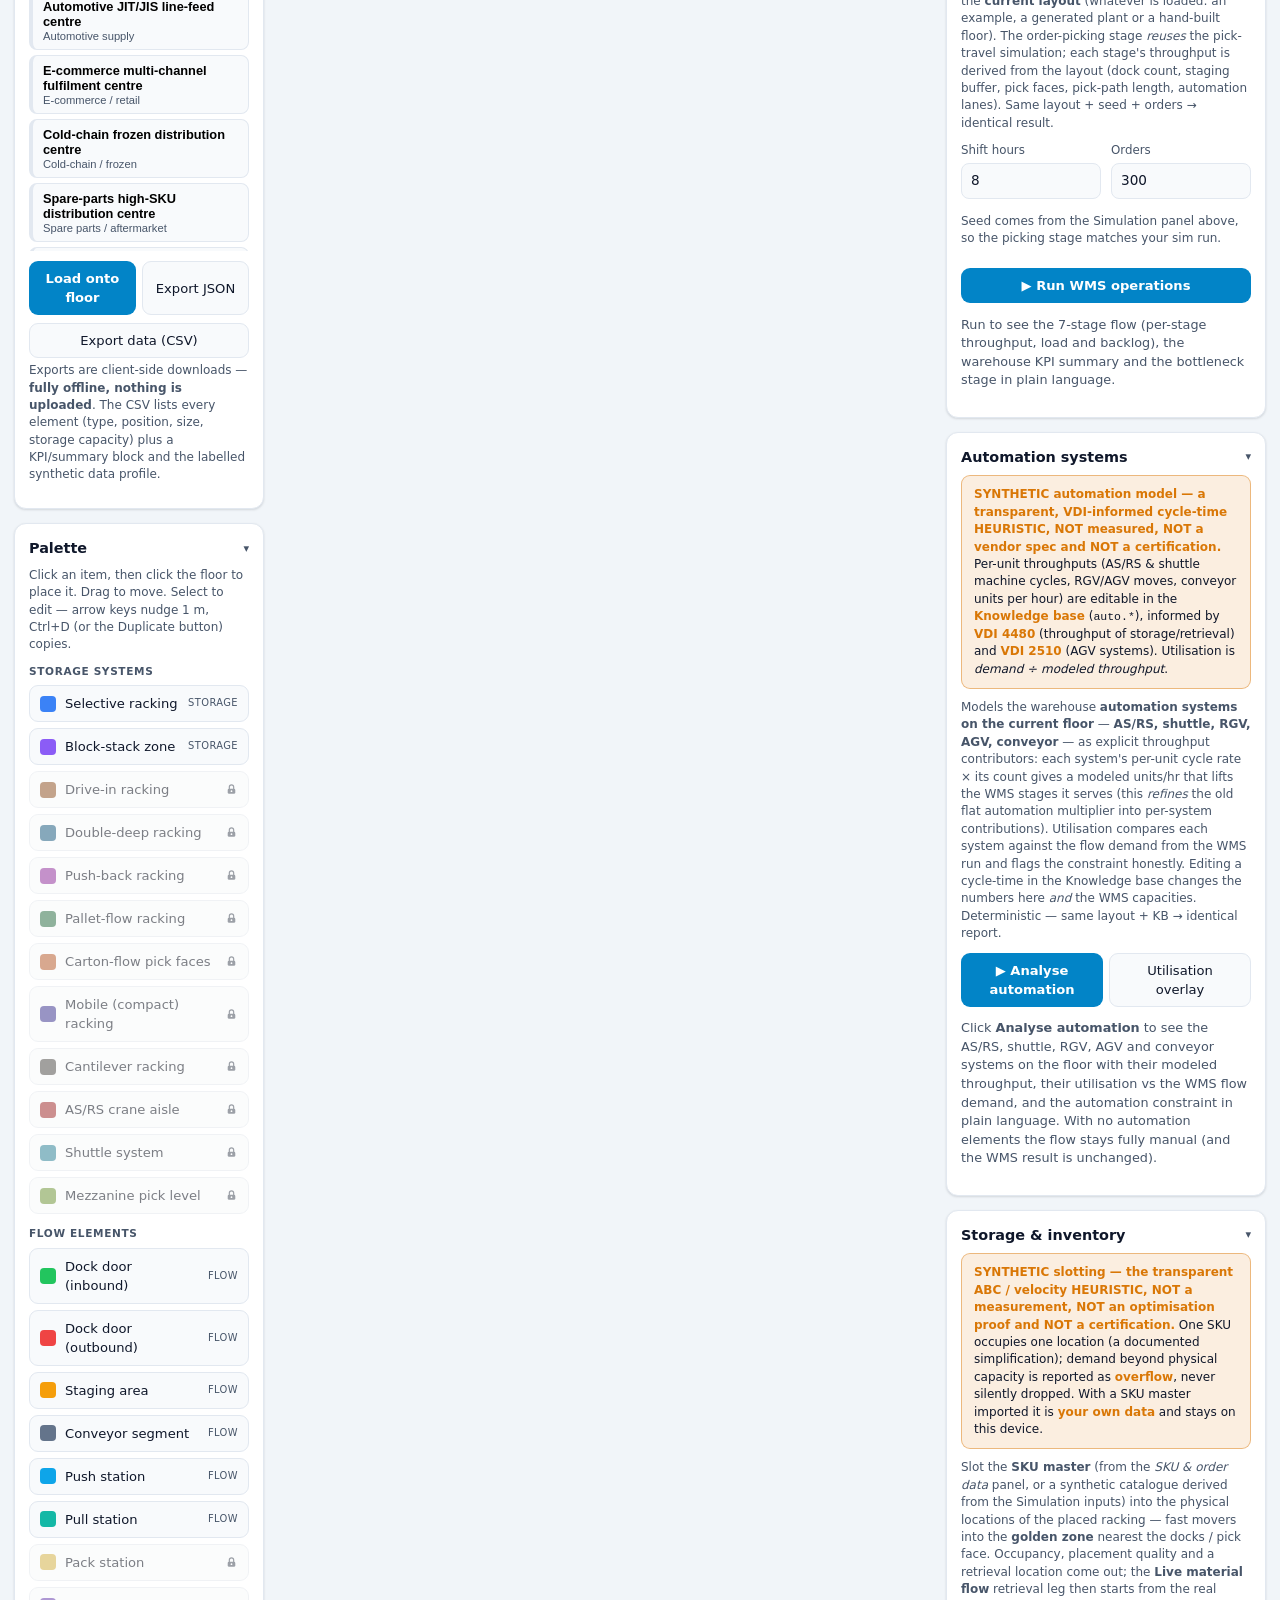
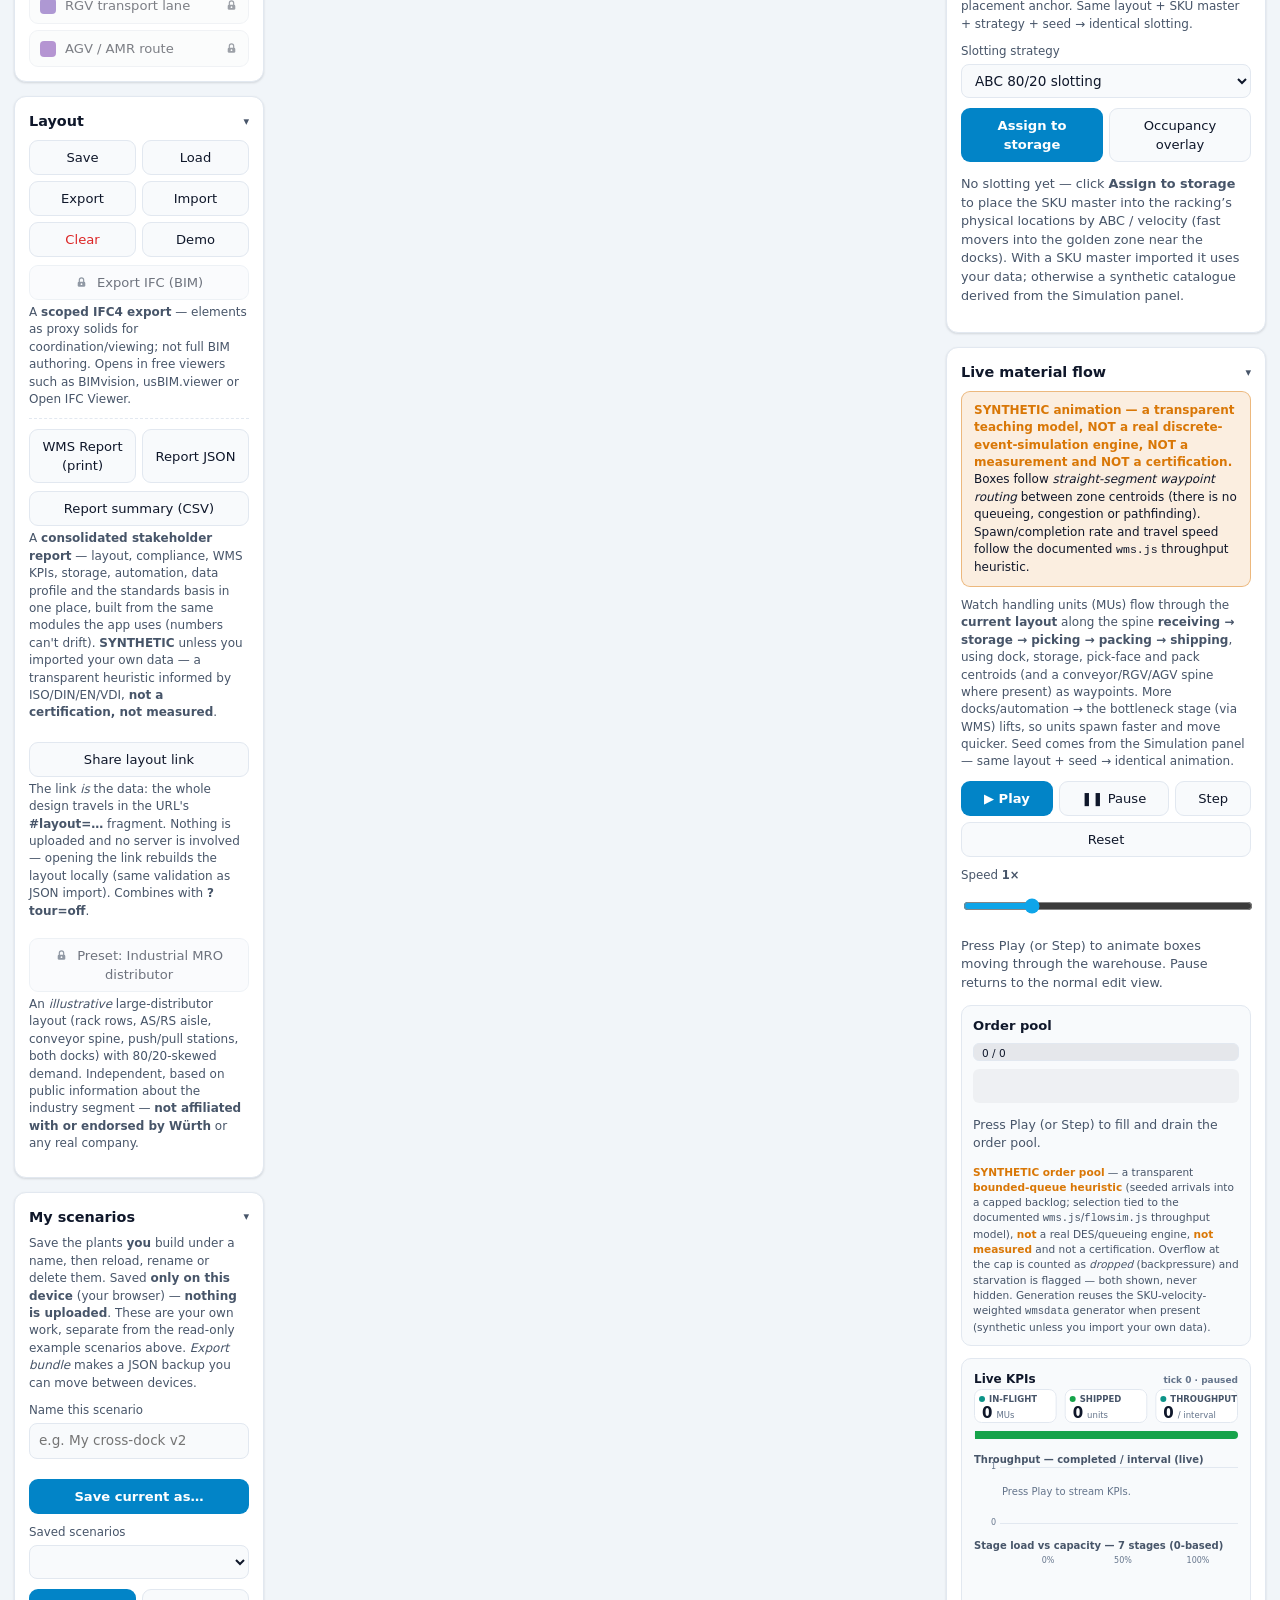
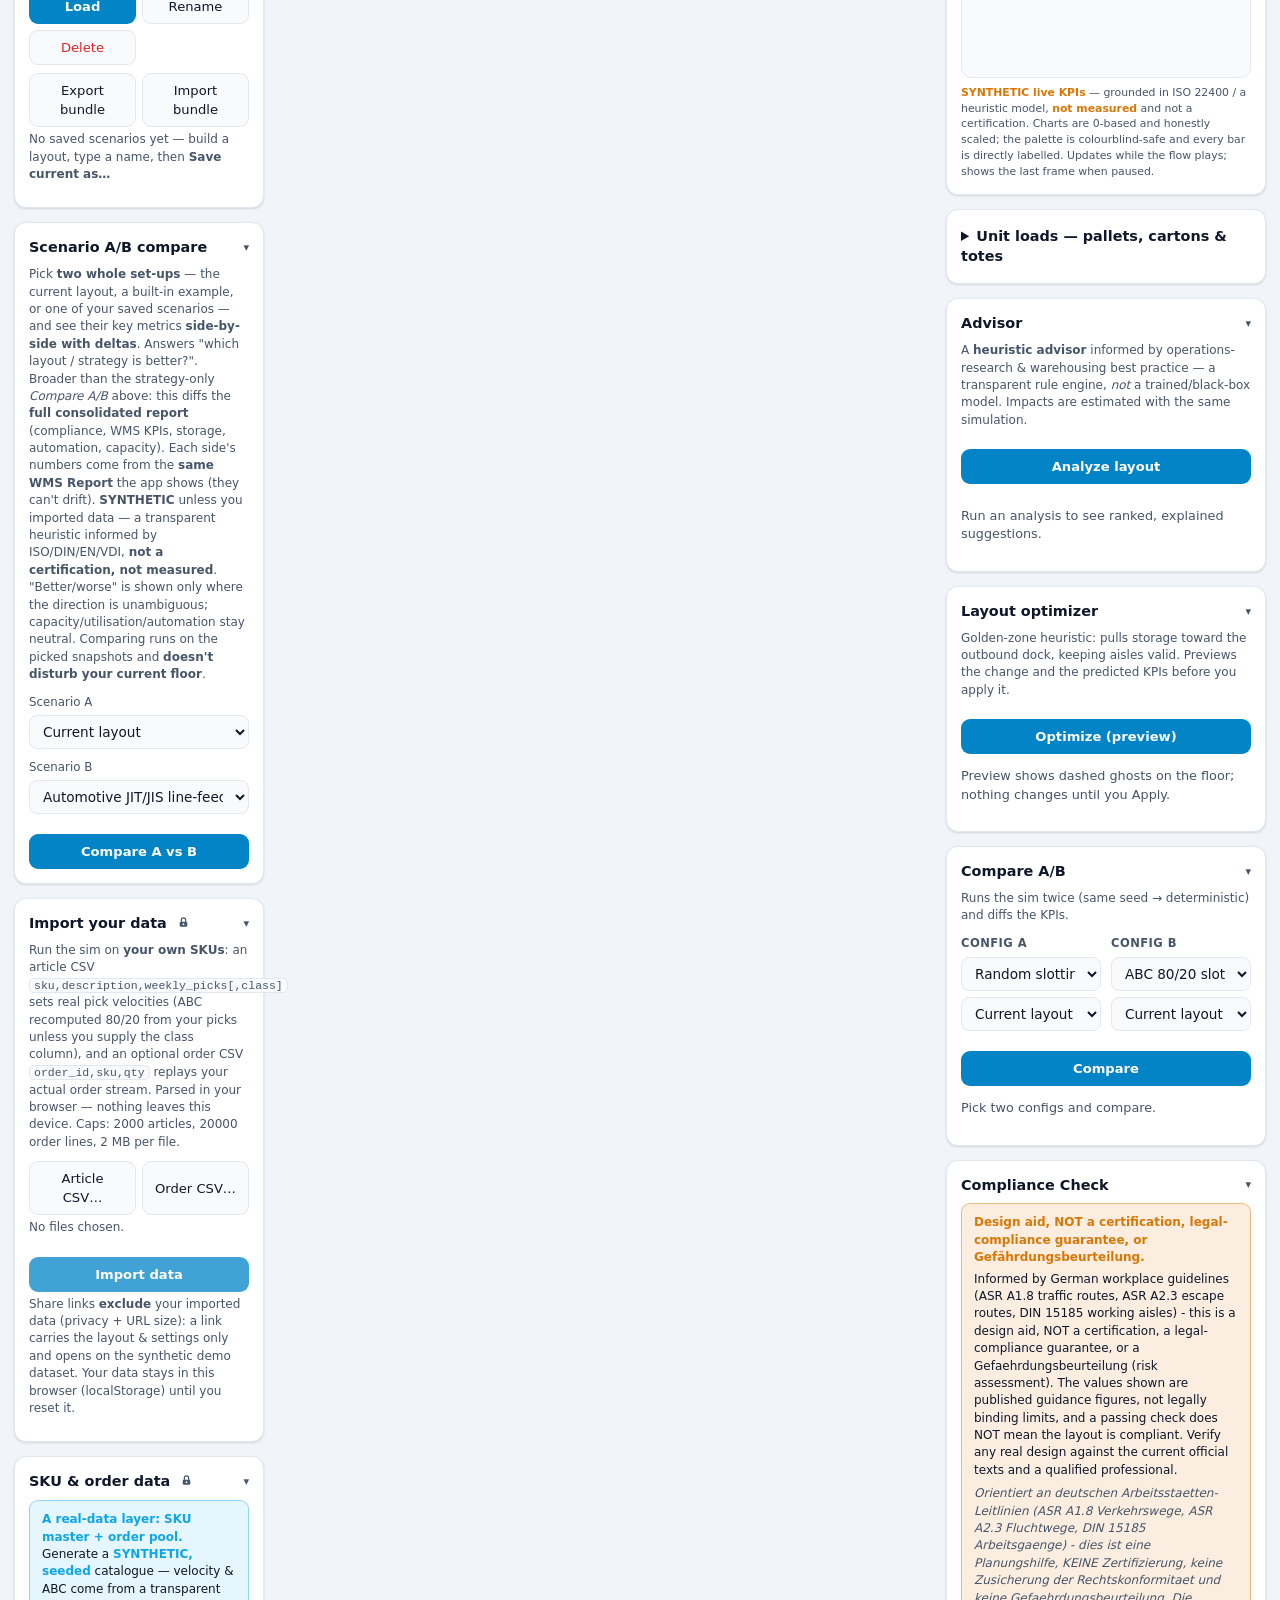
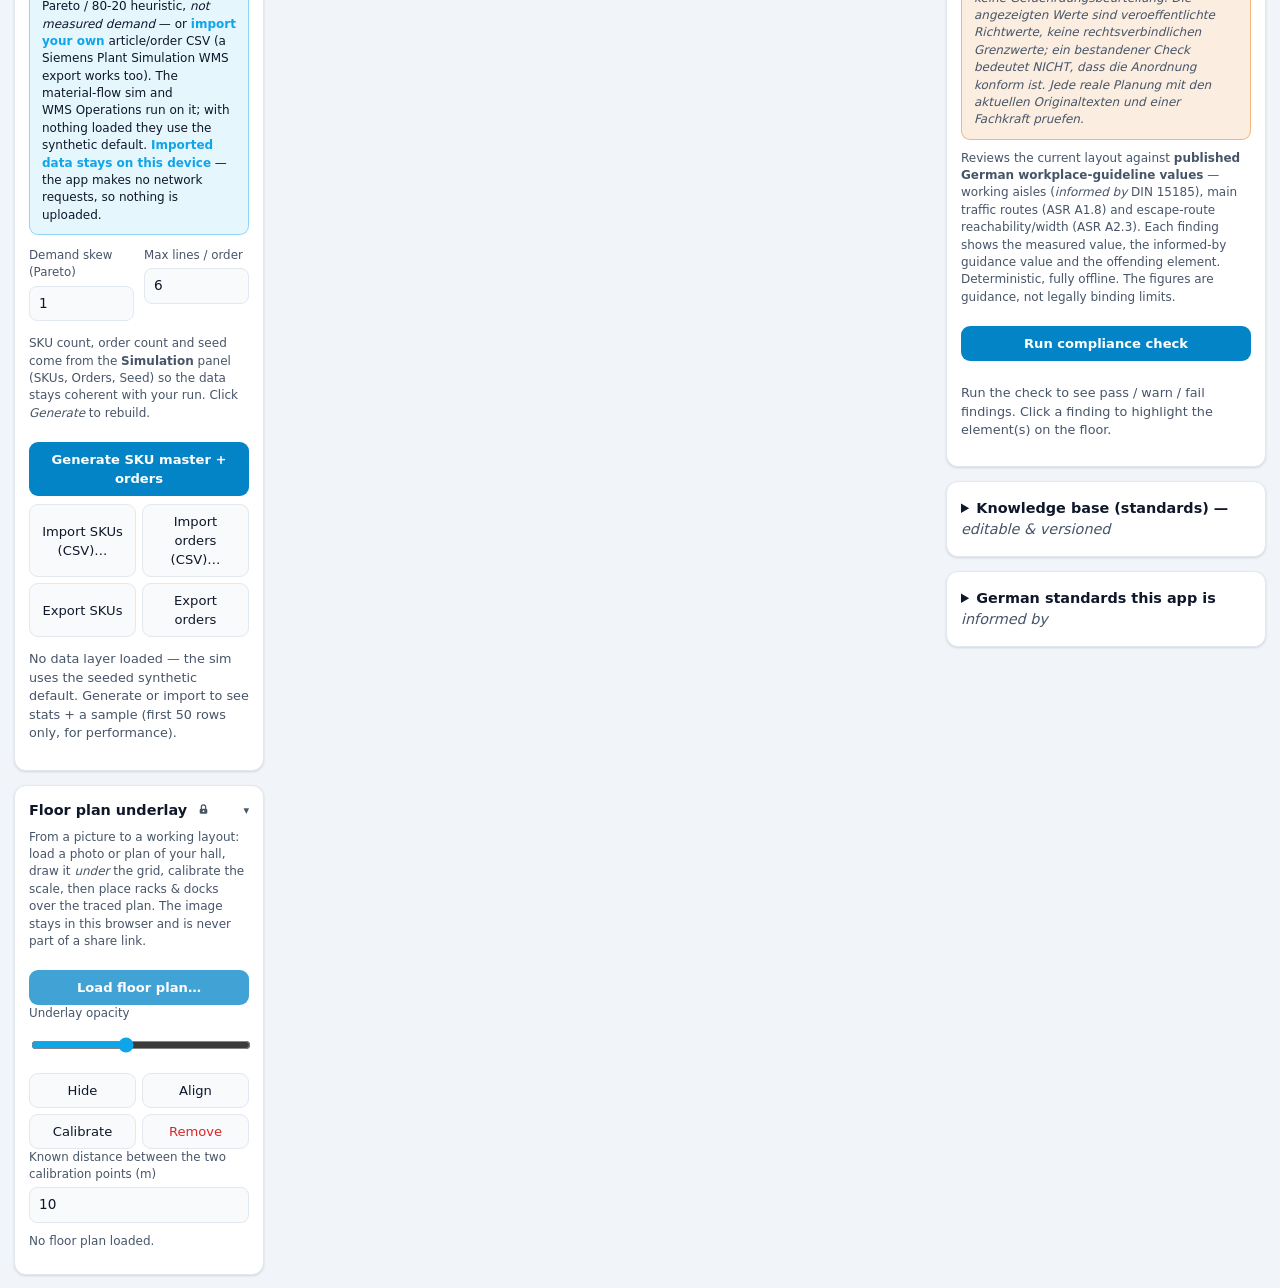
==== commit ee21219e: "v1.3: Live order pool — the demand side made visible & live Add orderpool.js (WT.orderpool): a pure," ====
--- a/index.html
+++ b/index.html
@@ -530,6 +530,26 @@
           <input id="flowSpeed" type="range" min="0.25" max="4" step="0.25" value="1" aria-label="Animation speed multiplier" />
         </div>
         <div id="flowReadout" class="flow-readout"><p class="empty">Press Play (or Step) to animate boxes moving through the warehouse. Pause returns to the normal edit view.</p></div>
+        <!-- v1.3: Live ORDER POOL — the demand side made visible. Orders are
+             generated over time into a bounded backlog (SizeOrderPool-style
+             cap), selected/released into the picking flow at the line rate and
+             completed as the flow ships them. Driven from the SAME rAF loop as
+             the animation: "selected" aligns with MUs entering picking,
+             "completed" with MUs shipped. Pure model in orderpool.js
+             (WT.orderpool); verify_orderpool.js covers it headlessly. -->
+        <div class="flow-pool" id="flowPool" aria-label="Live order pool">
+          <div class="flow-pool-head">
+            <span class="flow-pool-title">Order pool</span>
+            <span class="flow-pool-flag" id="flowPoolFlag" hidden></span>
+          </div>
+          <div class="flow-pool-bar" title="Pool backlog vs the SizeOrderPool cap">
+            <div class="flow-pool-fill" id="flowPoolFill" style="width:0%"></div>
+            <span class="flow-pool-fill-label" id="flowPoolFillLabel">0 / 0</span>
+          </div>
+          <canvas id="flowPoolSpark" class="flow-pool-spark" width="240" height="34" role="img" aria-label="Order-pool backlog over time (sparkline). Synthetic bounded-queue heuristic, not measured."></canvas>
+          <div id="flowPoolReadout" class="flow-pool-readout"><p class="empty">Press Play (or Step) to fill and drain the order pool.</p></div>
+          <p class="flow-pool-cap"><strong>SYNTHETIC order pool</strong> — a transparent <strong>bounded-queue heuristic</strong> (seeded arrivals into a capped backlog; selection tied to the documented <code>wms.js</code>/<code>flowsim.js</code> throughput model), <strong>not</strong> a real DES/queueing engine, <strong>not measured</strong> and not a certification. Overflow at the cap is counted as <em>dropped</em> (backpressure) and starvation is flagged — both shown, never hidden. Generation reuses the SKU-velocity-weighted <code>wmsdata</code> generator when present (synthetic unless you import your own data).</p>
+        </div>
         <!-- P3.1: Live KPI dashboard — a compact "plant-sim cockpit" strip
              (kpicharts.js) that updates in real time from the SAME rAF loop
              that runs the flow animation. Throughput-over-time, the 7-stage
@@ -754,6 +774,7 @@
   <script src="cards.js"></script>
   <script src="scenarios.js"></script>
   <script src="compare.js"></script>
+  <script src="orderpool.js"></script>
   <script src="app.js"></script>
 </body>
 </html>
--- a/styles.css
+++ b/styles.css
@@ -985,6 +985,74 @@
 .flow-stats { font-size: 0.75rem; color: var(--text-dim); margin: 0; line-height: 1.5; }
 .flow-stats strong { color: var(--text); font-variant-numeric: tabular-nums; }
 
+/* v1.3: Live ORDER POOL readout — the visible demand side (WT.orderpool).
+ * A compact backlog + fill bar, generated/selected/completed counters, live
+ * in/out rates, a starving/saturating flag and a backlog sparkline. All the
+ * numbers are synthetic (bounded-queue heuristic) and honestly labelled. */
+.flow-pool {
+  margin-top: 12px;
+  padding: 10px 11px;
+  border: 1px solid var(--border);
+  border-radius: 10px;
+  background: var(--surface-2);
+}
+.flow-pool-head { display: flex; align-items: center; justify-content: space-between; gap: 8px; margin-bottom: 8px; }
+.flow-pool-title { font-size: 0.82rem; font-weight: 600; color: var(--text); }
+.flow-pool-flag {
+  font-size: 0.66rem;
+  font-weight: 600;
+  padding: 2px 7px;
+  border-radius: 999px;
+  border: 1px solid var(--border);
+  white-space: nowrap;
+}
+.flow-pool-flag.is-starving { color: #d97706; border-color: color-mix(in srgb, #d97706 55%, var(--border)); background: color-mix(in srgb, #d97706 12%, transparent); }
+.flow-pool-flag.is-saturating { color: #dc2626; border-color: color-mix(in srgb, #dc2626 55%, var(--border)); background: color-mix(in srgb, #dc2626 12%, transparent); }
+.flow-pool-flag.is-healthy { color: #16a34a; border-color: color-mix(in srgb, #16a34a 55%, var(--border)); background: color-mix(in srgb, #16a34a 12%, transparent); }
+.flow-pool-bar {
+  position: relative;
+  height: 18px;
+  border-radius: 6px;
+  background: color-mix(in srgb, var(--text) 8%, transparent);
+  overflow: hidden;
+  border: 1px solid var(--border);
+}
+.flow-pool-fill {
+  height: 100%;
+  width: 0%;
+  background: color-mix(in srgb, #9333ea 60%, var(--surface));
+  transition: width 0.12s linear, background 0.2s linear;
+}
+.flow-pool-fill.is-saturating { background: color-mix(in srgb, #dc2626 60%, var(--surface)); }
+.flow-pool-fill.is-starving { background: color-mix(in srgb, #d97706 55%, var(--surface)); }
+.flow-pool-fill-label {
+  position: absolute;
+  top: 0;
+  left: 8px;
+  right: 8px;
+  line-height: 18px;
+  font-size: 0.66rem;
+  font-variant-numeric: tabular-nums;
+  color: var(--text);
+  display: flex;
+  justify-content: space-between;
+  pointer-events: none;
+}
+.flow-pool-spark {
+  display: block;
+  width: 100%;
+  height: 34px;
+  margin-top: 8px;
+  border-radius: 6px;
+  background: color-mix(in srgb, var(--text) 4%, transparent);
+}
+.flow-pool-readout { margin-top: 8px; }
+.flow-pool-readout .empty { color: var(--text-dim); font-size: 0.78rem; }
+.flow-pool-stats { font-size: 0.74rem; color: var(--text-dim); margin: 0; line-height: 1.55; }
+.flow-pool-stats strong { color: var(--text); font-variant-numeric: tabular-nums; }
+.flow-pool-cap { font-size: 0.66rem; color: var(--text-dim); margin: 8px 0 0; line-height: 1.45; }
+.flow-pool-cap strong { color: var(--warn); }
+
 /* P3.1: Live KPI dashboard (kpicharts.js). A compact plant-sim cockpit
  * strip drawn on its own screen-space canvas (outside the world zoom/pan
  * transform), refreshed from the same rAF loop that runs the flow. The
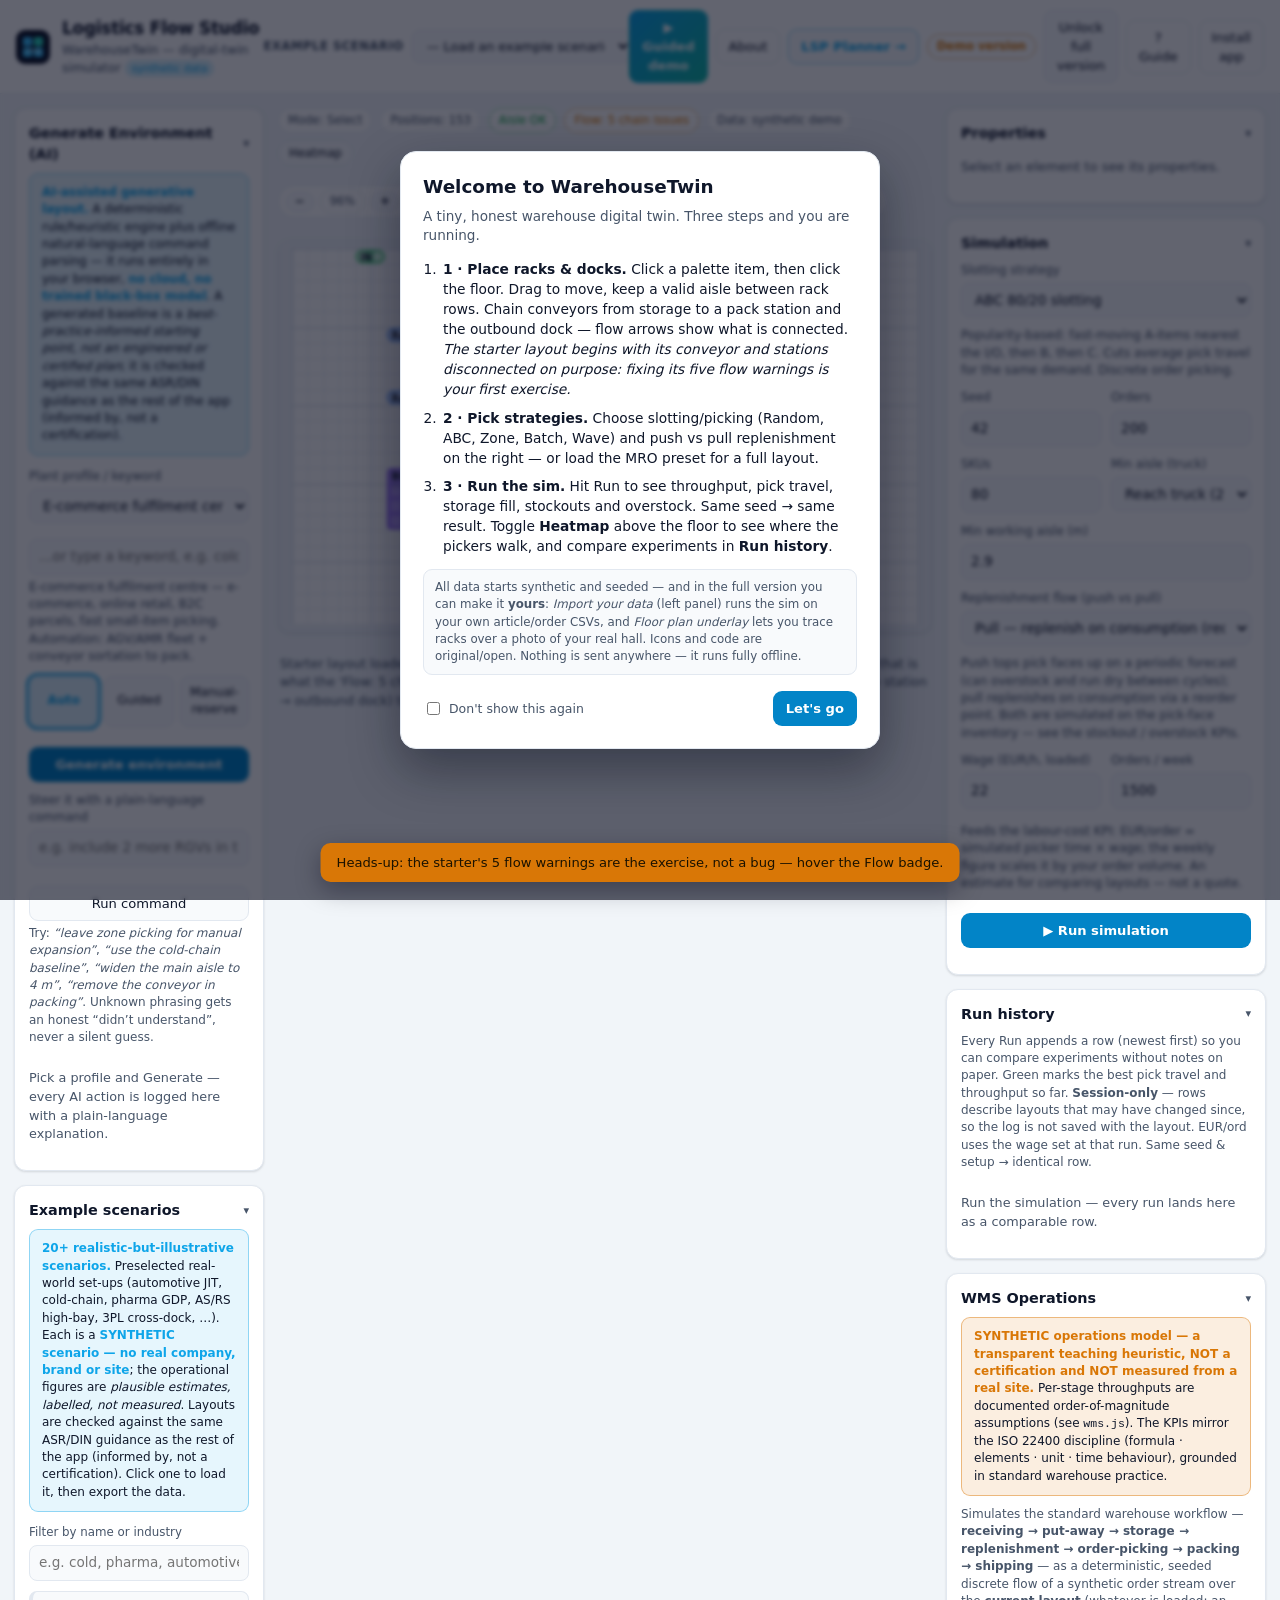
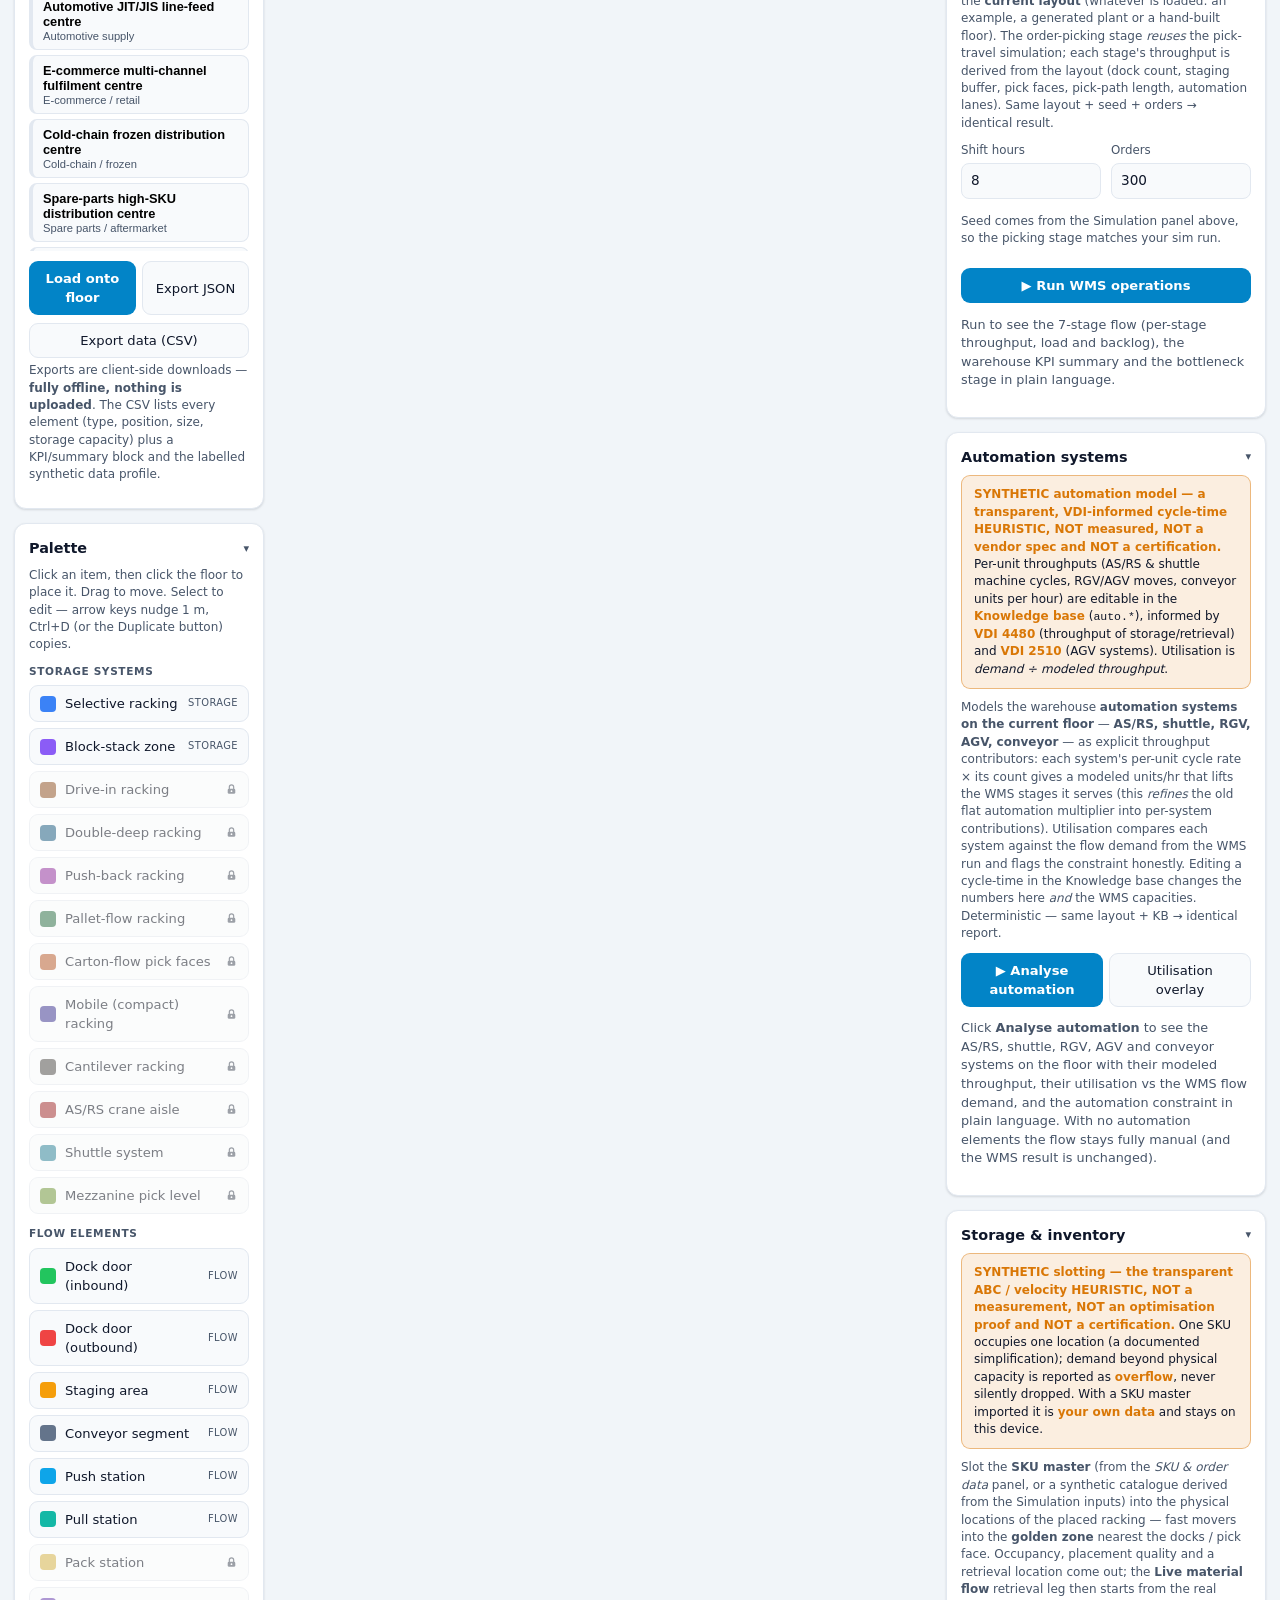
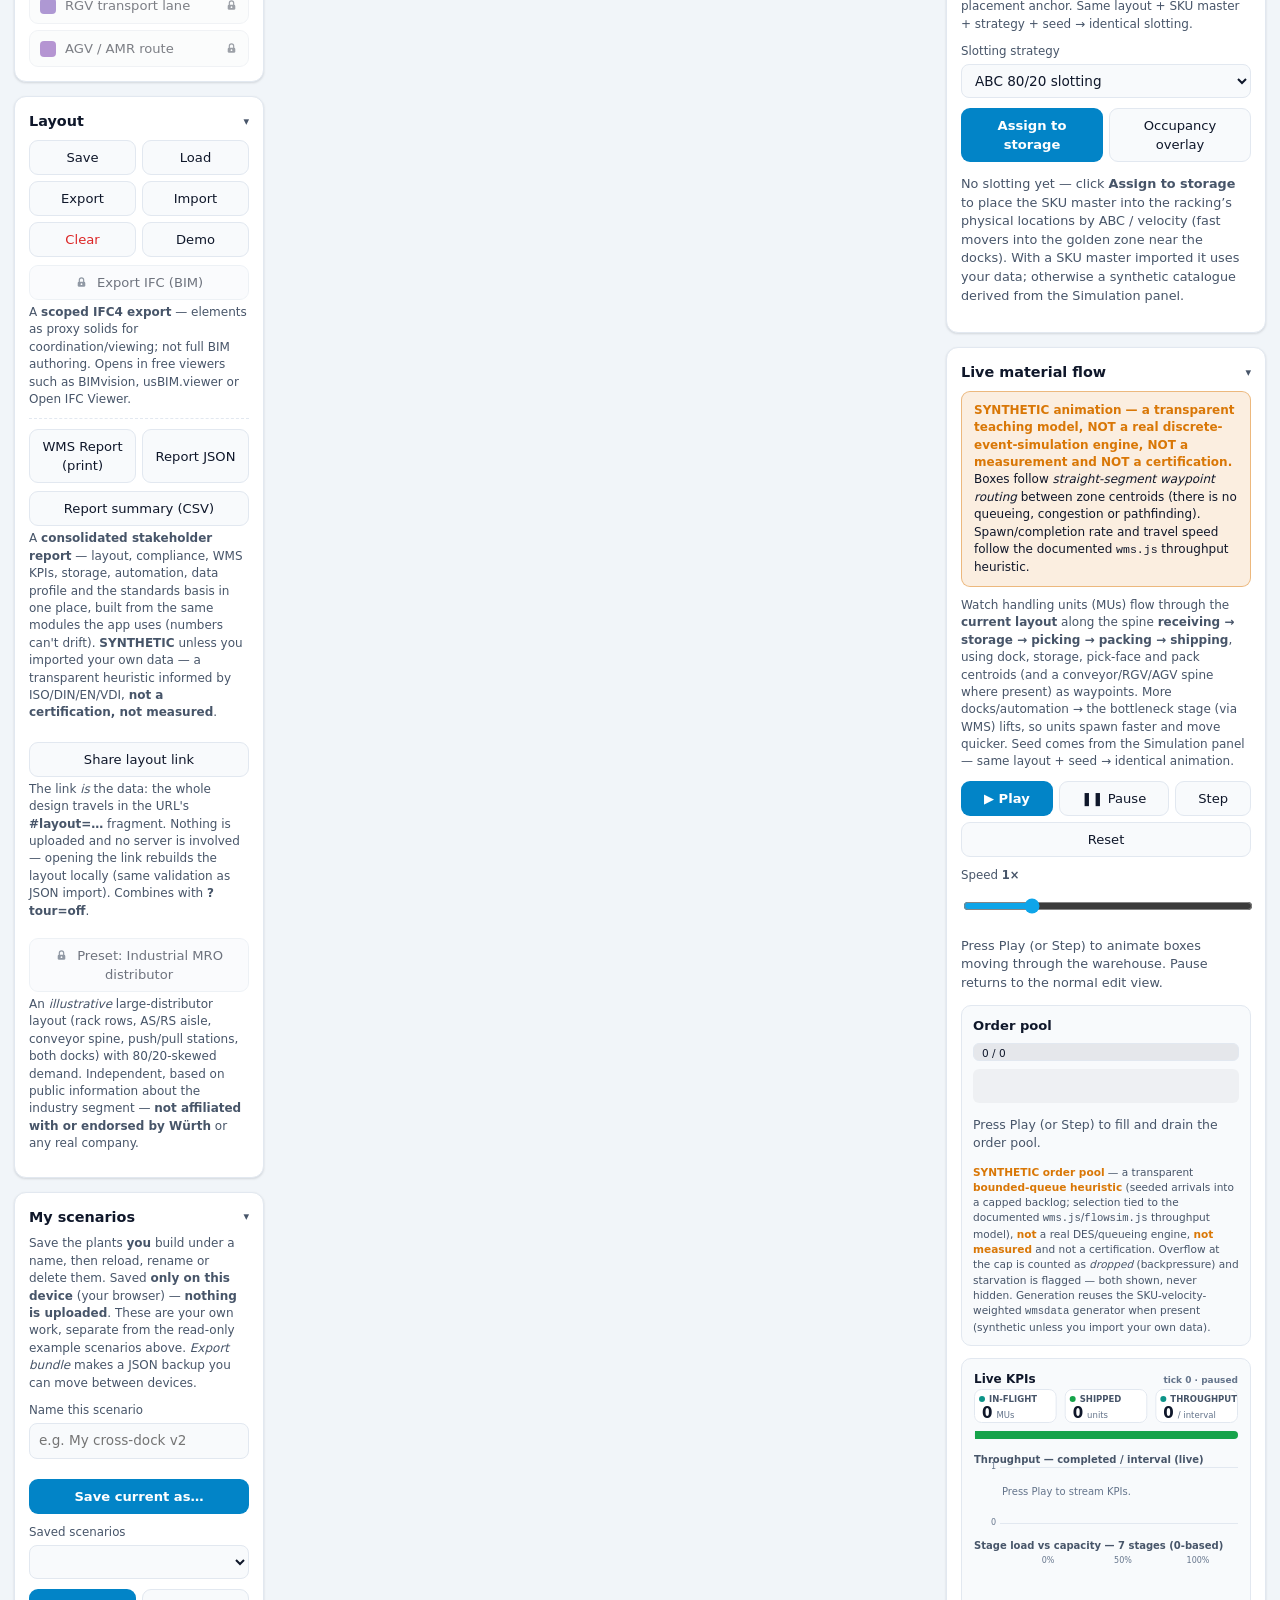
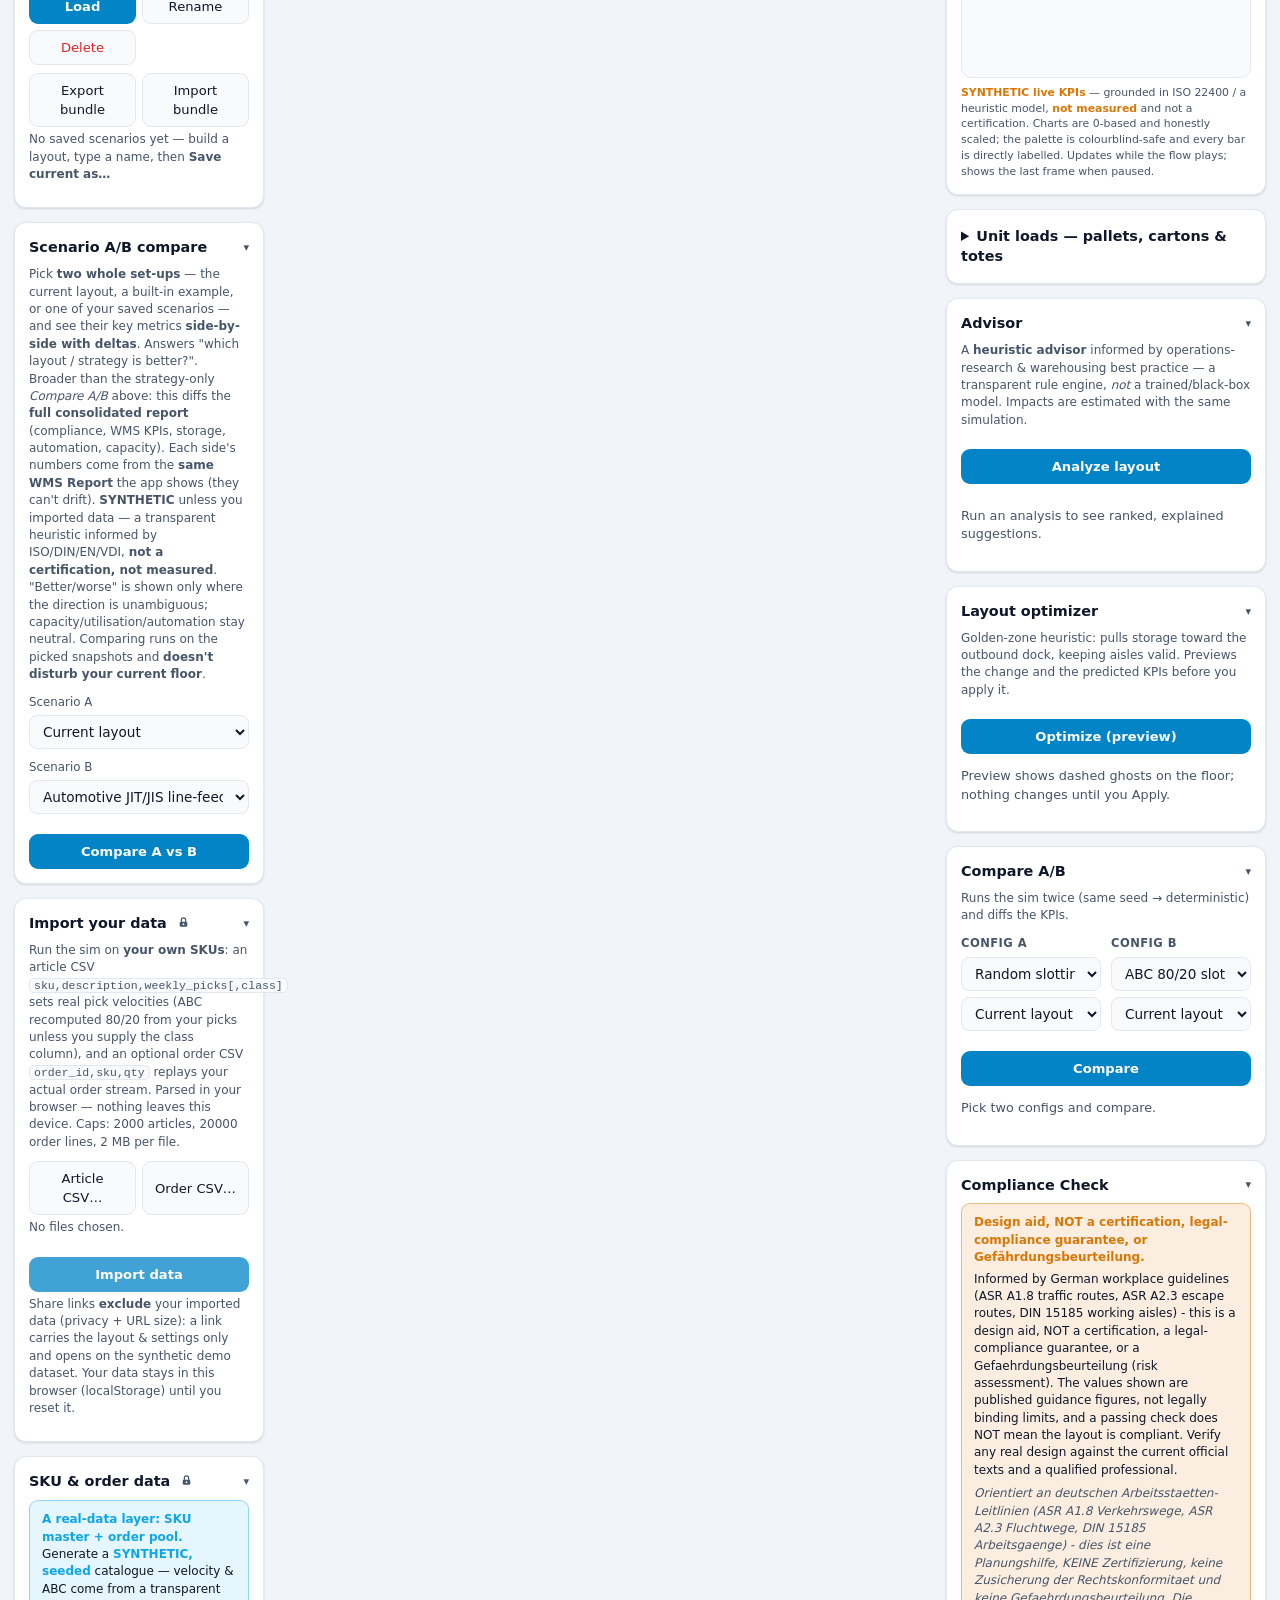
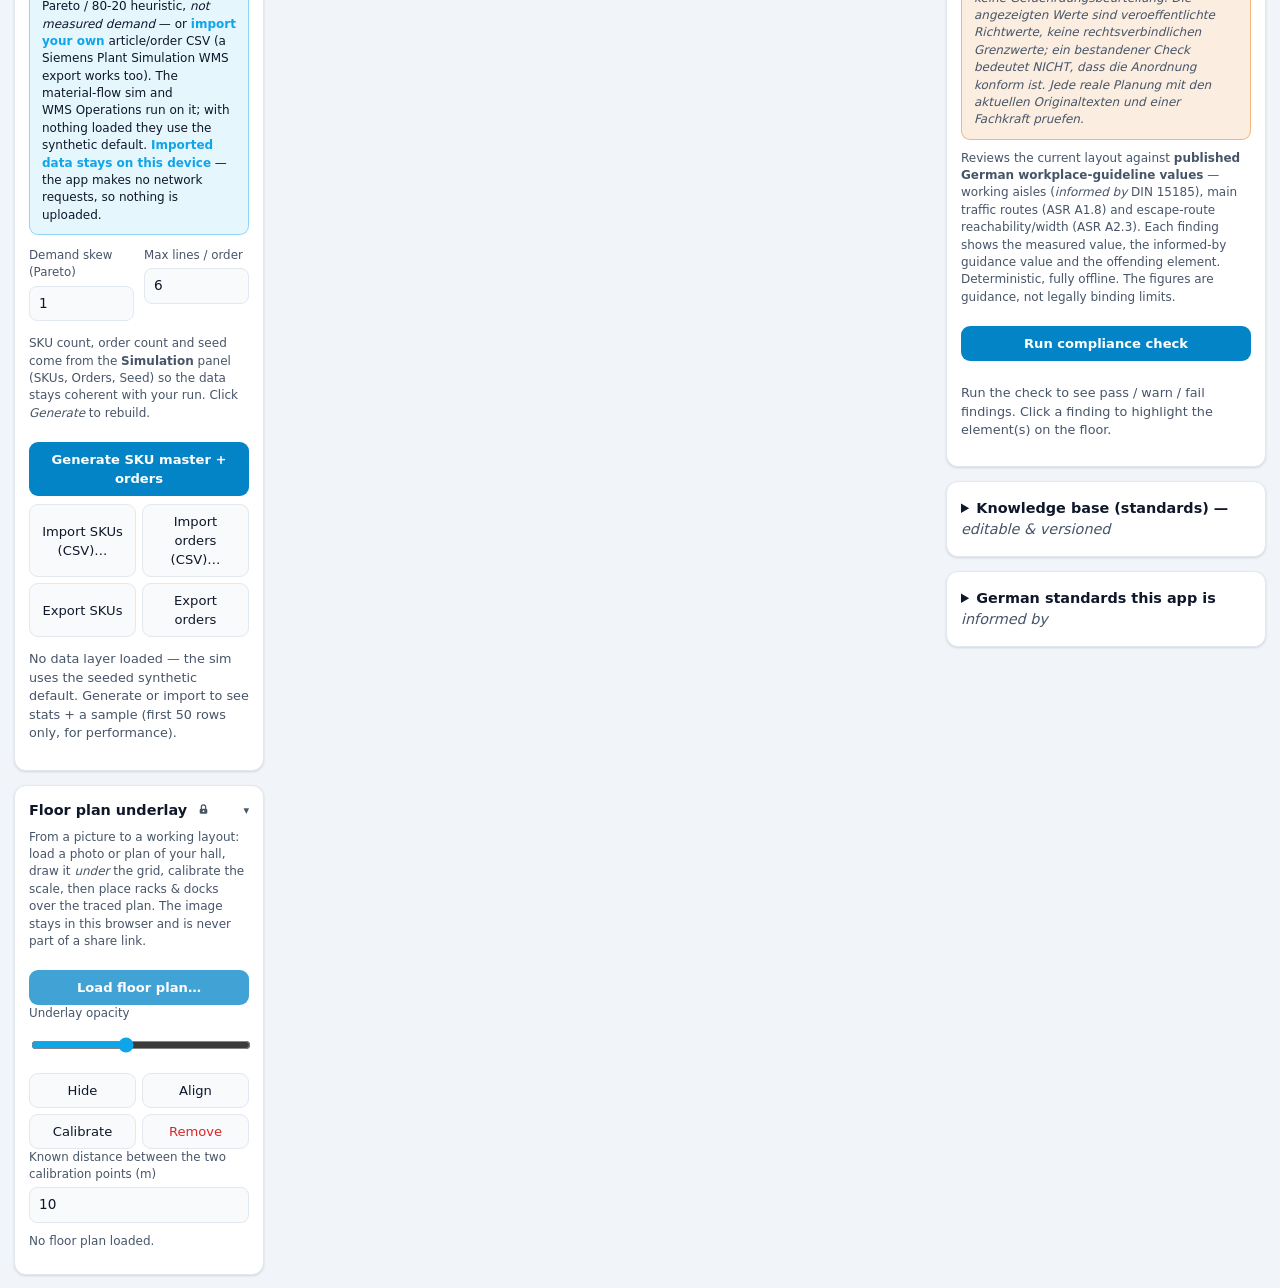
==== commit 32dac6f9: "v1.4: distinct 2D glyphs + 3D isometric forms per object type Add shapes.js (WT.shapes) as the singl" ====
--- a/index.html
+++ b/index.html
@@ -768,6 +768,7 @@
   <script src="kpicharts.js"></script>
   <script src="wmsdata.js"></script>
   <script src="iso.js"></script>
+  <script src="shapes.js"></script>
   <script src="storage.js"></script>
   <script src="report.js"></script>
   <script src="demo.js"></script>
